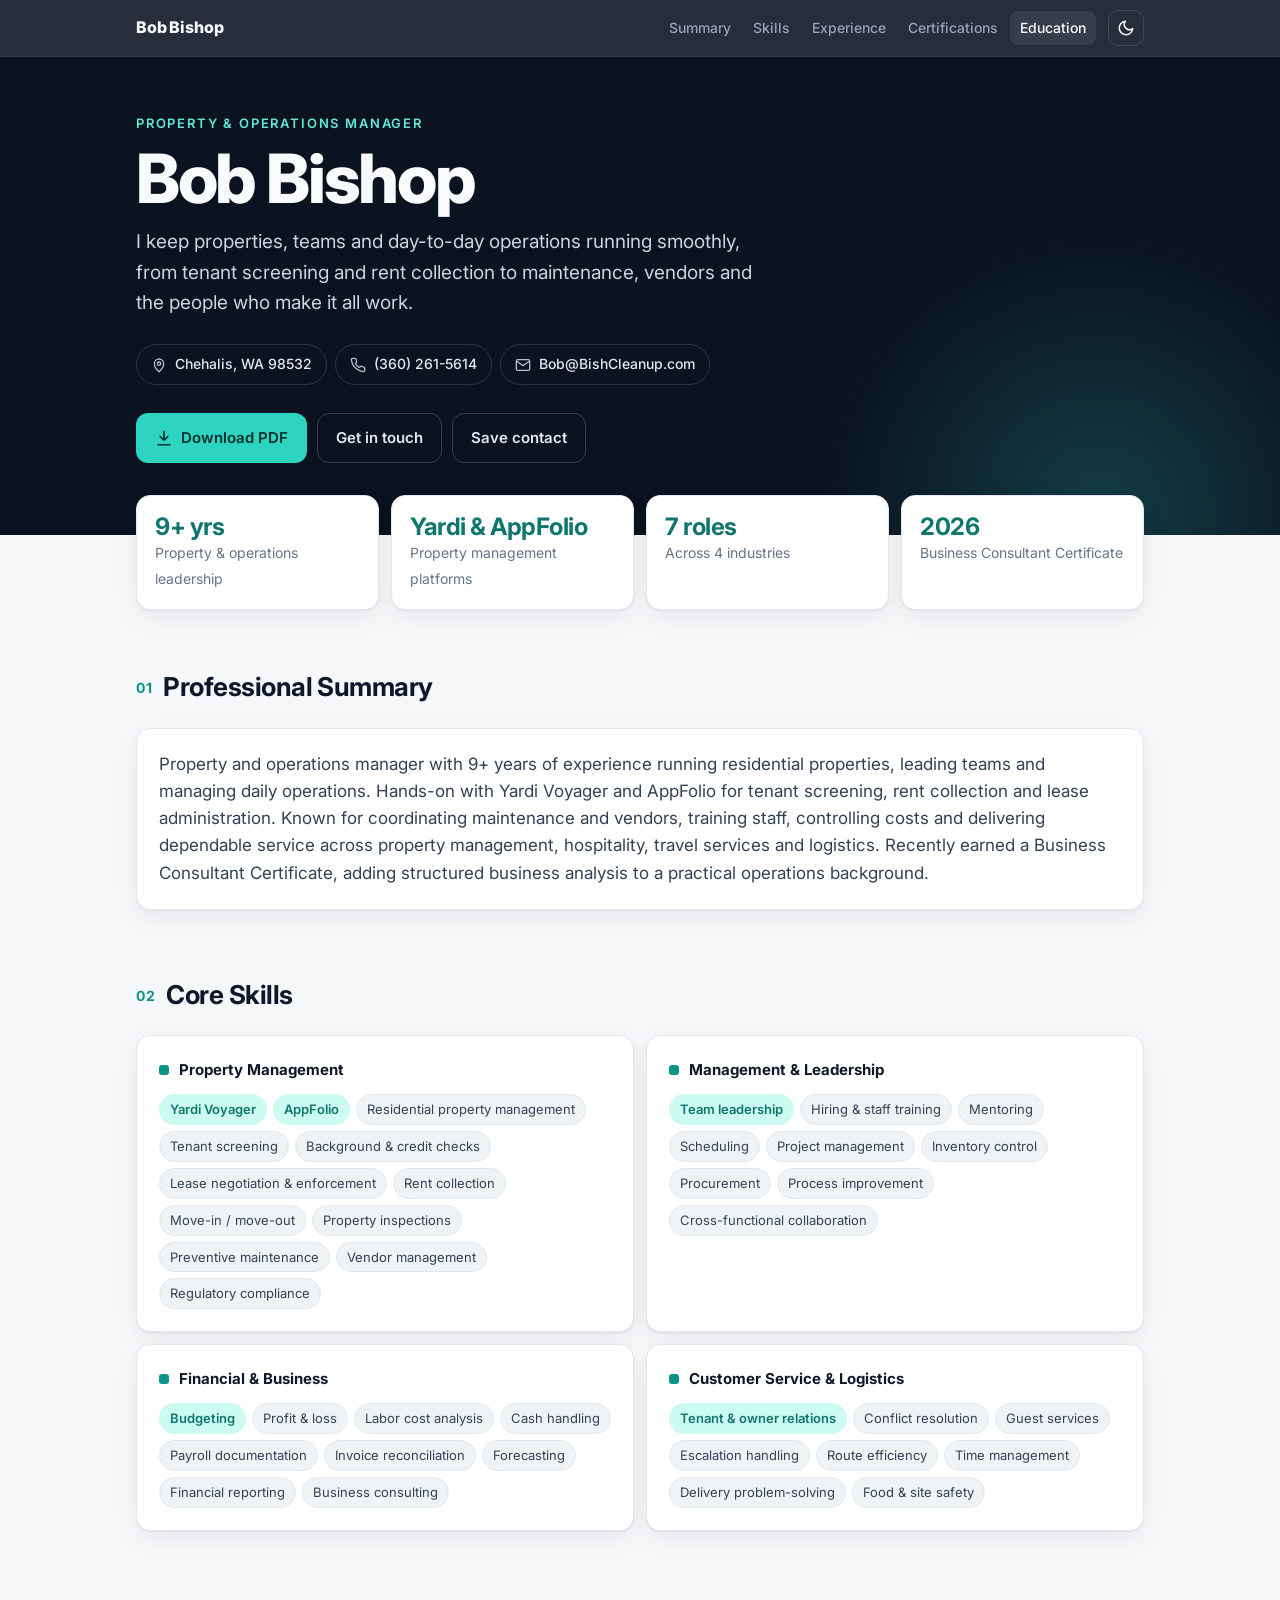
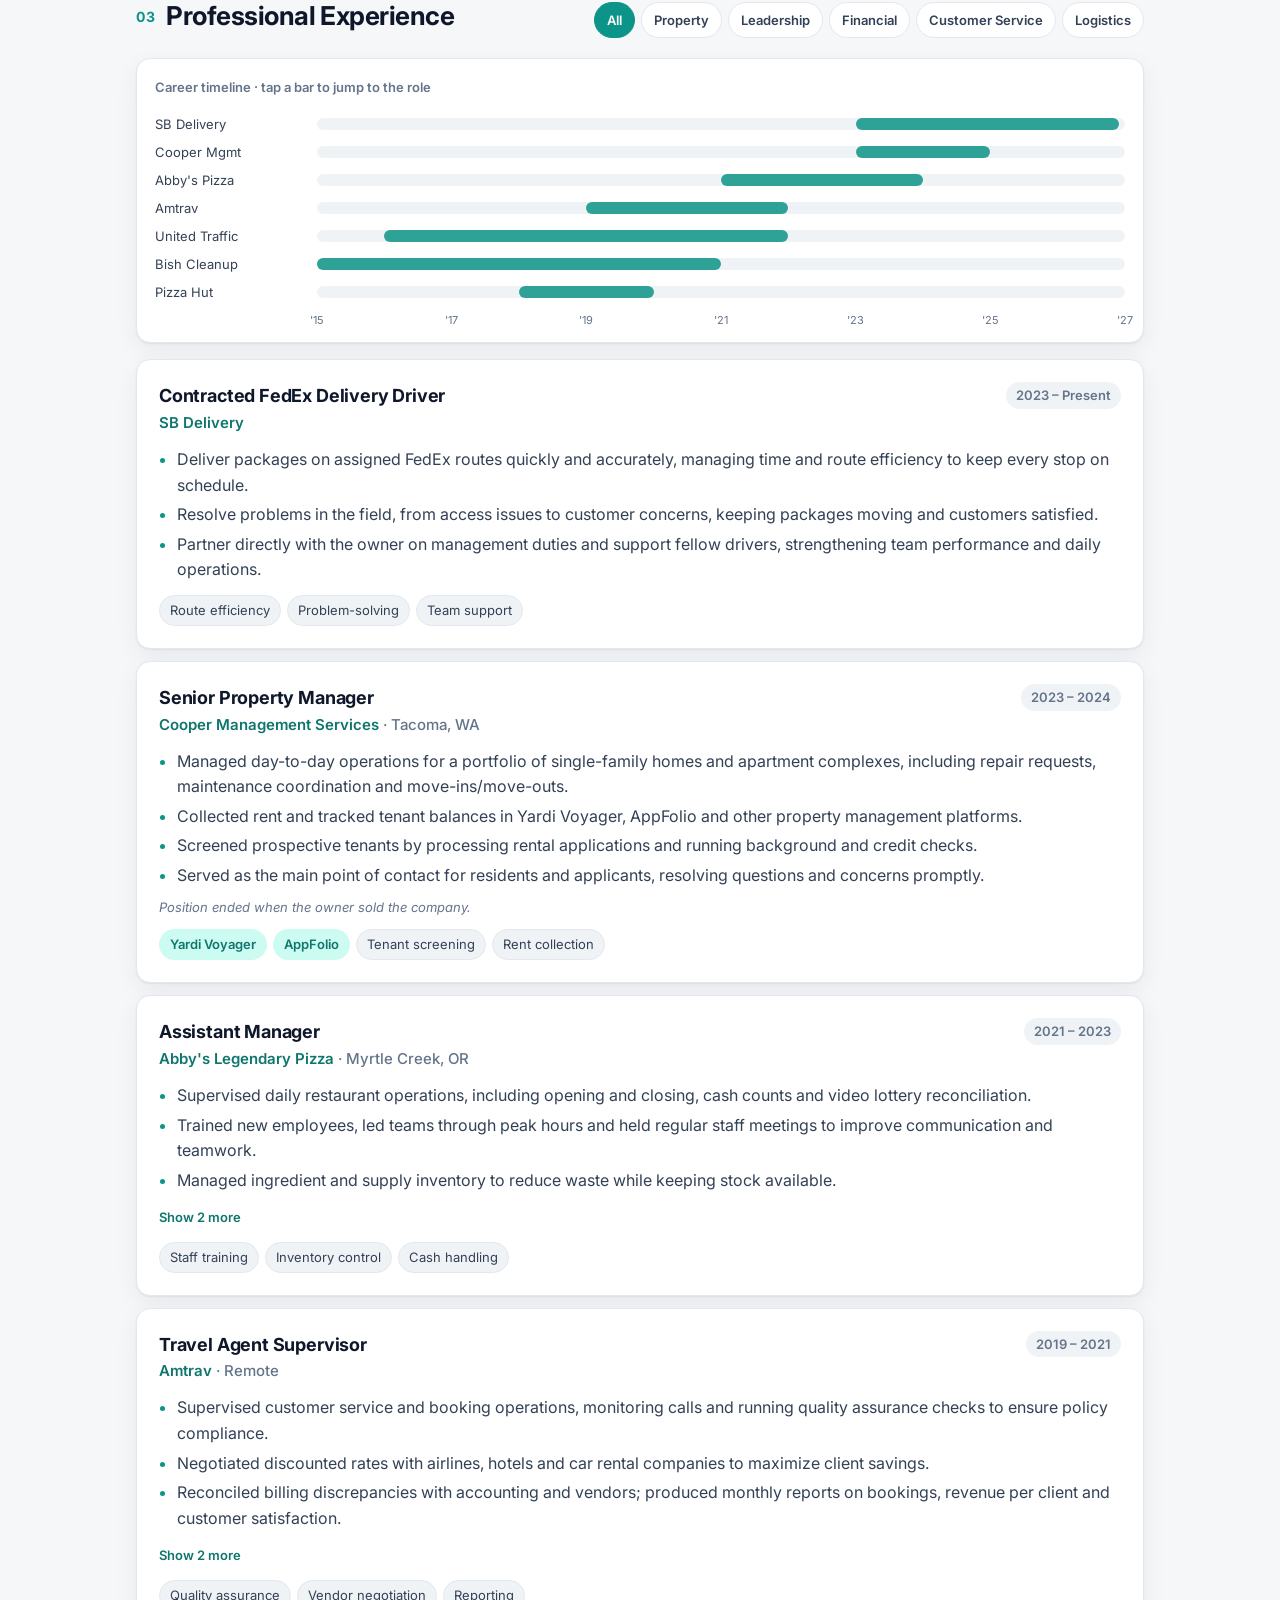
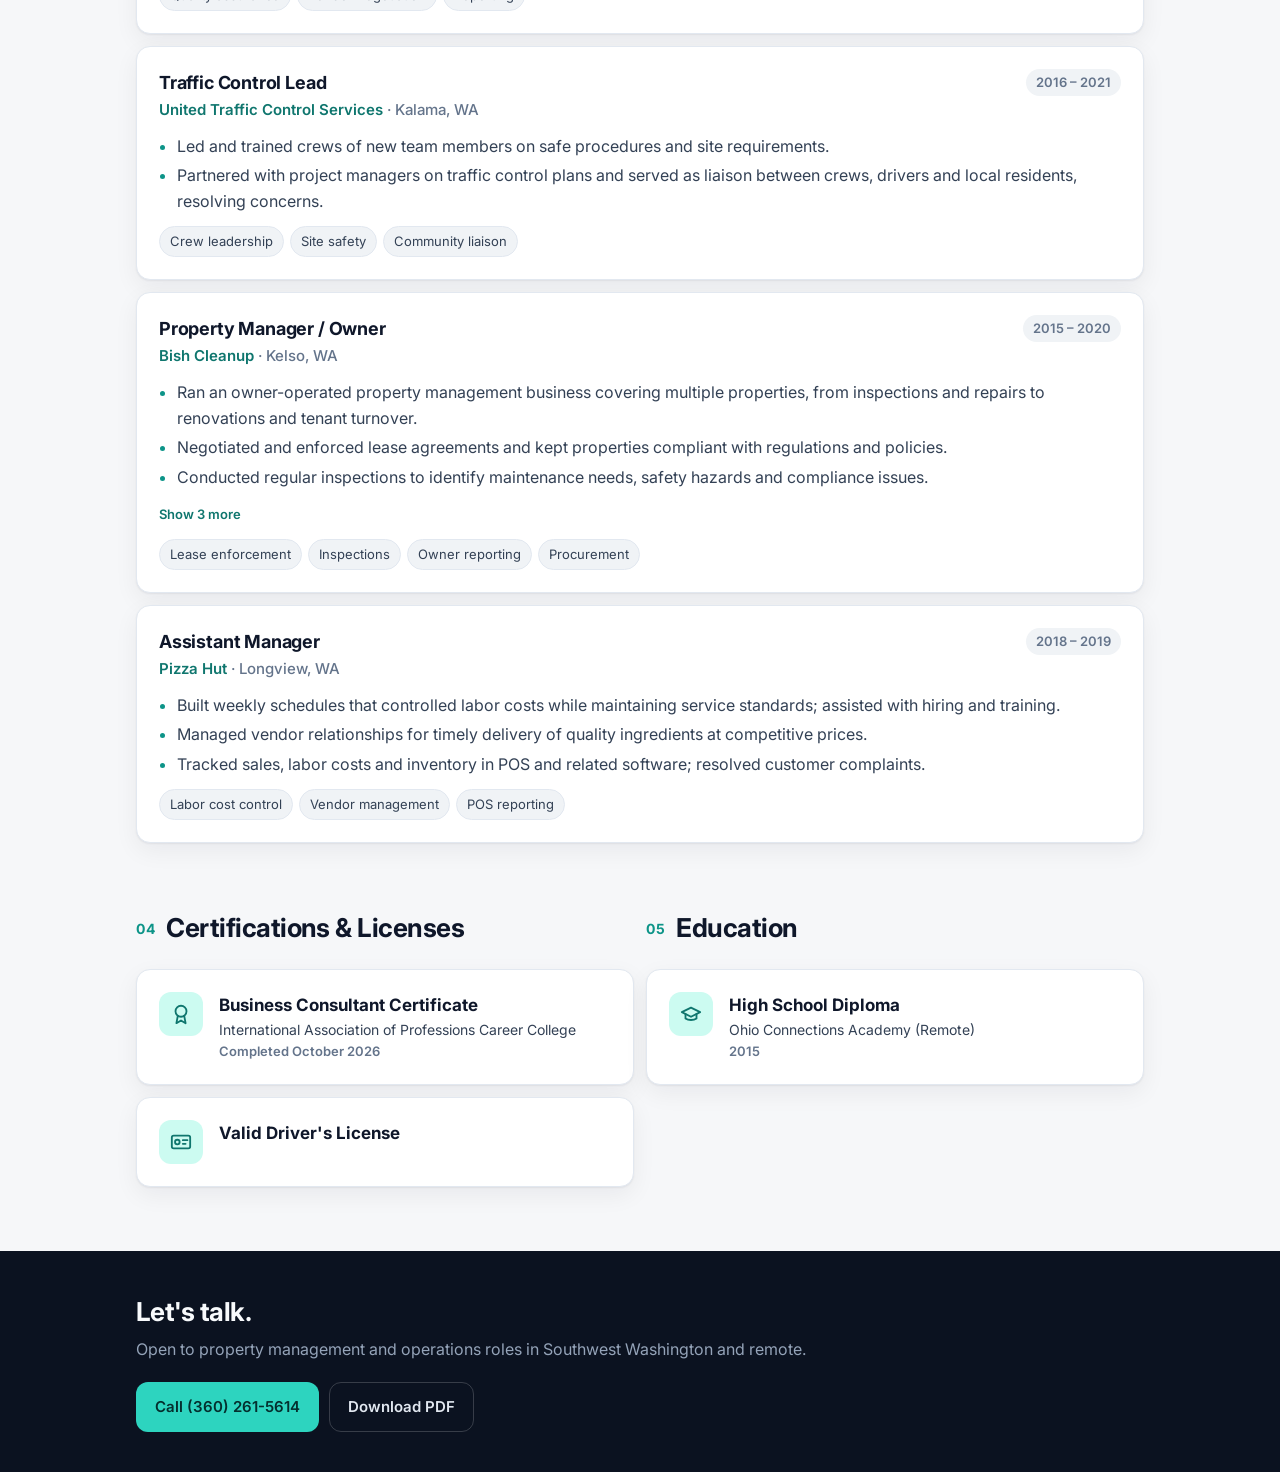
==== resume/public/index.html @ 992701ec "Add modern resume site and PDF for resume.bishcleanup.com Interactive one-page resume with career ti" ====
<!doctype html>
<html lang="en">
<head>
<meta charset="utf-8">
<meta name="viewport" content="width=device-width, initial-scale=1, viewport-fit=cover">
<title>Bob Bishop | Resume</title>
<meta name="description" content="Bob Bishop, Property & Operations Manager in Chehalis, WA. 9+ years in residential property management, team leadership and operations. Yardi Voyager, AppFolio, Business Consultant Certificate.">
<meta name="robots" content="index, follow">
<link rel="canonical" href="https://resume.bishcleanup.com/">
<meta property="og:type" content="profile">
<meta property="og:title" content="Bob Bishop | Property & Operations Manager">
<meta property="og:description" content="9+ years in residential property management, team leadership and day-to-day operations.">
<meta property="og:url" content="https://resume.bishcleanup.com/">
<meta name="theme-color" content="#0b1220">
<link rel="icon" href="data:image/svg+xml,%3Csvg xmlns='http://www.w3.org/2000/svg' viewBox='0 0 64 64'%3E%3Crect width='64' height='64' rx='14' fill='%230d9488'/%3E%3Ctext x='32' y='42' font-family='Arial' font-weight='700' font-size='28' fill='white' text-anchor='middle'%3EBB%3C/text%3E%3C/svg%3E">
<link rel="preconnect" href="https://fonts.googleapis.com">
<link rel="preconnect" href="https://fonts.gstatic.com" crossorigin>
<link href="https://fonts.googleapis.com/css2?family=Inter:wght@400;500;600;700;800&display=swap" rel="stylesheet">
<script type="application/ld+json">
{
  "@context": "https://schema.org",
  "@type": "Person",
  "name": "Bob Bishop",
  "jobTitle": "Property & Operations Manager",
  "email": "mailto:Bob@BishCleanup.com",
  "telephone": "+1-360-261-5614",
  "url": "https://resume.bishcleanup.com/",
  "address": {"@type": "PostalAddress", "addressLocality": "Chehalis", "addressRegion": "WA", "postalCode": "98532", "addressCountry": "US"},
  "knowsAbout": ["Property management", "Yardi Voyager", "AppFolio", "Tenant screening", "Team leadership", "Operations management", "Vendor management"]
}
</script>
<style>
:root {
  --bg: #f6f7f9;
  --surface: #ffffff;
  --surface-2: #f0f3f6;
  --ink: #0f172a;
  --ink-2: #334155;
  --muted: #64748b;
  --line: #e2e8f0;
  --accent: #0d9488;
  --accent-ink: #0f766e;
  --accent-soft: #ccfbf1;
  --hero-bg: #0b1220;
  --hero-ink: #f8fafc;
  --hero-muted: #94a3b8;
  --shadow: 0 1px 2px rgba(15,23,42,.06), 0 8px 24px rgba(15,23,42,.06);
  --radius: 14px;
  color-scheme: light;
}
@media (prefers-color-scheme: dark) {
  :root:not([data-theme="light"]) {
    --bg: #0a0f1a; --surface: #111827; --surface-2: #172033; --ink: #e5e7eb; --ink-2: #cbd5e1;
    --muted: #94a3b8; --line: #1f2a3d; --accent: #2dd4bf; --accent-ink: #5eead4; --accent-soft: #134e4a;
    --hero-bg: #050810; --shadow: 0 1px 2px rgba(0,0,0,.4), 0 8px 24px rgba(0,0,0,.3); color-scheme: dark;
  }
}
:root[data-theme="dark"] {
  --bg: #0a0f1a; --surface: #111827; --surface-2: #172033; --ink: #e5e7eb; --ink-2: #cbd5e1;
  --muted: #94a3b8; --line: #1f2a3d; --accent: #2dd4bf; --accent-ink: #5eead4; --accent-soft: #134e4a;
  --hero-bg: #050810; --shadow: 0 1px 2px rgba(0,0,0,.4), 0 8px 24px rgba(0,0,0,.3); color-scheme: dark;
}
* { box-sizing: border-box; }
html { scroll-behavior: smooth; }
body {
  margin: 0; background: var(--bg); color: var(--ink);
  font-family: Inter, ui-sans-serif, system-ui, -apple-system, "Segoe UI", Roboto, Arial, sans-serif;
  font-size: 16px; line-height: 1.6; -webkit-font-smoothing: antialiased;
}
a { color: inherit; }
.wrap { max-width: 1040px; margin: 0 auto; padding: 0 16px; }

/* Top bar */
.topbar {
  position: sticky; top: 0; z-index: 20; backdrop-filter: saturate(1.4) blur(10px);
  background: color-mix(in srgb, var(--hero-bg) 88%, transparent); border-bottom: 1px solid rgba(255,255,255,.06);
}
.topbar .wrap { display: flex; align-items: center; gap: 12px; height: 56px; }
.brand { font-weight: 800; color: var(--hero-ink); text-decoration: none; letter-spacing: -.01em; white-space: nowrap; }
.nav { display: flex; gap: 2px; margin-left: auto; overflow-x: auto; scrollbar-width: none; }
.nav::-webkit-scrollbar { display: none; }
.nav a { color: var(--hero-muted); text-decoration: none; font-size: 14px; font-weight: 500; padding: 6px 10px; border-radius: 8px; white-space: nowrap; }
.nav a:hover, .nav a.active { color: var(--hero-ink); background: rgba(255,255,255,.08); }
.icon-btn {
  flex: none; width: 36px; height: 36px; border-radius: 10px; border: 1px solid rgba(255,255,255,.12);
  background: transparent; color: var(--hero-ink); cursor: pointer; display: grid; place-items: center;
}
.icon-btn:hover { background: rgba(255,255,255,.08); }

/* Hero */
.hero { background: var(--hero-bg); color: var(--hero-ink); padding: 56px 0 72px; position: relative; overflow: hidden; }
.hero::after {
  content: ""; position: absolute; inset: auto -10% -60% auto; width: 620px; height: 620px; border-radius: 50%;
  background: radial-gradient(circle, rgba(45,212,191,.22), transparent 65%); pointer-events: none;
}
.eyebrow { color: #5eead4; font-weight: 600; font-size: 13px; letter-spacing: .14em; text-transform: uppercase; margin: 0 0 10px; }
.hero h1 { font-size: clamp(40px, 7vw, 68px); line-height: 1.02; letter-spacing: -.035em; margin: 0 0 14px; font-weight: 800; }
.hero .lede { color: #cbd5e1; font-size: clamp(16px, 2.2vw, 19px); max-width: 640px; margin: 0 0 26px; }
.contact { display: flex; flex-wrap: wrap; gap: 8px; margin-bottom: 28px; }
.chip-link {
  display: inline-flex; align-items: center; gap: 8px; padding: 8px 14px; border-radius: 999px;
  border: 1px solid rgba(255,255,255,.14); color: #e2e8f0; text-decoration: none; font-size: 14px; font-weight: 500;
}
a.chip-link:hover { border-color: #5eead4; color: #fff; }
.chip-link svg { width: 16px; height: 16px; opacity: .8; }
.cta { display: flex; flex-wrap: wrap; gap: 10px; position: relative; z-index: 1; }
.btn {
  display: inline-flex; align-items: center; gap: 8px; padding: 12px 18px; border-radius: 12px; font-weight: 600;
  font-size: 15px; text-decoration: none; border: 1px solid transparent; cursor: pointer; font-family: inherit;
}
.btn-primary { background: #2dd4bf; color: #042f2e; }
.btn-primary:hover { background: #5eead4; }
.btn-ghost { background: transparent; color: #e2e8f0; border-color: rgba(255,255,255,.18); }
.btn-ghost:hover { border-color: #5eead4; }
.btn svg { width: 18px; height: 18px; }

/* Stats */
.stats { display: grid; grid-template-columns: repeat(4, 1fr); gap: 12px; margin-top: -40px; position: relative; z-index: 2; }
.stat { background: var(--surface); border: 1px solid var(--line); border-radius: var(--radius); padding: 18px; box-shadow: var(--shadow); }
.stat b { display: block; font-size: 24px; line-height: 1.1; letter-spacing: -.02em; color: var(--accent-ink); }
.stat span { color: var(--muted); font-size: 14px; }

/* Sections */
section.block { padding: 56px 0 8px; scroll-margin-top: 60px; }
.section-head { display: flex; align-items: baseline; justify-content: space-between; gap: 16px; flex-wrap: wrap; margin-bottom: 20px; }
h2 { font-size: 26px; letter-spacing: -.02em; margin: 0; }
h2 .num { color: var(--accent); font-size: 14px; font-weight: 700; margin-right: 10px; letter-spacing: .08em; vertical-align: 3px; }
.card { background: var(--surface); border: 1px solid var(--line); border-radius: var(--radius); padding: 22px; box-shadow: var(--shadow); }
.summary p { margin: 0; font-size: 17px; color: var(--ink-2); }

/* Skills */
.skills { display: grid; grid-template-columns: repeat(2, 1fr); gap: 12px; }
.skill-group h3 { margin: 0 0 12px; font-size: 15px; display: flex; align-items: center; gap: 10px; }
.skill-group h3 .dot { width: 10px; height: 10px; border-radius: 3px; background: var(--accent); }
.tags { display: flex; flex-wrap: wrap; gap: 6px; }
.tag { font-size: 13px; padding: 4px 10px; border-radius: 999px; background: var(--surface-2); color: var(--ink-2); border: 1px solid var(--line); }
.tag.key { background: var(--accent-soft); color: var(--accent-ink); border-color: transparent; font-weight: 600; }

/* Filters */
.filters { display: flex; flex-wrap: wrap; gap: 6px; }
.filter {
  font: inherit; font-size: 13px; font-weight: 600; padding: 7px 12px; border-radius: 999px; cursor: pointer;
  background: var(--surface); color: var(--ink-2); border: 1px solid var(--line);
}
.filter:hover { border-color: var(--accent); }
.filter[aria-pressed="true"] { background: var(--accent); border-color: var(--accent); color: #fff; }
:root[data-theme="dark"] .filter[aria-pressed="true"] { color: #042f2e; }
@media (prefers-color-scheme: dark) { :root:not([data-theme="light"]) .filter[aria-pressed="true"] { color: #042f2e; } }

/* Timeline chart */
.gantt { margin-bottom: 16px; padding: 18px 18px 12px; }
.gantt-title { font-size: 13px; color: var(--muted); font-weight: 600; margin: 0 0 12px; }
.g-rows { position: relative; }
.g-row { display: grid; grid-template-columns: 150px 1fr; align-items: center; gap: 12px; height: 28px; cursor: pointer; }
.g-label { font-size: 13px; color: var(--ink-2); white-space: nowrap; overflow: hidden; text-overflow: ellipsis; }
.g-track { position: relative; height: 12px; background: var(--surface-2); border-radius: 999px; }
.g-bar { position: absolute; top: 0; bottom: 0; border-radius: 999px; background: var(--accent); opacity: .85; transition: opacity .2s, transform .2s; }
.g-row:hover .g-bar, .g-row.hot .g-bar { opacity: 1; transform: scaleY(1.35); }
.g-row.dim .g-bar { opacity: .18; }
.g-row.dim .g-label { opacity: .45; }
.g-axis { display: grid; grid-template-columns: 150px 1fr; gap: 12px; margin-top: 6px; }
.g-ticks { position: relative; height: 18px; font-size: 11px; color: var(--muted); }
.g-ticks span { position: absolute; transform: translateX(-50%); }

/* Jobs */
.jobs { display: grid; gap: 12px; }
.job { transition: opacity .25s, border-color .25s; scroll-margin-top: 80px; }
.job.dim { opacity: .35; }
.job.hot { border-color: var(--accent); }
.job-head { display: flex; justify-content: space-between; gap: 6px 16px; flex-wrap: wrap; }
.job h3 { margin: 0; font-size: 18px; letter-spacing: -.01em; }
.job .org { color: var(--accent-ink); font-weight: 600; font-size: 15px; }
.job .where { color: var(--muted); font-weight: 500; }
.job .dates { font-size: 13px; font-weight: 600; color: var(--muted); background: var(--surface-2); border-radius: 999px; padding: 3px 10px; height: fit-content; white-space: nowrap; }
.job ul { margin: 12px 0 0; padding-left: 18px; color: var(--ink-2); }
.job li { margin: 4px 0; }
.job li::marker { color: var(--accent); }
.job .note { margin: 8px 0 0; font-size: 13px; color: var(--muted); font-style: italic; }
.job .more { display: none; }
.job.open .more { display: list-item; }
.toggle {
  margin-top: 10px; font: inherit; font-size: 13px; font-weight: 600; color: var(--accent-ink);
  background: none; border: 0; padding: 0; cursor: pointer;
}
.job .tags { margin-top: 12px; }

/* Credentials */
.two { display: grid; grid-template-columns: 1fr 1fr; gap: 12px; }
.cred { display: flex; gap: 16px; align-items: flex-start; }
.cred-icon { flex: none; width: 44px; height: 44px; border-radius: 12px; background: var(--accent-soft); color: var(--accent-ink); display: grid; place-items: center; }
.cred-icon svg { width: 22px; height: 22px; }
.cred h3 { margin: 0; font-size: 17px; }
.cred .org { color: var(--ink-2); font-size: 14px; }
.cred .dates { color: var(--muted); font-size: 13px; font-weight: 600; }
.badge { display: inline-block; margin-top: 6px; font-size: 12px; font-weight: 700; color: var(--accent-ink); background: var(--accent-soft); border-radius: 6px; padding: 2px 8px; }
.stack { display: grid; gap: 12px; }

/* Footer */
.footer-cta { margin: 56px 0 0; padding: 40px 0; background: var(--hero-bg); color: var(--hero-ink); }
.footer-cta .wrap { display: flex; justify-content: space-between; align-items: center; gap: 20px; flex-wrap: wrap; }
.footer-cta h2 { color: var(--hero-ink); }
.footer-cta p { margin: 4px 0 0; color: var(--hero-muted); }

.print-only { display: none; }

@media (max-width: 760px) {
  .stats { grid-template-columns: repeat(2, 1fr); }
  .skills, .two { grid-template-columns: 1fr; }
  .g-row, .g-axis { grid-template-columns: 96px 1fr; }
  .hero { padding: 40px 0 64px; }
  .nav a { padding: 6px 8px; }
}
@media (max-width: 520px) { .nav { display: none; } .topbar .wrap { justify-content: space-between; } }
@media (prefers-reduced-motion: reduce) { html { scroll-behavior: auto; } * { transition: none !important; } }

/* ---------- Print / PDF ---------- */
@page { size: Letter; margin: 0.45in 0.55in; }
@media print {
  :root, :root[data-theme="dark"] {
    --bg: #fff; --surface: #fff; --surface-2: #f1f5f9; --ink: #0f172a; --ink-2: #1e293b; --muted: #475569;
    --line: #e2e8f0; --accent: #0d9488; --accent-ink: #0f766e; --accent-soft: #e6f7f5; --shadow: none;
  }
  body { font-size: 10pt; line-height: 1.34; background: #fff; -webkit-print-color-adjust: exact; print-color-adjust: exact; }
  .no-print, .topbar, .stats, .gantt, .filters, .toggle, .footer-cta, .hero .cta, .job .tags { display: none !important; }
  .print-only { display: inline-flex !important; }
  .wrap { max-width: none; padding: 0; }
  .hero { background: none; color: var(--ink); padding: 0 0 8pt; border-bottom: 2pt solid var(--accent); }
  .hero::after { display: none; }
  .eyebrow { color: var(--accent-ink); font-size: 9pt; margin: 0 0 2pt; }
  .hero h1 { font-size: 26pt; margin: 0 0 4pt; letter-spacing: -.02em; }
  .hero .lede { display: none; }
  .contact { margin: 0; gap: 0 14pt; }
  .chip-link { padding: 0; border: 0; color: var(--ink-2); font-size: 9.5pt; text-decoration: none; }
  .chip-link svg { width: 10pt; height: 10pt; color: var(--accent); opacity: 1; }
  section.block { padding: 10pt 0 0; }
  .section-head { margin-bottom: 5pt; }
  h2 { font-size: 11pt; text-transform: uppercase; letter-spacing: .1em; color: var(--accent-ink); border-bottom: 1px solid var(--line); padding-bottom: 2pt; width: 100%; }
  h2 .num { display: none; }
  .card { border: 0; padding: 0; border-radius: 0; box-shadow: none; }
  .summary p { font-size: 10pt; }
  .skill-group h3 { font-size: 9.5pt; margin: 0 0 3pt; }
  .skill-group h3 .dot { width: 6pt; height: 6pt; border-radius: 2pt; }
  .skills { grid-template-columns: 1fr; gap: 2pt; }
  .skill-group { display: flex; gap: 6pt; }
  .skill-group h3 { flex: none; width: 1.75in; margin: 0; }
  .skill-group h3 .dot { display: none; }
  .skill-group .tags { display: block; font-size: 9.5pt; color: var(--ink-2); }
  .skill-group .tag { display: inline; padding: 0; border: 0; background: none; font-size: 9.5pt; color: var(--ink-2); font-weight: 400; }
  .skill-group .tag.key { font-weight: 600; color: var(--ink); }
  .skill-group .tag + .tag::before { content: " \00b7  "; color: var(--accent); font-weight: 700; }
  .jobs { gap: 8pt; }
  .job { opacity: 1 !important; break-inside: avoid; }
  .job h3 { font-size: 10.5pt; }
  .job .org { font-size: 9.5pt; }
  .job .dates { font-size: 9pt; padding: 0; background: none; color: var(--ink-2); }
  .job ul { margin: 3pt 0 0; padding-left: 13pt; }
  .job li { margin: 1pt 0; }
  .job .more { display: list-item !important; }
  .job .note { font-size: 8.5pt; margin: 2pt 0 0; }
  .two { gap: 8pt 18pt; }
  .stack { gap: 6pt; }
  .cred { gap: 8pt; break-inside: avoid; }
  .cred-icon { width: 22pt; height: 22pt; border-radius: 6pt; }
  .cred-icon svg { width: 12pt; height: 12pt; }
  .cred h3 { font-size: 10pt; }
  .cred .org, .cred .dates { font-size: 9pt; }
  .badge { font-size: 8pt; margin-top: 2pt; }
  a { text-decoration: none; }
}
</style>
<script>
(function(){ try { var t = localStorage.getItem('theme'); if (t) document.documentElement.setAttribute('data-theme', t); } catch(e){} })();
</script>
</head>
<body>

<header class="topbar no-print">
  <div class="wrap">
    <a class="brand" href="#top">Bob Bishop</a>
    <nav class="nav" aria-label="Sections">
      <a href="#summary">Summary</a>
      <a href="#skills">Skills</a>
      <a href="#experience">Experience</a>
      <a href="#certifications">Certifications</a>
      <a href="#education">Education</a>
    </nav>
    <button class="icon-btn" id="themeBtn" type="button" aria-label="Toggle dark mode" title="Toggle dark mode">
      <svg width="18" height="18" viewBox="0 0 24 24" fill="none" stroke="currentColor" stroke-width="2" stroke-linecap="round" stroke-linejoin="round" aria-hidden="true"><path d="M21 12.8A9 9 0 1 1 11.2 3a7 7 0 0 0 9.8 9.8z"/></svg>
    </button>
  </div>
</header>

<main id="top">
  <div class="hero">
    <div class="wrap">
      <p class="eyebrow">Property &amp; Operations Manager</p>
      <h1>Bob Bishop</h1>
      <p class="lede">I keep properties, teams and day-to-day operations running smoothly, from tenant screening and rent collection to maintenance, vendors and the people who make it all work.</p>
      <div class="contact">
        <span class="chip-link"><svg viewBox="0 0 24 24" fill="none" stroke="currentColor" stroke-width="2" aria-hidden="true"><path d="M12 22s7-6.3 7-12a7 7 0 1 0-14 0c0 5.7 7 12 7 12z"/><circle cx="12" cy="10" r="2.5"/></svg>Chehalis, WA 98532</span>
        <a class="chip-link" href="tel:+13602615614"><svg viewBox="0 0 24 24" fill="none" stroke="currentColor" stroke-width="2" aria-hidden="true"><path d="M22 16.9v3a2 2 0 0 1-2.2 2 19.8 19.8 0 0 1-8.6-3.1 19.5 19.5 0 0 1-6-6A19.8 19.8 0 0 1 2.1 4.2 2 2 0 0 1 4.1 2h3a2 2 0 0 1 2 1.7c.1.9.4 1.8.7 2.7a2 2 0 0 1-.5 2.1L8 9.8a16 16 0 0 0 6 6l1.3-1.3a2 2 0 0 1 2.1-.4c.9.3 1.8.6 2.7.7a2 2 0 0 1 1.7 2z"/></svg>(360) 261-5614</a>
        <a class="chip-link" href="mailto:Bob@BishCleanup.com"><svg viewBox="0 0 24 24" fill="none" stroke="currentColor" stroke-width="2" aria-hidden="true"><rect x="2" y="4" width="20" height="16" rx="2"/><path d="m22 6-10 7L2 6"/></svg>Bob@BishCleanup.com</a>
        <a class="chip-link print-only" href="https://resume.bishcleanup.com/"><svg viewBox="0 0 24 24" fill="none" stroke="currentColor" stroke-width="2" aria-hidden="true"><circle cx="12" cy="12" r="10"/><path d="M2 12h20M12 2a15 15 0 0 1 0 20M12 2a15 15 0 0 0 0 20"/></svg>resume.bishcleanup.com</a>
      </div>
      <div class="cta">
        <a class="btn btn-primary" href="Bob_Bishop_Resume.pdf" download>
          <svg viewBox="0 0 24 24" fill="none" stroke="currentColor" stroke-width="2.2" stroke-linecap="round" stroke-linejoin="round" aria-hidden="true"><path d="M12 3v12m0 0-5-5m5 5 5-5M4 21h16"/></svg>Download PDF
        </a>
        <a class="btn btn-ghost" href="mailto:Bob@BishCleanup.com?subject=Opportunity%20for%20Bob%20Bishop">Get in touch</a>
        <a class="btn btn-ghost" href="bob-bishop.vcf" download>Save contact</a>
      </div>
    </div>
  </div>

  <div class="wrap">
    <div class="stats no-print" aria-label="Highlights">
      <div class="stat"><b>9+ yrs</b><span>Property &amp; operations leadership</span></div>
      <div class="stat"><b>Yardi &amp; AppFolio</b><span>Property management platforms</span></div>
      <div class="stat"><b>7 roles</b><span>Across 4 industries</span></div>
      <div class="stat"><b>2026</b><span>Business Consultant Certificate</span></div>
    </div>

    <section class="block" id="summary">
      <div class="section-head"><h2><span class="num">01</span>Professional Summary</h2></div>
      <div class="card summary">
        <p>Property and operations manager with 9+ years of experience running residential properties, leading teams and managing daily operations. Hands-on with Yardi Voyager and AppFolio for tenant screening, rent collection and lease administration. Known for coordinating maintenance and vendors, training staff, controlling costs and delivering dependable service across property management, hospitality, travel services and logistics. Recently earned a Business Consultant Certificate, adding structured business analysis to a practical operations background.</p>
      </div>
    </section>

    <section class="block" id="skills">
      <div class="section-head"><h2><span class="num">02</span>Core Skills</h2></div>
      <div class="skills">
        <div class="card skill-group">
          <h3><span class="dot" aria-hidden="true"></span>Property Management</h3>
          <div class="tags">
            <span class="tag key">Yardi Voyager</span><span class="tag key">AppFolio</span><span class="tag">Residential property management</span><span class="tag">Tenant screening</span><span class="tag">Background &amp; credit checks</span><span class="tag">Lease negotiation &amp; enforcement</span><span class="tag">Rent collection</span><span class="tag">Move-in / move-out</span><span class="tag">Property inspections</span><span class="tag">Preventive maintenance</span><span class="tag">Vendor management</span><span class="tag">Regulatory compliance</span>
          </div>
        </div>
        <div class="card skill-group">
          <h3><span class="dot" aria-hidden="true"></span>Management &amp; Leadership</h3>
          <div class="tags">
            <span class="tag key">Team leadership</span><span class="tag">Hiring &amp; staff training</span><span class="tag">Mentoring</span><span class="tag">Scheduling</span><span class="tag">Project management</span><span class="tag">Inventory control</span><span class="tag">Procurement</span><span class="tag">Process improvement</span><span class="tag">Cross-functional collaboration</span>
          </div>
        </div>
        <div class="card skill-group">
          <h3><span class="dot" aria-hidden="true"></span>Financial &amp; Business</h3>
          <div class="tags">
            <span class="tag key">Budgeting</span><span class="tag">Profit &amp; loss</span><span class="tag">Labor cost analysis</span><span class="tag">Cash handling</span><span class="tag">Payroll documentation</span><span class="tag">Invoice reconciliation</span><span class="tag">Forecasting</span><span class="tag">Financial reporting</span><span class="tag">Business consulting</span>
          </div>
        </div>
        <div class="card skill-group">
          <h3><span class="dot" aria-hidden="true"></span>Customer Service &amp; Logistics</h3>
          <div class="tags">
            <span class="tag key">Tenant &amp; owner relations</span><span class="tag">Conflict resolution</span><span class="tag">Guest services</span><span class="tag">Escalation handling</span><span class="tag">Route efficiency</span><span class="tag">Time management</span><span class="tag">Delivery problem-solving</span><span class="tag">Food &amp; site safety</span>
          </div>
        </div>
      </div>
    </section>

    <section class="block" id="experience">
      <div class="section-head">
        <h2><span class="num">03</span>Professional Experience</h2>
        <div class="filters" role="group" aria-label="Filter experience">
          <button class="filter" type="button" data-filter="all" aria-pressed="true">All</button>
          <button class="filter" type="button" data-filter="property" aria-pressed="false">Property</button>
          <button class="filter" type="button" data-filter="leadership" aria-pressed="false">Leadership</button>
          <button class="filter" type="button" data-filter="finance" aria-pressed="false">Financial</button>
          <button class="filter" type="button" data-filter="service" aria-pressed="false">Customer Service</button>
          <button class="filter" type="button" data-filter="logistics" aria-pressed="false">Logistics</button>
        </div>
      </div>

      <div class="card gantt no-print" aria-hidden="true">
        <p class="gantt-title">Career timeline · tap a bar to jump to the role</p>
        <div class="g-rows" id="gRows"></div>
        <div class="g-axis"><span></span><div class="g-ticks" id="gTicks"></div></div>
      </div>

      <div class="jobs">
        <article class="card job" id="job-sb" data-start="2023" data-end="present" data-short="SB Delivery" data-cats="logistics service leadership">
          <div class="job-head">
            <div><h3>Contracted FedEx Delivery Driver</h3><div class="org">SB Delivery</div></div>
            <span class="dates">2023 – Present</span>
          </div>
          <ul>
            <li>Deliver packages on assigned FedEx routes quickly and accurately, managing time and route efficiency to keep every stop on schedule.</li>
            <li>Resolve problems in the field, from access issues to customer concerns, keeping packages moving and customers satisfied.</li>
            <li>Partner directly with the owner on management duties and support fellow drivers, strengthening team performance and daily operations.</li>
          </ul>
          <div class="tags"><span class="tag">Route efficiency</span><span class="tag">Problem-solving</span><span class="tag">Team support</span></div>
        </article>

        <article class="card job" id="job-cooper" data-start="2023" data-end="2024" data-short="Cooper Mgmt" data-cats="property service finance">
          <div class="job-head">
            <div><h3>Senior Property Manager</h3><div class="org">Cooper Management Services <span class="where">· Tacoma, WA</span></div></div>
            <span class="dates">2023 – 2024</span>
          </div>
          <ul>
            <li>Managed day-to-day operations for a portfolio of single-family homes and apartment complexes, including repair requests, maintenance coordination and move-ins/move-outs.</li>
            <li>Collected rent and tracked tenant balances in Yardi Voyager, AppFolio and other property management platforms.</li>
            <li>Screened prospective tenants by processing rental applications and running background and credit checks.</li>
            <li>Served as the main point of contact for residents and applicants, resolving questions and concerns promptly.</li>
          </ul>
          <p class="note">Position ended when the owner sold the company.</p>
          <div class="tags"><span class="tag key">Yardi Voyager</span><span class="tag key">AppFolio</span><span class="tag">Tenant screening</span><span class="tag">Rent collection</span></div>
        </article>

        <article class="card job" id="job-abbys" data-start="2021" data-end="2023" data-short="Abby's Pizza" data-cats="leadership finance service">
          <div class="job-head">
            <div><h3>Assistant Manager</h3><div class="org">Abby's Legendary Pizza <span class="where">· Myrtle Creek, OR</span></div></div>
            <span class="dates">2021 – 2023</span>
          </div>
          <ul>
            <li>Supervised daily restaurant operations, including opening and closing, cash counts and video lottery reconciliation.</li>
            <li>Trained new employees, led teams through peak hours and held regular staff meetings to improve communication and teamwork.</li>
            <li>Managed ingredient and supply inventory to reduce waste while keeping stock available.</li>
            <li class="more">Maintained accurate daily sales reports, cash handling records and payroll documentation.</li>
            <li class="more">Enforced food safety standards and resolved customer complaints to ensure satisfaction.</li>
          </ul>
          <button class="toggle" type="button" aria-expanded="false">Show 2 more</button>
          <div class="tags"><span class="tag">Staff training</span><span class="tag">Inventory control</span><span class="tag">Cash handling</span></div>
        </article>

        <article class="card job" id="job-amtrav" data-start="2019" data-end="2021" data-short="Amtrav" data-cats="leadership service finance">
          <div class="job-head">
            <div><h3>Travel Agent Supervisor</h3><div class="org">Amtrav <span class="where">· Remote</span></div></div>
            <span class="dates">2019 – 2021</span>
          </div>
          <ul>
            <li>Supervised customer service and booking operations, monitoring calls and running quality assurance checks to ensure policy compliance.</li>
            <li>Negotiated discounted rates with airlines, hotels and car rental companies to maximize client savings.</li>
            <li>Reconciled billing discrepancies with accounting and vendors; produced monthly reports on bookings, revenue per client and customer satisfaction.</li>
            <li class="more">Analyzed customer survey data to identify trends and improvement areas; built schedules to cover peak hours while limiting overtime.</li>
            <li class="more">Resolved escalated customer issues and partnered with IT on system issues affecting service operations.</li>
          </ul>
          <button class="toggle" type="button" aria-expanded="false">Show 2 more</button>
          <div class="tags"><span class="tag">Quality assurance</span><span class="tag">Vendor negotiation</span><span class="tag">Reporting</span></div>
        </article>

        <article class="card job" id="job-utc" data-start="2016" data-end="2021" data-short="United Traffic" data-cats="leadership logistics service">
          <div class="job-head">
            <div><h3>Traffic Control Lead</h3><div class="org">United Traffic Control Services <span class="where">· Kalama, WA</span></div></div>
            <span class="dates">2016 – 2021</span>
          </div>
          <ul>
            <li>Led and trained crews of new team members on safe procedures and site requirements.</li>
            <li>Partnered with project managers on traffic control plans and served as liaison between crews, drivers and local residents, resolving concerns.</li>
          </ul>
          <div class="tags"><span class="tag">Crew leadership</span><span class="tag">Site safety</span><span class="tag">Community liaison</span></div>
        </article>

        <article class="card job" id="job-bish" data-start="2015" data-end="2020" data-short="Bish Cleanup" data-cats="property finance leadership service">
          <div class="job-head">
            <div><h3>Property Manager / Owner</h3><div class="org">Bish Cleanup <span class="where">· Kelso, WA</span></div></div>
            <span class="dates">2015 – 2020</span>
          </div>
          <ul>
            <li>Ran an owner-operated property management business covering multiple properties, from inspections and repairs to renovations and tenant turnover.</li>
            <li>Negotiated and enforced lease agreements and kept properties compliant with regulations and policies.</li>
            <li>Conducted regular inspections to identify maintenance needs, safety hazards and compliance issues.</li>
            <li class="more">Gave property owners regular updates on performance and financial results.</li>
            <li class="more">Prepared vacant units for new tenants with cleaning, paint touch-ups and minor repairs; oversaw landscaping, tree work and irrigation maintenance.</li>
            <li class="more">Managed purchasing of tools, equipment and supplies to keep costs down without sacrificing quality.</li>
          </ul>
          <button class="toggle" type="button" aria-expanded="false">Show 3 more</button>
          <div class="tags"><span class="tag">Lease enforcement</span><span class="tag">Inspections</span><span class="tag">Owner reporting</span><span class="tag">Procurement</span></div>
        </article>

        <article class="card job" id="job-ph" data-start="2018" data-end="2019" data-short="Pizza Hut" data-cats="leadership finance service">
          <div class="job-head">
            <div><h3>Assistant Manager</h3><div class="org">Pizza Hut <span class="where">· Longview, WA</span></div></div>
            <span class="dates">2018 – 2019</span>
          </div>
          <ul>
            <li>Built weekly schedules that controlled labor costs while maintaining service standards; assisted with hiring and training.</li>
            <li>Managed vendor relationships for timely delivery of quality ingredients at competitive prices.</li>
            <li>Tracked sales, labor costs and inventory in POS and related software; resolved customer complaints.</li>
          </ul>
          <div class="tags"><span class="tag">Labor cost control</span><span class="tag">Vendor management</span><span class="tag">POS reporting</span></div>
        </article>
      </div>
    </section>

    <div class="two">
      <section class="block" id="certifications">
        <div class="section-head"><h2><span class="num">04</span>Certifications &amp; Licenses</h2></div>
        <div class="stack">
          <div class="card cred">
            <div class="cred-icon" aria-hidden="true"><svg viewBox="0 0 24 24" fill="none" stroke="currentColor" stroke-width="2" stroke-linecap="round" stroke-linejoin="round"><circle cx="12" cy="9" r="6"/><path d="M8.5 14 7 22l5-3 5 3-1.5-8"/></svg></div>
            <div>
              <h3>Business Consultant Certificate</h3>
              <div class="org">International Association of Professions Career College</div>
              <div class="dates">Completed October 2026</div>
            </div>
          </div>
          <div class="card cred">
            <div class="cred-icon" aria-hidden="true"><svg viewBox="0 0 24 24" fill="none" stroke="currentColor" stroke-width="2" stroke-linecap="round" stroke-linejoin="round"><rect x="2" y="5" width="20" height="14" rx="2"/><circle cx="8" cy="12" r="2.5"/><path d="M14 10h5M14 14h3"/></svg></div>
            <div>
              <h3>Valid Driver's License</h3>
            </div>
          </div>
        </div>
      </section>

      <section class="block" id="education">
        <div class="section-head"><h2><span class="num">05</span>Education</h2></div>
        <div class="stack">
          <div class="card cred">
            <div class="cred-icon" aria-hidden="true"><svg viewBox="0 0 24 24" fill="none" stroke="currentColor" stroke-width="2" stroke-linecap="round" stroke-linejoin="round"><path d="M22 10 12 5 2 10l10 5 10-5z"/><path d="M6 12v5c3 2 9 2 12 0v-5"/></svg></div>
            <div>
              <h3>High School Diploma</h3>
              <div class="org">Ohio Connections Academy (Remote)</div>
              <div class="dates">2015</div>
            </div>
          </div>
        </div>
      </section>
    </div>
  </div>

  <div class="footer-cta no-print">
    <div class="wrap">
      <div>
        <h2>Let's talk.</h2>
        <p>Open to property management and operations roles in Southwest Washington and remote.</p>
      </div>
      <div class="cta" style="display:flex;gap:10px;flex-wrap:wrap">
        <a class="btn btn-primary" href="tel:+13602615614">Call (360) 261-5614</a>
        <a class="btn btn-ghost" href="Bob_Bishop_Resume.pdf" download>Download PDF</a>
      </div>
    </div>
  </div>
</main>

<script>
(function () {
  var root = document.documentElement;

  // Theme toggle
  document.getElementById('themeBtn').addEventListener('click', function () {
    var cur = root.getAttribute('data-theme') ||
      (window.matchMedia('(prefers-color-scheme: dark)').matches ? 'dark' : 'light');
    var next = cur === 'dark' ? 'light' : 'dark';
    root.setAttribute('data-theme', next);
    try { localStorage.setItem('theme', next); } catch (e) {}
  });

  // Show more / less
  document.querySelectorAll('.job .toggle').forEach(function (btn) {
    var label = btn.textContent;
    btn.addEventListener('click', function () {
      var job = btn.closest('.job');
      var open = job.classList.toggle('open');
      btn.setAttribute('aria-expanded', open);
      btn.textContent = open ? 'Show less' : label;
    });
  });

  // Career timeline
  var jobs = Array.prototype.slice.call(document.querySelectorAll('.job'));
  var MIN = 2015, MAX = 2027;
  var now = new Date(); var nowYear = now.getFullYear() + now.getMonth() / 12;
  var rows = document.getElementById('gRows'), ticks = document.getElementById('gTicks');
  function pct(y) { return ((y - MIN) / (MAX - MIN)) * 100; }
  jobs.forEach(function (job) {
    var s = +job.dataset.start;
    var e = job.dataset.end === 'present' ? Math.min(nowYear, MAX) : +job.dataset.end + 1;
    var row = document.createElement('div');
    row.className = 'g-row'; row.dataset.target = job.id;
    row.innerHTML = '<span class="g-label"></span><div class="g-track"><div class="g-bar"></div></div>';
    row.querySelector('.g-label').textContent = job.dataset.short;
    var bar = row.querySelector('.g-bar');
    bar.style.left = pct(s) + '%'; bar.style.width = (pct(e) - pct(s)) + '%';
    row.addEventListener('mouseenter', function () { job.classList.add('hot'); });
    row.addEventListener('mouseleave', function () { job.classList.remove('hot'); });
    row.addEventListener('click', function () {
      job.scrollIntoView({ block: 'center' });
      job.classList.add('hot'); setTimeout(function () { job.classList.remove('hot'); }, 1400);
    });
    job.addEventListener('mouseenter', function () { row.classList.add('hot'); });
    job.addEventListener('mouseleave', function () { row.classList.remove('hot'); });
    rows.appendChild(row);
  });
  for (var y = MIN; y <= MAX; y += 2) {
    var t = document.createElement('span');
    t.style.left = pct(y) + '%'; t.textContent = "'" + String(y).slice(2);
    ticks.appendChild(t);
  }

  // Filters
  var filters = document.querySelectorAll('.filter');
  filters.forEach(function (f) {
    f.addEventListener('click', function () {
      var key = f.dataset.filter;
      filters.forEach(function (o) { o.setAttribute('aria-pressed', o === f); });
      jobs.forEach(function (job) {
        var match = key === 'all' || job.dataset.cats.split(' ').indexOf(key) > -1;
        job.classList.toggle('dim', !match);
        var row = rows.querySelector('[data-target="' + job.id + '"]');
        if (row) row.classList.toggle('dim', !match);
      });
    });
  });

  // Active nav link
  var links = document.querySelectorAll('.nav a');
  if ('IntersectionObserver' in window) {
    var io = new IntersectionObserver(function (entries) {
      entries.forEach(function (en) {
        if (en.isIntersecting) links.forEach(function (l) { l.classList.toggle('active', l.getAttribute('href') === '#' + en.target.id); });
      });
    }, { rootMargin: '-45% 0px -50% 0px' });
    document.querySelectorAll('section.block').forEach(function (s) { io.observe(s); });
  }
})();
</script>
</body>
</html>
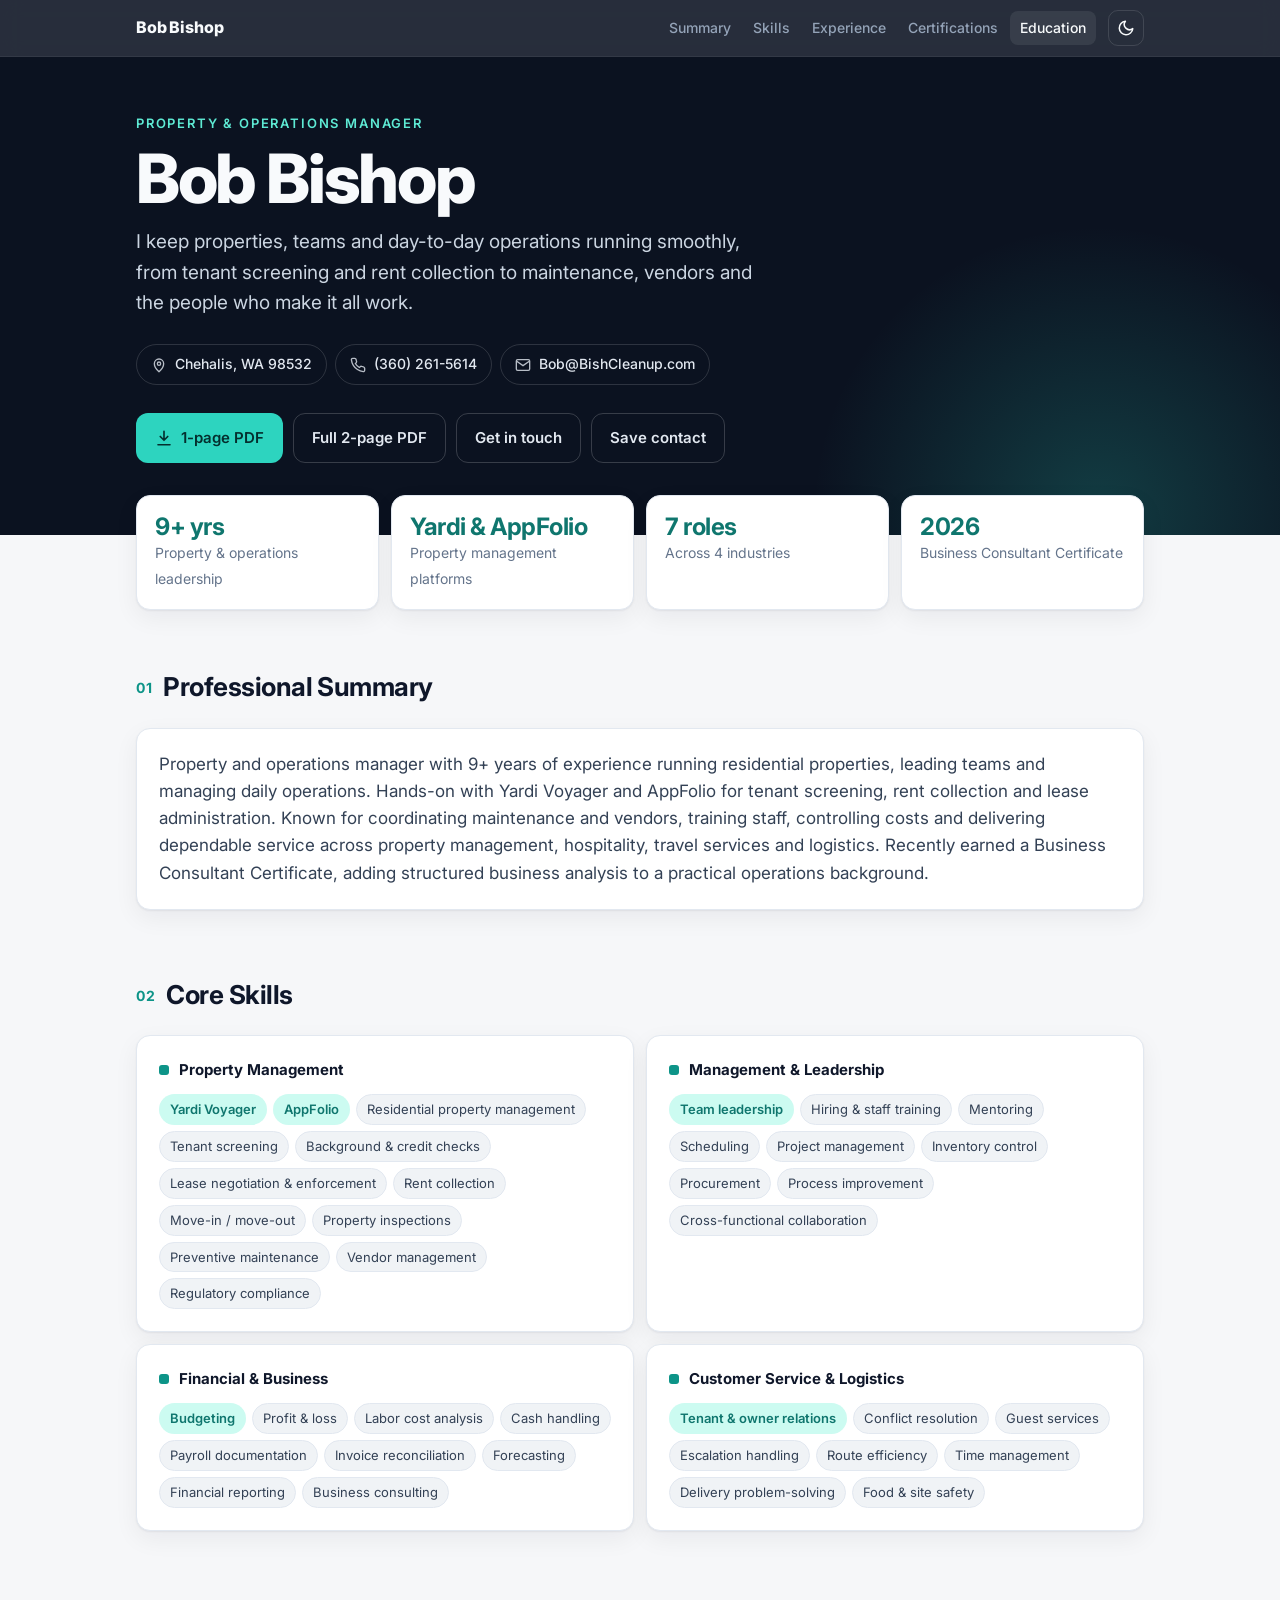
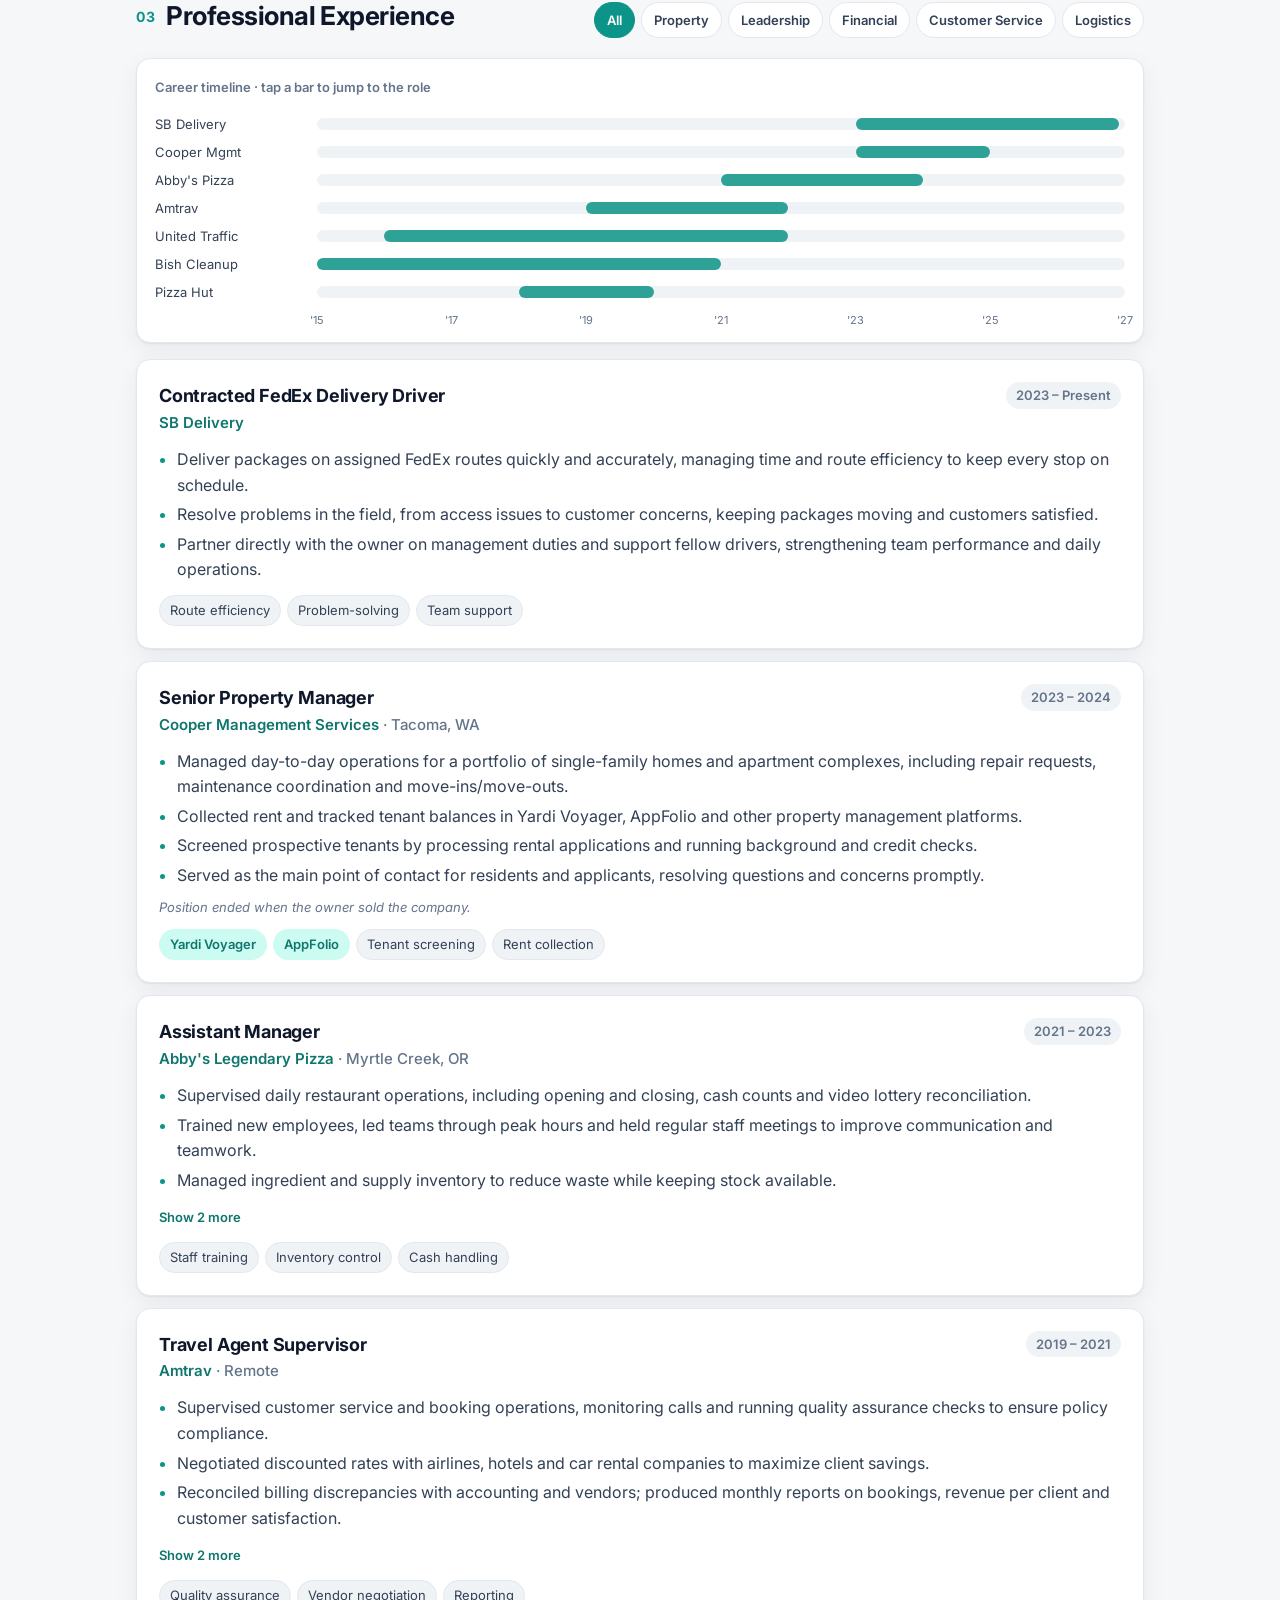
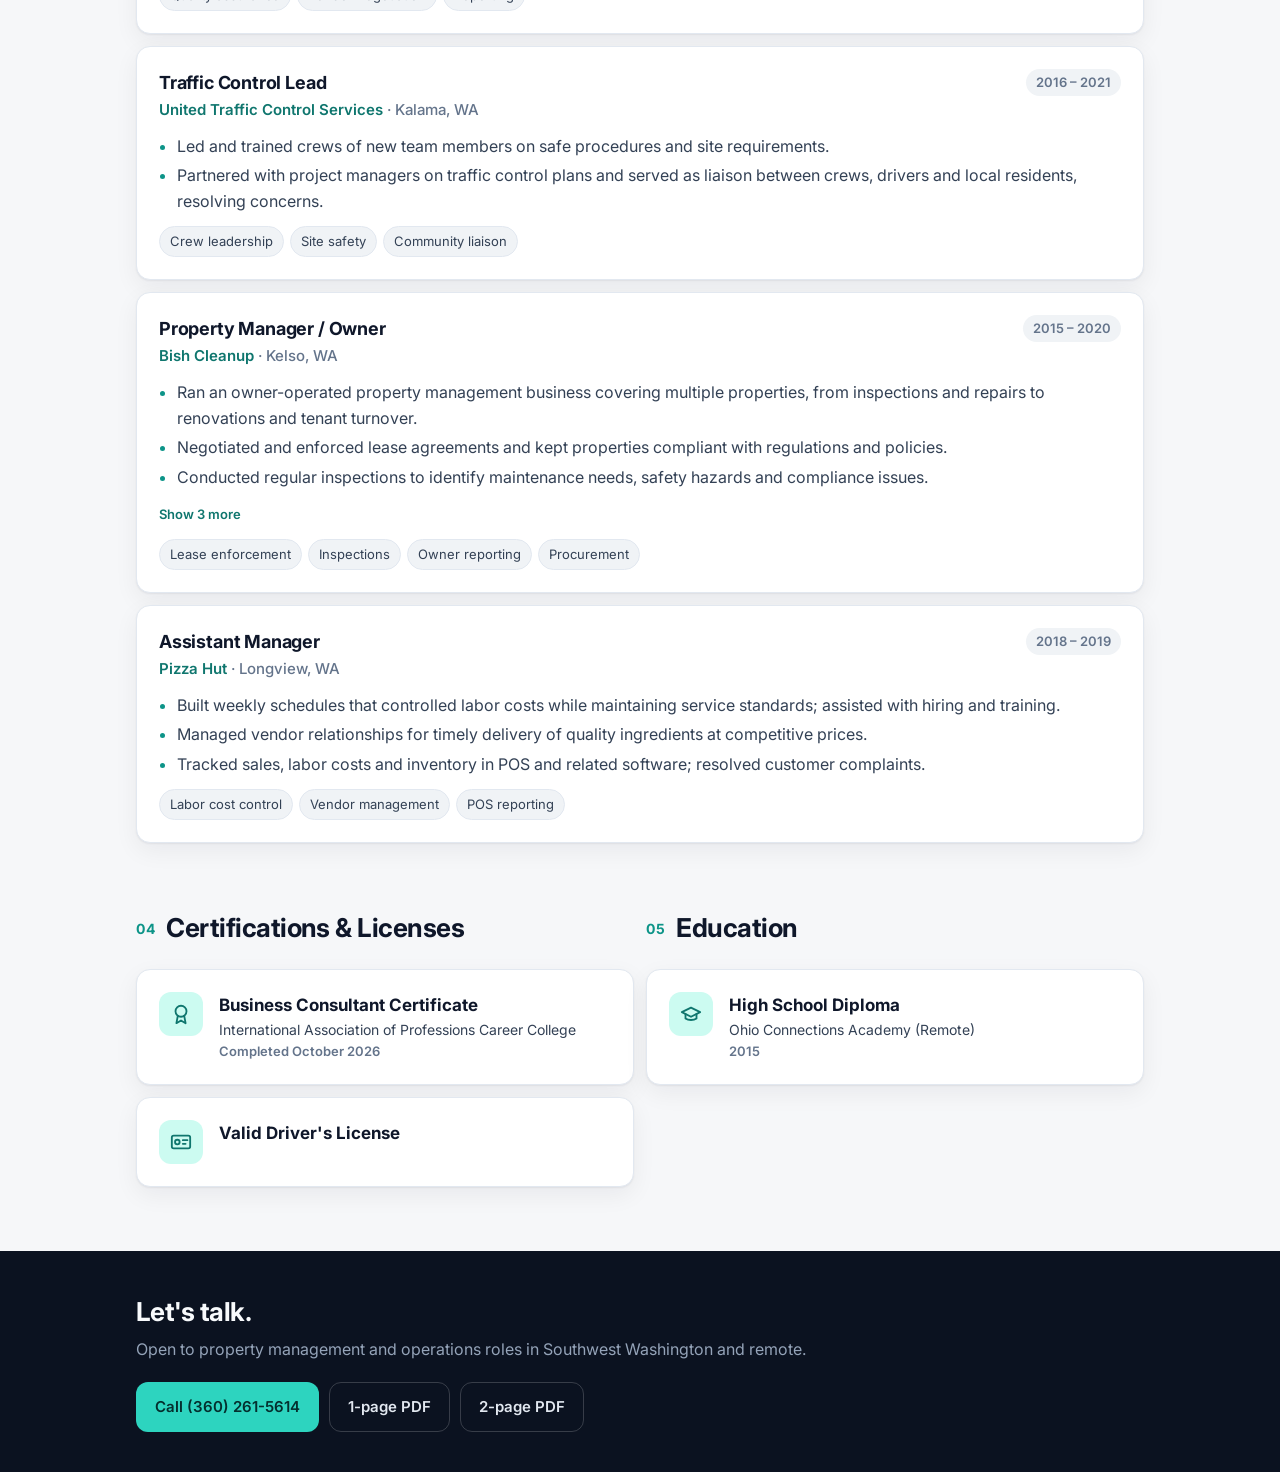
==== commit 3baf59b2: "Add 1-page resume PDF alongside the full 2-page version New condensed two-column layout (one-page.ht" ====
--- a/resume/public/index.html
+++ b/resume/public/index.html
@@ -303,9 +303,10 @@
         <a class="chip-link print-only" href="https://resume.bishcleanup.com/"><svg viewBox="0 0 24 24" fill="none" stroke="currentColor" stroke-width="2" aria-hidden="true"><circle cx="12" cy="12" r="10"/><path d="M2 12h20M12 2a15 15 0 0 1 0 20M12 2a15 15 0 0 0 0 20"/></svg>resume.bishcleanup.com</a>
       </div>
       <div class="cta">
-        <a class="btn btn-primary" href="Bob_Bishop_Resume.pdf" download>
-          <svg viewBox="0 0 24 24" fill="none" stroke="currentColor" stroke-width="2.2" stroke-linecap="round" stroke-linejoin="round" aria-hidden="true"><path d="M12 3v12m0 0-5-5m5 5 5-5M4 21h16"/></svg>Download PDF
+        <a class="btn btn-primary" href="Bob_Bishop_Resume_1page.pdf" download>
+          <svg viewBox="0 0 24 24" fill="none" stroke="currentColor" stroke-width="2.2" stroke-linecap="round" stroke-linejoin="round" aria-hidden="true"><path d="M12 3v12m0 0-5-5m5 5 5-5M4 21h16"/></svg>1-page PDF
         </a>
+        <a class="btn btn-ghost" href="Bob_Bishop_Resume.pdf" download>Full 2-page PDF</a>
         <a class="btn btn-ghost" href="mailto:Bob@BishCleanup.com?subject=Opportunity%20for%20Bob%20Bishop">Get in touch</a>
         <a class="btn btn-ghost" href="bob-bishop.vcf" download>Save contact</a>
       </div>
@@ -526,7 +527,8 @@
       </div>
       <div class="cta" style="display:flex;gap:10px;flex-wrap:wrap">
         <a class="btn btn-primary" href="tel:+13602615614">Call (360) 261-5614</a>
-        <a class="btn btn-ghost" href="Bob_Bishop_Resume.pdf" download>Download PDF</a>
+        <a class="btn btn-ghost" href="Bob_Bishop_Resume_1page.pdf" download>1-page PDF</a>
+        <a class="btn btn-ghost" href="Bob_Bishop_Resume.pdf" download>2-page PDF</a>
       </div>
     </div>
   </div>
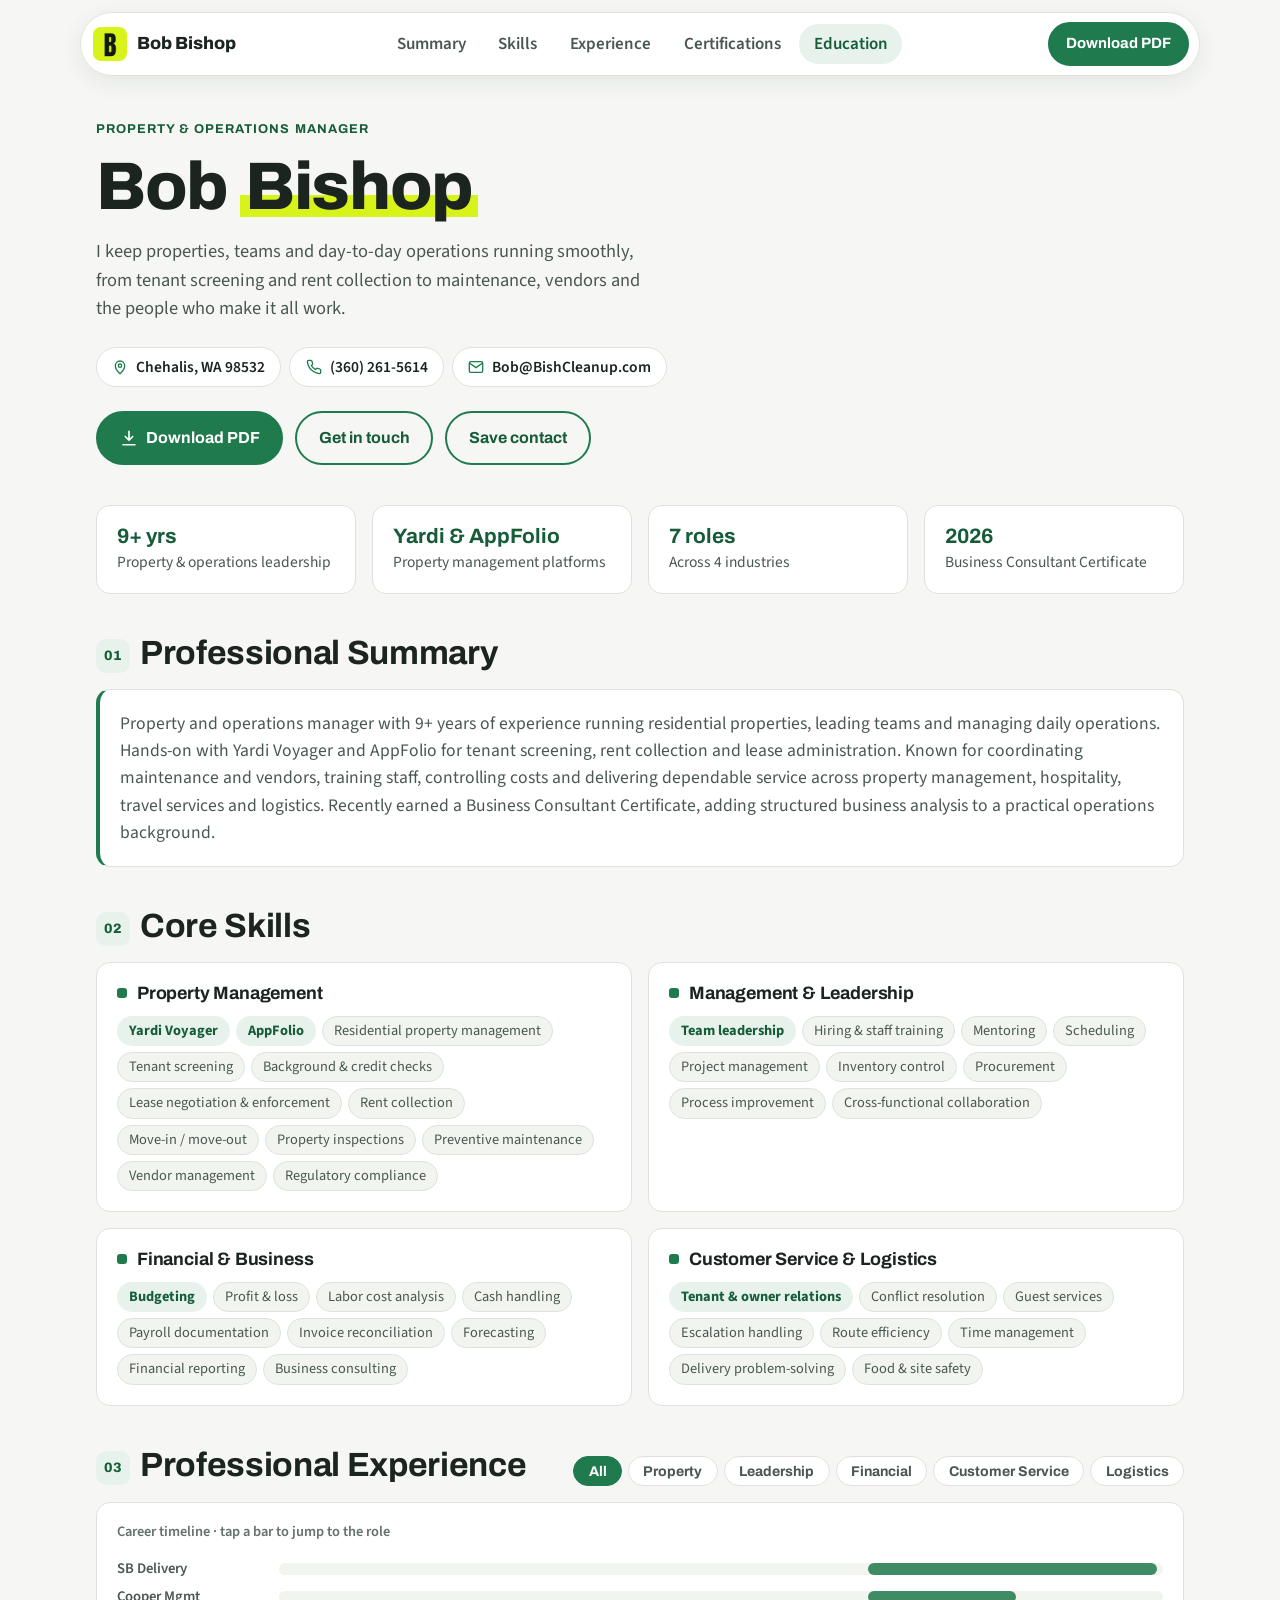
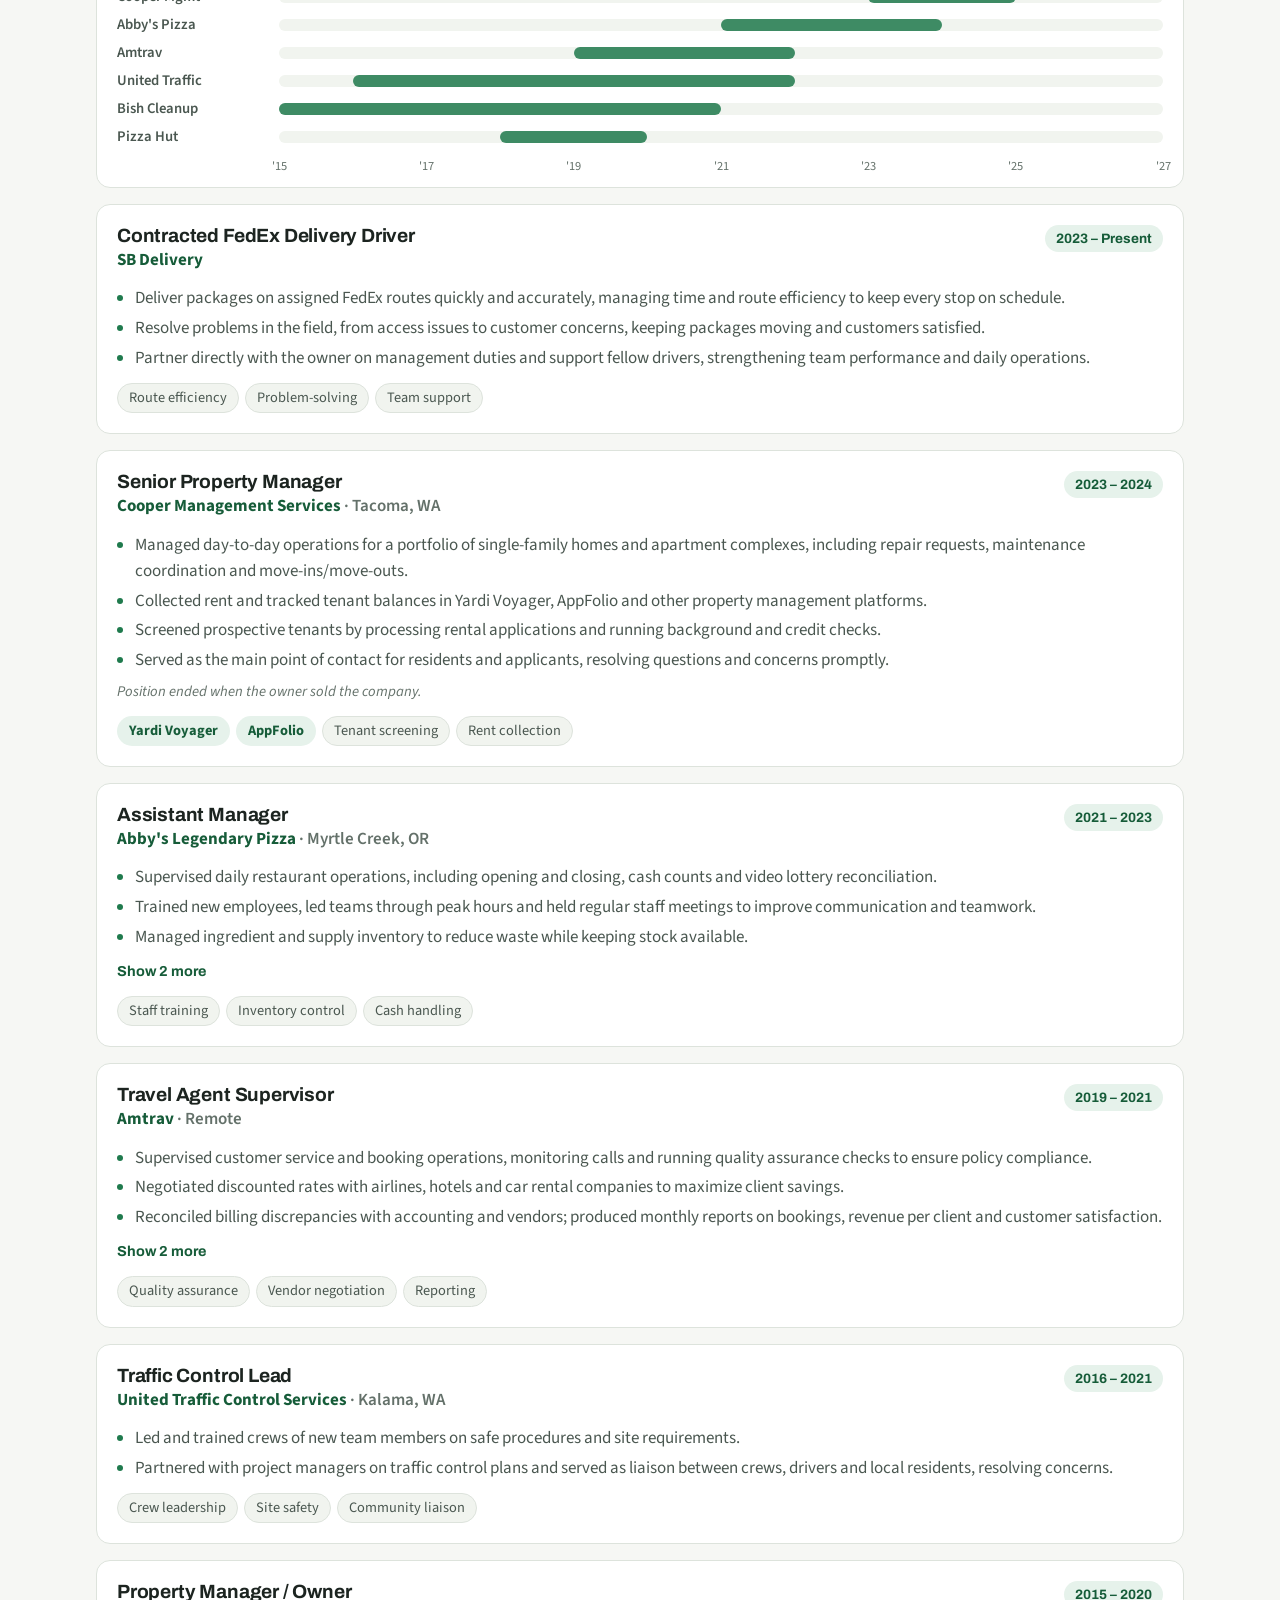
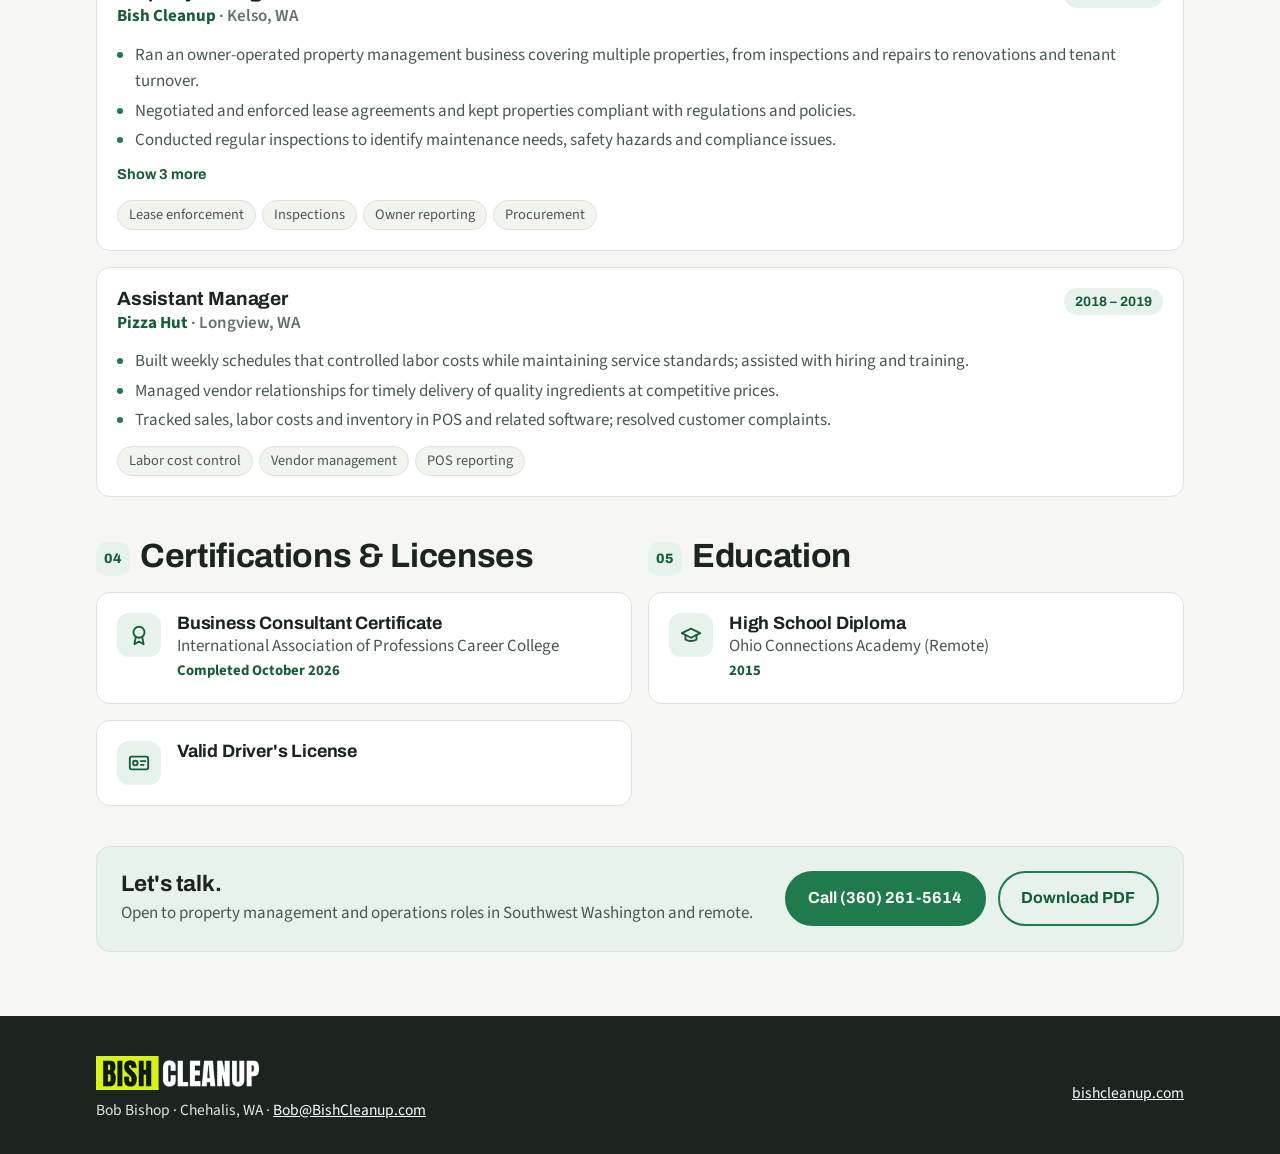
==== commit 882a4edc: "Restyle resume to match bishcleanup.com and keep only the 1-page PDF Site now uses the Bish Cleanup " ====
--- a/resume/public/index.html
+++ b/resume/public/index.html
@@ -11,11 +11,12 @@
 <meta property="og:title" content="Bob Bishop | Property & Operations Manager">
 <meta property="og:description" content="9+ years in residential property management, team leadership and day-to-day operations.">
 <meta property="og:url" content="https://resume.bishcleanup.com/">
-<meta name="theme-color" content="#0b1220">
-<link rel="icon" href="data:image/svg+xml,%3Csvg xmlns='http://www.w3.org/2000/svg' viewBox='0 0 64 64'%3E%3Crect width='64' height='64' rx='14' fill='%230d9488'/%3E%3Ctext x='32' y='42' font-family='Arial' font-weight='700' font-size='28' fill='white' text-anchor='middle'%3EBB%3C/text%3E%3C/svg%3E">
+<meta name="theme-color" content="#1f7a4d">
+<link rel="icon" type="image/png" href="bish-mark.png">
+<link rel="apple-touch-icon" href="bish-mark.png">
 <link rel="preconnect" href="https://fonts.googleapis.com">
 <link rel="preconnect" href="https://fonts.gstatic.com" crossorigin>
-<link href="https://fonts.googleapis.com/css2?family=Inter:wght@400;500;600;700;800&display=swap" rel="stylesheet">
+<link href="https://fonts.googleapis.com/css2?family=Archivo:wght@600;700;800&family=Source+Sans+3:wght@400;600;700&display=swap" rel="stylesheet">
 <script type="application/ld+json">
 {
   "@context": "https://schema.org",
@@ -30,271 +31,246 @@
 }
 </script>
 <style>
+/* Theme matches bishcleanup.com: sage background, forest green accent, Archivo + Source Sans 3 */
 :root {
-  --bg: #f6f7f9;
-  --surface: #ffffff;
-  --surface-2: #f0f3f6;
-  --ink: #0f172a;
-  --ink-2: #334155;
-  --muted: #64748b;
-  --line: #e2e8f0;
-  --accent: #0d9488;
-  --accent-ink: #0f766e;
-  --accent-soft: #ccfbf1;
-  --hero-bg: #0b1220;
-  --hero-ink: #f8fafc;
-  --hero-muted: #94a3b8;
-  --shadow: 0 1px 2px rgba(15,23,42,.06), 0 8px 24px rgba(15,23,42,.06);
+  --accent: #1f7a4d;
+  --accent-dark: #165c39;
+  --accent-soft: #e6f2eb;
+  --lime: #d8f31a;
+  --ink: #1c2420;
+  --ink-soft: #4a5750;
+  --muted: #64716a;
+  --bg: #f6f7f4;
+  --card: #ffffff;
+  --surface-2: #f1f4ef;
+  --border: #dde3dc;
+  --font-head: "Archivo", system-ui, sans-serif;
+  --font-body: "Source Sans 3", system-ui, sans-serif;
   --radius: 14px;
+  --radius-sm: 9px;
+  --max: 1120px;
+  --nav-h: 64px;
   color-scheme: light;
 }
-@media (prefers-color-scheme: dark) {
-  :root:not([data-theme="light"]) {
-    --bg: #0a0f1a; --surface: #111827; --surface-2: #172033; --ink: #e5e7eb; --ink-2: #cbd5e1;
-    --muted: #94a3b8; --line: #1f2a3d; --accent: #2dd4bf; --accent-ink: #5eead4; --accent-soft: #134e4a;
-    --hero-bg: #050810; --shadow: 0 1px 2px rgba(0,0,0,.4), 0 8px 24px rgba(0,0,0,.3); color-scheme: dark;
-  }
-}
-:root[data-theme="dark"] {
-  --bg: #0a0f1a; --surface: #111827; --surface-2: #172033; --ink: #e5e7eb; --ink-2: #cbd5e1;
-  --muted: #94a3b8; --line: #1f2a3d; --accent: #2dd4bf; --accent-ink: #5eead4; --accent-soft: #134e4a;
-  --hero-bg: #050810; --shadow: 0 1px 2px rgba(0,0,0,.4), 0 8px 24px rgba(0,0,0,.3); color-scheme: dark;
-}
-* { box-sizing: border-box; }
+*, *::before, *::after { box-sizing: border-box; }
 html { scroll-behavior: smooth; }
-body {
-  margin: 0; background: var(--bg); color: var(--ink);
-  font-family: Inter, ui-sans-serif, system-ui, -apple-system, "Segoe UI", Roboto, Arial, sans-serif;
-  font-size: 16px; line-height: 1.6; -webkit-font-smoothing: antialiased;
-}
-a { color: inherit; }
-.wrap { max-width: 1040px; margin: 0 auto; padding: 0 16px; }
-
-/* Top bar */
+body { margin: 0; font-family: var(--font-body); font-size: 1.0625rem; line-height: 1.55; color: var(--ink); background: var(--bg); overflow-x: hidden; -webkit-font-smoothing: antialiased; }
+a { color: var(--accent-dark); }
+h1, h2, h3 { font-family: var(--font-head); line-height: 1.15; letter-spacing: -0.01em; }
+.wrap { width: 100%; max-width: var(--max); margin: 0 auto; padding: 0 16px; }
+.btn:focus-visible, a:focus-visible, button:focus-visible { outline: 3px solid #f2b705; outline-offset: 2px; }
+
+/* Nav (floating pill, like bishcleanup.com) */
 .topbar {
-  position: sticky; top: 0; z-index: 20; backdrop-filter: saturate(1.4) blur(10px);
-  background: color-mix(in srgb, var(--hero-bg) 88%, transparent); border-bottom: 1px solid rgba(255,255,255,.06);
-}
-.topbar .wrap { display: flex; align-items: center; gap: 12px; height: 56px; }
-.brand { font-weight: 800; color: var(--hero-ink); text-decoration: none; letter-spacing: -.01em; white-space: nowrap; }
-.nav { display: flex; gap: 2px; margin-left: auto; overflow-x: auto; scrollbar-width: none; }
+  position: fixed; top: 12px; left: 50%; transform: translateX(-50%); z-index: 50;
+  width: calc(100% - 24px); max-width: var(--max);
+  display: flex; align-items: center; justify-content: space-between; gap: 16px;
+  min-height: var(--nav-h); padding: 0.5rem 0.6rem 0.5rem 0.75rem;
+  background: rgba(255,255,255,0.94); backdrop-filter: blur(8px);
+  border: 1px solid var(--border); border-radius: 999px; box-shadow: 0 6px 22px rgba(28,36,32,0.08);
+}
+.brand { display: inline-flex; align-items: center; gap: 10px; text-decoration: none; color: var(--ink); font-family: var(--font-head); font-weight: 800; font-size: 1.1rem; white-space: nowrap; }
+.brand img { width: 34px; height: 34px; border-radius: 8px; display: block; }
+.nav { display: flex; gap: 0.25rem; overflow-x: auto; scrollbar-width: none; }
 .nav::-webkit-scrollbar { display: none; }
-.nav a { color: var(--hero-muted); text-decoration: none; font-size: 14px; font-weight: 500; padding: 6px 10px; border-radius: 8px; white-space: nowrap; }
-.nav a:hover, .nav a.active { color: var(--hero-ink); background: rgba(255,255,255,.08); }
-.icon-btn {
-  flex: none; width: 36px; height: 36px; border-radius: 10px; border: 1px solid rgba(255,255,255,.12);
-  background: transparent; color: var(--hero-ink); cursor: pointer; display: grid; place-items: center;
-}
-.icon-btn:hover { background: rgba(255,255,255,.08); }
+.nav a { display: block; padding: 0.45rem 0.9rem; border-radius: 999px; text-decoration: none; color: var(--ink-soft); font-weight: 600; white-space: nowrap; transition: background .15s, color .15s; }
+.nav a:hover, .nav a.active { background: var(--accent-soft); color: var(--accent-dark); }
+
+/* Buttons */
+.btn {
+  display: inline-flex; align-items: center; justify-content: center; gap: 8px;
+  font-family: var(--font-head); font-weight: 700; font-size: 1rem;
+  padding: 0.8rem 1.35rem; border-radius: 999px; border: 2px solid var(--accent);
+  background: var(--accent); color: #fff; text-decoration: none; cursor: pointer;
+  transition: background .15s, color .15s, transform .15s, box-shadow .15s;
+}
+.btn:hover { background: var(--accent-dark); border-color: var(--accent-dark); transform: translateY(-1px); box-shadow: 0 6px 16px rgba(31,122,77,0.22); }
+.btn-ghost { background: transparent; color: var(--accent-dark); }
+.btn-ghost:hover { background: var(--accent-soft); color: var(--accent-dark); box-shadow: none; }
+.btn-sm { padding: 0.5rem 1rem; font-size: 0.93rem; }
+.btn svg { width: 18px; height: 18px; }
 
 /* Hero */
-.hero { background: var(--hero-bg); color: var(--hero-ink); padding: 56px 0 72px; position: relative; overflow: hidden; }
-.hero::after {
-  content: ""; position: absolute; inset: auto -10% -60% auto; width: 620px; height: 620px; border-radius: 50%;
-  background: radial-gradient(circle, rgba(45,212,191,.22), transparent 65%); pointer-events: none;
-}
-.eyebrow { color: #5eead4; font-weight: 600; font-size: 13px; letter-spacing: .14em; text-transform: uppercase; margin: 0 0 10px; }
-.hero h1 { font-size: clamp(40px, 7vw, 68px); line-height: 1.02; letter-spacing: -.035em; margin: 0 0 14px; font-weight: 800; }
-.hero .lede { color: #cbd5e1; font-size: clamp(16px, 2.2vw, 19px); max-width: 640px; margin: 0 0 26px; }
-.contact { display: flex; flex-wrap: wrap; gap: 8px; margin-bottom: 28px; }
-.chip-link {
-  display: inline-flex; align-items: center; gap: 8px; padding: 8px 14px; border-radius: 999px;
-  border: 1px solid rgba(255,255,255,.14); color: #e2e8f0; text-decoration: none; font-size: 14px; font-weight: 500;
-}
-a.chip-link:hover { border-color: #5eead4; color: #fff; }
-.chip-link svg { width: 16px; height: 16px; opacity: .8; }
-.cta { display: flex; flex-wrap: wrap; gap: 10px; position: relative; z-index: 1; }
-.btn {
-  display: inline-flex; align-items: center; gap: 8px; padding: 12px 18px; border-radius: 12px; font-weight: 600;
-  font-size: 15px; text-decoration: none; border: 1px solid transparent; cursor: pointer; font-family: inherit;
-}
-.btn-primary { background: #2dd4bf; color: #042f2e; }
-.btn-primary:hover { background: #5eead4; }
-.btn-ghost { background: transparent; color: #e2e8f0; border-color: rgba(255,255,255,.18); }
-.btn-ghost:hover { border-color: #5eead4; }
-.btn svg { width: 18px; height: 18px; }
-
-/* Stats */
-.stats { display: grid; grid-template-columns: repeat(4, 1fr); gap: 12px; margin-top: -40px; position: relative; z-index: 2; }
-.stat { background: var(--surface); border: 1px solid var(--line); border-radius: var(--radius); padding: 18px; box-shadow: var(--shadow); }
-.stat b { display: block; font-size: 24px; line-height: 1.1; letter-spacing: -.02em; color: var(--accent-ink); }
-.stat span { color: var(--muted); font-size: 14px; }
+.hero { padding: calc(var(--nav-h) + 3.5rem) 0 0; }
+.eyebrow { font-family: var(--font-head); font-size: 0.8rem; font-weight: 700; letter-spacing: 0.08em; text-transform: uppercase; color: var(--accent-dark); margin: 0 0 0.5rem; }
+.hero h1 { font-size: clamp(2.6rem, 7vw, 4.2rem); font-weight: 800; margin: 0 0 0.75rem; letter-spacing: -0.02em; }
+.hero h1 .hl { background: linear-gradient(transparent 62%, var(--lime) 62%, var(--lime) 92%, transparent 92%); padding: 0 .08em; }
+.hero .lede { font-size: 1.15rem; color: var(--ink-soft); max-width: 62ch; margin: 0 0 1.5rem; }
+.contact { display: flex; flex-wrap: wrap; gap: 8px; margin-bottom: 1.5rem; }
+.chip-link { display: inline-flex; align-items: center; gap: 8px; padding: 0.45rem 0.95rem; border-radius: 999px; background: var(--card); border: 1px solid var(--border); color: var(--ink); text-decoration: none; font-weight: 600; font-size: 0.97rem; }
+a.chip-link:hover { border-color: var(--accent); color: var(--accent-dark); }
+.chip-link svg { width: 16px; height: 16px; color: var(--accent); }
+.cta { display: flex; flex-wrap: wrap; gap: 0.75rem; }
+
+/* Fact cards */
+.stats { display: grid; grid-template-columns: repeat(4, 1fr); gap: 1rem; margin-top: 2.5rem; }
+.stat { background: var(--card); border: 1px solid var(--border); border-radius: var(--radius); padding: 1.1rem 1.25rem; }
+.stat b { display: block; font-family: var(--font-head); font-size: 1.3rem; line-height: 1.2; color: var(--accent-dark); }
+.stat span { color: var(--ink-soft); font-size: 0.97rem; }
 
 /* Sections */
-section.block { padding: 56px 0 8px; scroll-margin-top: 60px; }
-.section-head { display: flex; align-items: baseline; justify-content: space-between; gap: 16px; flex-wrap: wrap; margin-bottom: 20px; }
-h2 { font-size: 26px; letter-spacing: -.02em; margin: 0; }
-h2 .num { color: var(--accent); font-size: 14px; font-weight: 700; margin-right: 10px; letter-spacing: .08em; vertical-align: 3px; }
-.card { background: var(--surface); border: 1px solid var(--line); border-radius: var(--radius); padding: 22px; box-shadow: var(--shadow); }
-.summary p { margin: 0; font-size: 17px; color: var(--ink-2); }
+section.block { padding: 2.5rem 0 0; scroll-margin-top: calc(var(--nav-h) + 24px); }
+.section-head { display: flex; align-items: baseline; justify-content: space-between; gap: 16px; flex-wrap: wrap; margin-bottom: 1rem; }
+h2 { font-size: clamp(1.5rem, 3.5vw, 2.1rem); font-weight: 700; margin: 0; }
+h2 .num { display: inline-grid; place-items: center; width: 34px; height: 34px; border-radius: 10px; background: var(--accent-soft); color: var(--accent-dark); font-size: 0.85rem; font-weight: 800; margin-right: 10px; vertical-align: 4px; }
+.card { background: var(--card); border: 1px solid var(--border); border-radius: var(--radius); padding: 1.25rem; transition: border-color .15s, box-shadow .15s, transform .15s; }
+.summary { border-left: 4px solid var(--accent); }
+.summary p { margin: 0; font-size: 1.1rem; color: var(--ink-soft); }
 
 /* Skills */
-.skills { display: grid; grid-template-columns: repeat(2, 1fr); gap: 12px; }
-.skill-group h3 { margin: 0 0 12px; font-size: 15px; display: flex; align-items: center; gap: 10px; }
+.skills { display: grid; grid-template-columns: repeat(2, 1fr); gap: 1rem; }
+.skill-group h3 { margin: 0 0 0.75rem; font-size: 1.12rem; display: flex; align-items: center; gap: 10px; }
 .skill-group h3 .dot { width: 10px; height: 10px; border-radius: 3px; background: var(--accent); }
 .tags { display: flex; flex-wrap: wrap; gap: 6px; }
-.tag { font-size: 13px; padding: 4px 10px; border-radius: 999px; background: var(--surface-2); color: var(--ink-2); border: 1px solid var(--line); }
-.tag.key { background: var(--accent-soft); color: var(--accent-ink); border-color: transparent; font-weight: 600; }
+.tag { font-size: 0.9rem; padding: 3px 11px; border-radius: 999px; background: var(--surface-2); color: var(--ink-soft); border: 1px solid var(--border); }
+.tag.key { background: var(--accent-soft); color: var(--accent-dark); border-color: transparent; font-weight: 700; }
 
 /* Filters */
 .filters { display: flex; flex-wrap: wrap; gap: 6px; }
-.filter {
-  font: inherit; font-size: 13px; font-weight: 600; padding: 7px 12px; border-radius: 999px; cursor: pointer;
-  background: var(--surface); color: var(--ink-2); border: 1px solid var(--line);
-}
-.filter:hover { border-color: var(--accent); }
+.filter { font-family: var(--font-head); font-size: 0.88rem; font-weight: 700; padding: 0.4rem 0.9rem; border-radius: 999px; cursor: pointer; background: var(--card); color: var(--ink-soft); border: 1px solid var(--border); }
+.filter:hover { border-color: var(--accent); color: var(--accent-dark); }
 .filter[aria-pressed="true"] { background: var(--accent); border-color: var(--accent); color: #fff; }
-:root[data-theme="dark"] .filter[aria-pressed="true"] { color: #042f2e; }
-@media (prefers-color-scheme: dark) { :root:not([data-theme="light"]) .filter[aria-pressed="true"] { color: #042f2e; } }
-
-/* Timeline chart */
-.gantt { margin-bottom: 16px; padding: 18px 18px 12px; }
-.gantt-title { font-size: 13px; color: var(--muted); font-weight: 600; margin: 0 0 12px; }
-.g-rows { position: relative; }
+
+/* Timeline */
+.gantt { margin-bottom: 1rem; padding: 1.1rem 1.25rem 0.75rem; }
+.gantt-title { font-size: 0.9rem; color: var(--muted); font-weight: 600; margin: 0 0 0.75rem; }
 .g-row { display: grid; grid-template-columns: 150px 1fr; align-items: center; gap: 12px; height: 28px; cursor: pointer; }
-.g-label { font-size: 13px; color: var(--ink-2); white-space: nowrap; overflow: hidden; text-overflow: ellipsis; }
+.g-label { font-size: 0.92rem; color: var(--ink-soft); font-weight: 600; white-space: nowrap; overflow: hidden; text-overflow: ellipsis; }
 .g-track { position: relative; height: 12px; background: var(--surface-2); border-radius: 999px; }
 .g-bar { position: absolute; top: 0; bottom: 0; border-radius: 999px; background: var(--accent); opacity: .85; transition: opacity .2s, transform .2s; }
 .g-row:hover .g-bar, .g-row.hot .g-bar { opacity: 1; transform: scaleY(1.35); }
 .g-row.dim .g-bar { opacity: .18; }
 .g-row.dim .g-label { opacity: .45; }
 .g-axis { display: grid; grid-template-columns: 150px 1fr; gap: 12px; margin-top: 6px; }
-.g-ticks { position: relative; height: 18px; font-size: 11px; color: var(--muted); }
+.g-ticks { position: relative; height: 18px; font-size: 0.78rem; color: var(--muted); }
 .g-ticks span { position: absolute; transform: translateX(-50%); }
 
 /* Jobs */
-.jobs { display: grid; gap: 12px; }
-.job { transition: opacity .25s, border-color .25s; scroll-margin-top: 80px; }
+.jobs { display: grid; gap: 1rem; }
+.job { scroll-margin-top: calc(var(--nav-h) + 40px); }
+.job:hover, .job.hot { border-color: var(--accent); box-shadow: 0 8px 20px rgba(28,36,32,0.08); }
 .job.dim { opacity: .35; }
-.job.hot { border-color: var(--accent); }
 .job-head { display: flex; justify-content: space-between; gap: 6px 16px; flex-wrap: wrap; }
-.job h3 { margin: 0; font-size: 18px; letter-spacing: -.01em; }
-.job .org { color: var(--accent-ink); font-weight: 600; font-size: 15px; }
-.job .where { color: var(--muted); font-weight: 500; }
-.job .dates { font-size: 13px; font-weight: 600; color: var(--muted); background: var(--surface-2); border-radius: 999px; padding: 3px 10px; height: fit-content; white-space: nowrap; }
-.job ul { margin: 12px 0 0; padding-left: 18px; color: var(--ink-2); }
-.job li { margin: 4px 0; }
+.job h3 { margin: 0; font-size: 1.2rem; }
+.job .org { color: var(--accent-dark); font-weight: 700; }
+.job .where { color: var(--muted); font-weight: 600; }
+.job .dates { font-family: var(--font-head); font-size: 0.85rem; font-weight: 700; color: var(--accent-dark); background: var(--accent-soft); border-radius: 999px; padding: 3px 11px; height: fit-content; white-space: nowrap; }
+.job ul { margin: 0.75rem 0 0; padding-left: 1.15rem; color: var(--ink-soft); }
+.job li { margin: 0.2rem 0; }
 .job li::marker { color: var(--accent); }
-.job .note { margin: 8px 0 0; font-size: 13px; color: var(--muted); font-style: italic; }
+.job .note { margin: 0.5rem 0 0; font-size: 0.92rem; color: var(--muted); font-style: italic; }
 .job .more { display: none; }
 .job.open .more { display: list-item; }
-.toggle {
-  margin-top: 10px; font: inherit; font-size: 13px; font-weight: 600; color: var(--accent-ink);
-  background: none; border: 0; padding: 0; cursor: pointer;
-}
-.job .tags { margin-top: 12px; }
+.toggle { margin-top: 0.6rem; font-family: var(--font-head); font-size: 0.9rem; font-weight: 700; color: var(--accent-dark); background: none; border: 0; padding: 0; cursor: pointer; }
+.job .tags { margin-top: 0.75rem; }
 
 /* Credentials */
-.two { display: grid; grid-template-columns: 1fr 1fr; gap: 12px; }
+.two { display: grid; grid-template-columns: 1fr 1fr; gap: 1rem; }
 .cred { display: flex; gap: 16px; align-items: flex-start; }
-.cred-icon { flex: none; width: 44px; height: 44px; border-radius: 12px; background: var(--accent-soft); color: var(--accent-ink); display: grid; place-items: center; }
+.cred-icon { flex: none; width: 44px; height: 44px; border-radius: 12px; background: var(--accent-soft); color: var(--accent-dark); display: grid; place-items: center; }
 .cred-icon svg { width: 22px; height: 22px; }
-.cred h3 { margin: 0; font-size: 17px; }
-.cred .org { color: var(--ink-2); font-size: 14px; }
-.cred .dates { color: var(--muted); font-size: 13px; font-weight: 600; }
-.badge { display: inline-block; margin-top: 6px; font-size: 12px; font-weight: 700; color: var(--accent-ink); background: var(--accent-soft); border-radius: 6px; padding: 2px 8px; }
-.stack { display: grid; gap: 12px; }
-
-/* Footer */
-.footer-cta { margin: 56px 0 0; padding: 40px 0; background: var(--hero-bg); color: var(--hero-ink); }
-.footer-cta .wrap { display: flex; justify-content: space-between; align-items: center; gap: 20px; flex-wrap: wrap; }
-.footer-cta h2 { color: var(--hero-ink); }
-.footer-cta p { margin: 4px 0 0; color: var(--hero-muted); }
+.cred h3 { margin: 0; font-size: 1.12rem; }
+.cred .org { color: var(--ink-soft); }
+.cred .dates { color: var(--accent-dark); font-size: 0.92rem; font-weight: 700; }
+.stack { display: grid; gap: 1rem; }
+
+/* CTA band + footer */
+.cta-band { margin-top: 2.5rem; background: var(--accent-soft); border: 1px solid var(--border); border-radius: var(--radius); padding: 1.5rem; display: flex; flex-wrap: wrap; align-items: center; justify-content: space-between; gap: 1rem; }
+.cta-band h2 { font-size: 1.4rem; }
+.cta-band p { margin: 0.25rem 0 0; color: var(--ink-soft); }
+.footer { margin-top: 4rem; background: var(--ink); color: #dfe6e1; padding: 2.5rem 0 2rem; }
+.footer .wrap { display: flex; flex-wrap: wrap; justify-content: space-between; align-items: center; gap: 1rem; }
+.footer a { color: #fff; }
+.footer img { height: 34px; width: auto; display: block; }
+.footer p { margin: 0.5rem 0 0; font-size: 0.97rem; }
 
 .print-only { display: none; }
 
+@media (max-width: 899px) {
+  .stats { grid-template-columns: repeat(2, 1fr); }
+  .nav a { padding: 0.45rem 0.6rem; }
+}
 @media (max-width: 760px) {
-  .stats { grid-template-columns: repeat(2, 1fr); }
   .skills, .two { grid-template-columns: 1fr; }
   .g-row, .g-axis { grid-template-columns: 96px 1fr; }
-  .hero { padding: 40px 0 64px; }
-  .nav a { padding: 6px 8px; }
-}
-@media (max-width: 520px) { .nav { display: none; } .topbar .wrap { justify-content: space-between; } }
+}
+@media (max-width: 699px) {
+  body { font-size: 1rem; }
+  .nav { display: none; }
+  .topbar { padding: 0.4rem 0.45rem 0.4rem 0.6rem; min-height: 56px; }
+  .hero { padding-top: calc(56px + 2.5rem); }
+  .cta .btn { flex: 1 1 100%; }
+}
 @media (prefers-reduced-motion: reduce) { html { scroll-behavior: auto; } * { transition: none !important; } }
 
 /* ---------- Print / PDF ---------- */
 @page { size: Letter; margin: 0.45in 0.55in; }
 @media print {
-  :root, :root[data-theme="dark"] {
-    --bg: #fff; --surface: #fff; --surface-2: #f1f5f9; --ink: #0f172a; --ink-2: #1e293b; --muted: #475569;
-    --line: #e2e8f0; --accent: #0d9488; --accent-ink: #0f766e; --accent-soft: #e6f7f5; --shadow: none;
-  }
-  body { font-size: 10pt; line-height: 1.34; background: #fff; -webkit-print-color-adjust: exact; print-color-adjust: exact; }
-  .no-print, .topbar, .stats, .gantt, .filters, .toggle, .footer-cta, .hero .cta, .job .tags { display: none !important; }
+  body { font-size: 10.5pt; line-height: 1.3; background: #fff; -webkit-print-color-adjust: exact; print-color-adjust: exact; }
+  .no-print, .topbar, .stats, .gantt, .filters, .toggle, .cta-band, .footer, .hero .cta, .job .tags { display: none !important; }
   .print-only { display: inline-flex !important; }
   .wrap { max-width: none; padding: 0; }
-  .hero { background: none; color: var(--ink); padding: 0 0 8pt; border-bottom: 2pt solid var(--accent); }
-  .hero::after { display: none; }
-  .eyebrow { color: var(--accent-ink); font-size: 9pt; margin: 0 0 2pt; }
-  .hero h1 { font-size: 26pt; margin: 0 0 4pt; letter-spacing: -.02em; }
+  .hero { padding: 0 0 8pt; border-bottom: 2pt solid var(--accent); }
+  .eyebrow { font-size: 9pt; margin: 0 0 2pt; }
+  .hero h1 { font-size: 26pt; margin: 0 0 4pt; }
   .hero .lede { display: none; }
   .contact { margin: 0; gap: 0 14pt; }
-  .chip-link { padding: 0; border: 0; color: var(--ink-2); font-size: 9.5pt; text-decoration: none; }
-  .chip-link svg { width: 10pt; height: 10pt; color: var(--accent); opacity: 1; }
+  .chip-link { padding: 0; border: 0; background: none; color: var(--ink-soft); font-size: 10pt; font-weight: 600; }
+  .chip-link svg { width: 10pt; height: 10pt; }
   section.block { padding: 10pt 0 0; }
   .section-head { margin-bottom: 5pt; }
-  h2 { font-size: 11pt; text-transform: uppercase; letter-spacing: .1em; color: var(--accent-ink); border-bottom: 1px solid var(--line); padding-bottom: 2pt; width: 100%; }
+  h2 { font-size: 11pt; text-transform: uppercase; letter-spacing: .08em; color: var(--accent-dark); border-bottom: 1px solid var(--border); padding-bottom: 2pt; width: 100%; }
   h2 .num { display: none; }
   .card { border: 0; padding: 0; border-radius: 0; box-shadow: none; }
-  .summary p { font-size: 10pt; }
-  .skill-group h3 { font-size: 9.5pt; margin: 0 0 3pt; }
-  .skill-group h3 .dot { width: 6pt; height: 6pt; border-radius: 2pt; }
+  .summary { border-left: 0; }
+  .summary p { font-size: 10.5pt; }
   .skills { grid-template-columns: 1fr; gap: 2pt; }
   .skill-group { display: flex; gap: 6pt; }
-  .skill-group h3 { flex: none; width: 1.75in; margin: 0; }
+  .skill-group h3 { flex: none; width: 1.75in; margin: 0; font-size: 10pt; }
   .skill-group h3 .dot { display: none; }
-  .skill-group .tags { display: block; font-size: 9.5pt; color: var(--ink-2); }
-  .skill-group .tag { display: inline; padding: 0; border: 0; background: none; font-size: 9.5pt; color: var(--ink-2); font-weight: 400; }
-  .skill-group .tag.key { font-weight: 600; color: var(--ink); }
+  .skill-group .tags { display: block; }
+  .skill-group .tag { display: inline; padding: 0; border: 0; background: none; font-size: 10pt; color: var(--ink-soft); font-weight: 400; }
+  .skill-group .tag.key { font-weight: 700; color: var(--ink); }
   .skill-group .tag + .tag::before { content: " \00b7  "; color: var(--accent); font-weight: 700; }
   .jobs { gap: 8pt; }
   .job { opacity: 1 !important; break-inside: avoid; }
-  .job h3 { font-size: 10.5pt; }
-  .job .org { font-size: 9.5pt; }
-  .job .dates { font-size: 9pt; padding: 0; background: none; color: var(--ink-2); }
+  .job h3 { font-size: 11pt; }
+  .job .org { font-size: 10pt; }
+  .job .dates { font-size: 9pt; padding: 0; background: none; color: var(--ink-soft); }
   .job ul { margin: 3pt 0 0; padding-left: 13pt; }
   .job li { margin: 1pt 0; }
   .job .more { display: list-item !important; }
-  .job .note { font-size: 8.5pt; margin: 2pt 0 0; }
+  .job .note { font-size: 9pt; margin: 2pt 0 0; }
   .two { gap: 8pt 18pt; }
   .stack { gap: 6pt; }
   .cred { gap: 8pt; break-inside: avoid; }
   .cred-icon { width: 22pt; height: 22pt; border-radius: 6pt; }
   .cred-icon svg { width: 12pt; height: 12pt; }
-  .cred h3 { font-size: 10pt; }
-  .cred .org, .cred .dates { font-size: 9pt; }
-  .badge { font-size: 8pt; margin-top: 2pt; }
+  .cred h3 { font-size: 10.5pt; }
+  .cred .org, .cred .dates { font-size: 9.5pt; }
   a { text-decoration: none; }
 }
 </style>
-<script>
-(function(){ try { var t = localStorage.getItem('theme'); if (t) document.documentElement.setAttribute('data-theme', t); } catch(e){} })();
-</script>
 </head>
 <body>
 
 <header class="topbar no-print">
-  <div class="wrap">
-    <a class="brand" href="#top">Bob Bishop</a>
-    <nav class="nav" aria-label="Sections">
-      <a href="#summary">Summary</a>
-      <a href="#skills">Skills</a>
-      <a href="#experience">Experience</a>
-      <a href="#certifications">Certifications</a>
-      <a href="#education">Education</a>
-    </nav>
-    <button class="icon-btn" id="themeBtn" type="button" aria-label="Toggle dark mode" title="Toggle dark mode">
-      <svg width="18" height="18" viewBox="0 0 24 24" fill="none" stroke="currentColor" stroke-width="2" stroke-linecap="round" stroke-linejoin="round" aria-hidden="true"><path d="M21 12.8A9 9 0 1 1 11.2 3a7 7 0 0 0 9.8 9.8z"/></svg>
-    </button>
-  </div>
+  <a class="brand" href="#top"><img src="bish-mark.png" alt="" width="34" height="34">Bob Bishop</a>
+  <nav class="nav" aria-label="Sections">
+    <a href="#summary">Summary</a>
+    <a href="#skills">Skills</a>
+    <a href="#experience">Experience</a>
+    <a href="#certifications">Certifications</a>
+    <a href="#education">Education</a>
+  </nav>
+  <a class="btn btn-sm" href="Bob_Bishop_Resume.pdf" download>Download PDF</a>
 </header>
 
 <main id="top">
   <div class="hero">
     <div class="wrap">
       <p class="eyebrow">Property &amp; Operations Manager</p>
-      <h1>Bob Bishop</h1>
+      <h1>Bob <span class="hl">Bishop</span></h1>
       <p class="lede">I keep properties, teams and day-to-day operations running smoothly, from tenant screening and rent collection to maintenance, vendors and the people who make it all work.</p>
       <div class="contact">
         <span class="chip-link"><svg viewBox="0 0 24 24" fill="none" stroke="currentColor" stroke-width="2" aria-hidden="true"><path d="M12 22s7-6.3 7-12a7 7 0 1 0-14 0c0 5.7 7 12 7 12z"/><circle cx="12" cy="10" r="2.5"/></svg>Chehalis, WA 98532</span>
@@ -303,10 +279,9 @@
         <a class="chip-link print-only" href="https://resume.bishcleanup.com/"><svg viewBox="0 0 24 24" fill="none" stroke="currentColor" stroke-width="2" aria-hidden="true"><circle cx="12" cy="12" r="10"/><path d="M2 12h20M12 2a15 15 0 0 1 0 20M12 2a15 15 0 0 0 0 20"/></svg>resume.bishcleanup.com</a>
       </div>
       <div class="cta">
-        <a class="btn btn-primary" href="Bob_Bishop_Resume_1page.pdf" download>
-          <svg viewBox="0 0 24 24" fill="none" stroke="currentColor" stroke-width="2.2" stroke-linecap="round" stroke-linejoin="round" aria-hidden="true"><path d="M12 3v12m0 0-5-5m5 5 5-5M4 21h16"/></svg>1-page PDF
+        <a class="btn" href="Bob_Bishop_Resume.pdf" download>
+          <svg viewBox="0 0 24 24" fill="none" stroke="currentColor" stroke-width="2.2" stroke-linecap="round" stroke-linejoin="round" aria-hidden="true"><path d="M12 3v12m0 0-5-5m5 5 5-5M4 21h16"/></svg>Download PDF
         </a>
-        <a class="btn btn-ghost" href="Bob_Bishop_Resume.pdf" download>Full 2-page PDF</a>
         <a class="btn btn-ghost" href="mailto:Bob@BishCleanup.com?subject=Opportunity%20for%20Bob%20Bishop">Get in touch</a>
         <a class="btn btn-ghost" href="bob-bishop.vcf" download>Save contact</a>
       </div>
@@ -517,36 +492,32 @@
         </div>
       </section>
     </div>
-  </div>
-
-  <div class="footer-cta no-print">
-    <div class="wrap">
+
+    <div class="cta-band no-print">
       <div>
         <h2>Let's talk.</h2>
         <p>Open to property management and operations roles in Southwest Washington and remote.</p>
       </div>
-      <div class="cta" style="display:flex;gap:10px;flex-wrap:wrap">
-        <a class="btn btn-primary" href="tel:+13602615614">Call (360) 261-5614</a>
-        <a class="btn btn-ghost" href="Bob_Bishop_Resume_1page.pdf" download>1-page PDF</a>
-        <a class="btn btn-ghost" href="Bob_Bishop_Resume.pdf" download>2-page PDF</a>
+      <div class="cta">
+        <a class="btn" href="tel:+13602615614">Call (360) 261-5614</a>
+        <a class="btn btn-ghost" href="Bob_Bishop_Resume.pdf" download>Download PDF</a>
       </div>
     </div>
   </div>
 </main>
 
+<footer class="footer no-print">
+  <div class="wrap">
+    <div>
+      <a href="https://bishcleanup.com/" aria-label="Bish Cleanup"><img src="bish-logo-light.png" alt="Bish Cleanup" width="163" height="34"></a>
+      <p>Bob Bishop · Chehalis, WA · <a href="mailto:Bob@BishCleanup.com">Bob@BishCleanup.com</a></p>
+    </div>
+    <p><a href="https://bishcleanup.com/">bishcleanup.com</a></p>
+  </div>
+</footer>
+
 <script>
 (function () {
-  var root = document.documentElement;
-
-  // Theme toggle
-  document.getElementById('themeBtn').addEventListener('click', function () {
-    var cur = root.getAttribute('data-theme') ||
-      (window.matchMedia('(prefers-color-scheme: dark)').matches ? 'dark' : 'light');
-    var next = cur === 'dark' ? 'light' : 'dark';
-    root.setAttribute('data-theme', next);
-    try { localStorage.setItem('theme', next); } catch (e) {}
-  });
-
   // Show more / less
   document.querySelectorAll('.job .toggle').forEach(function (btn) {
     var label = btn.textContent;
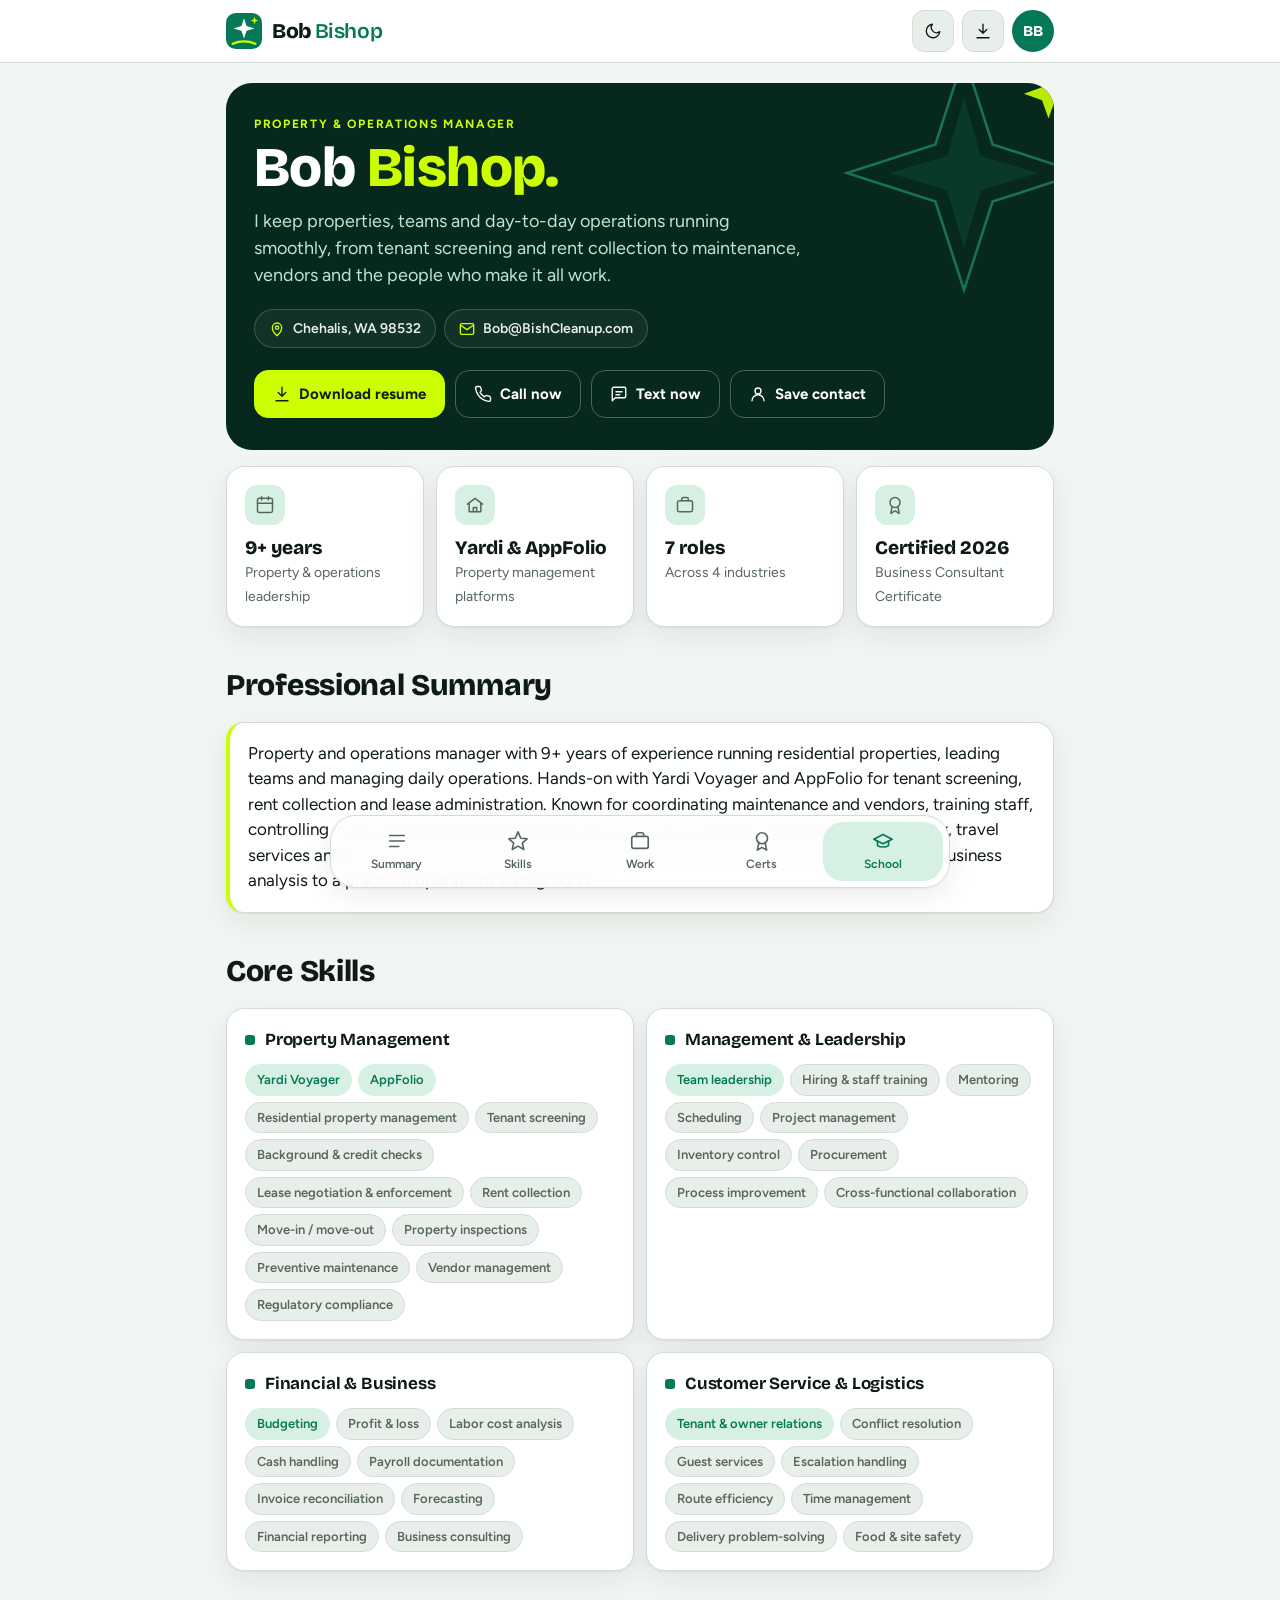
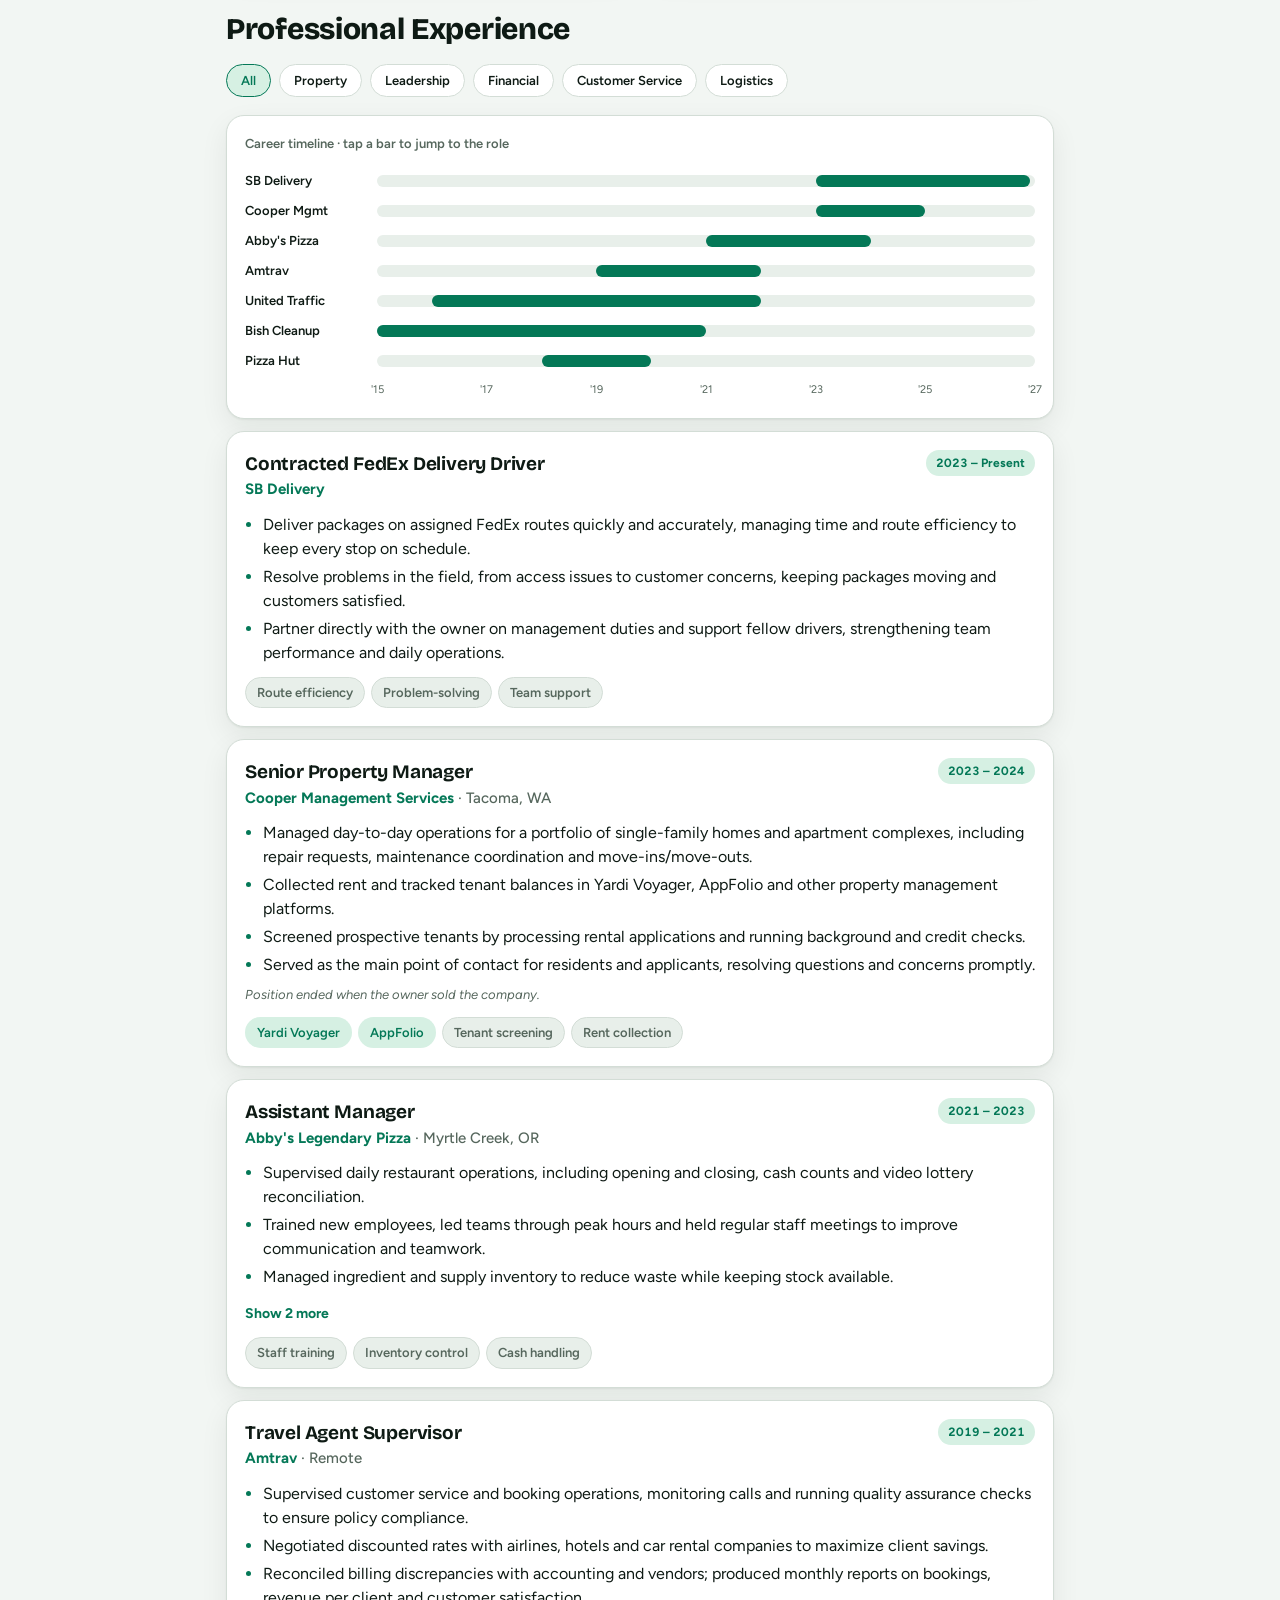
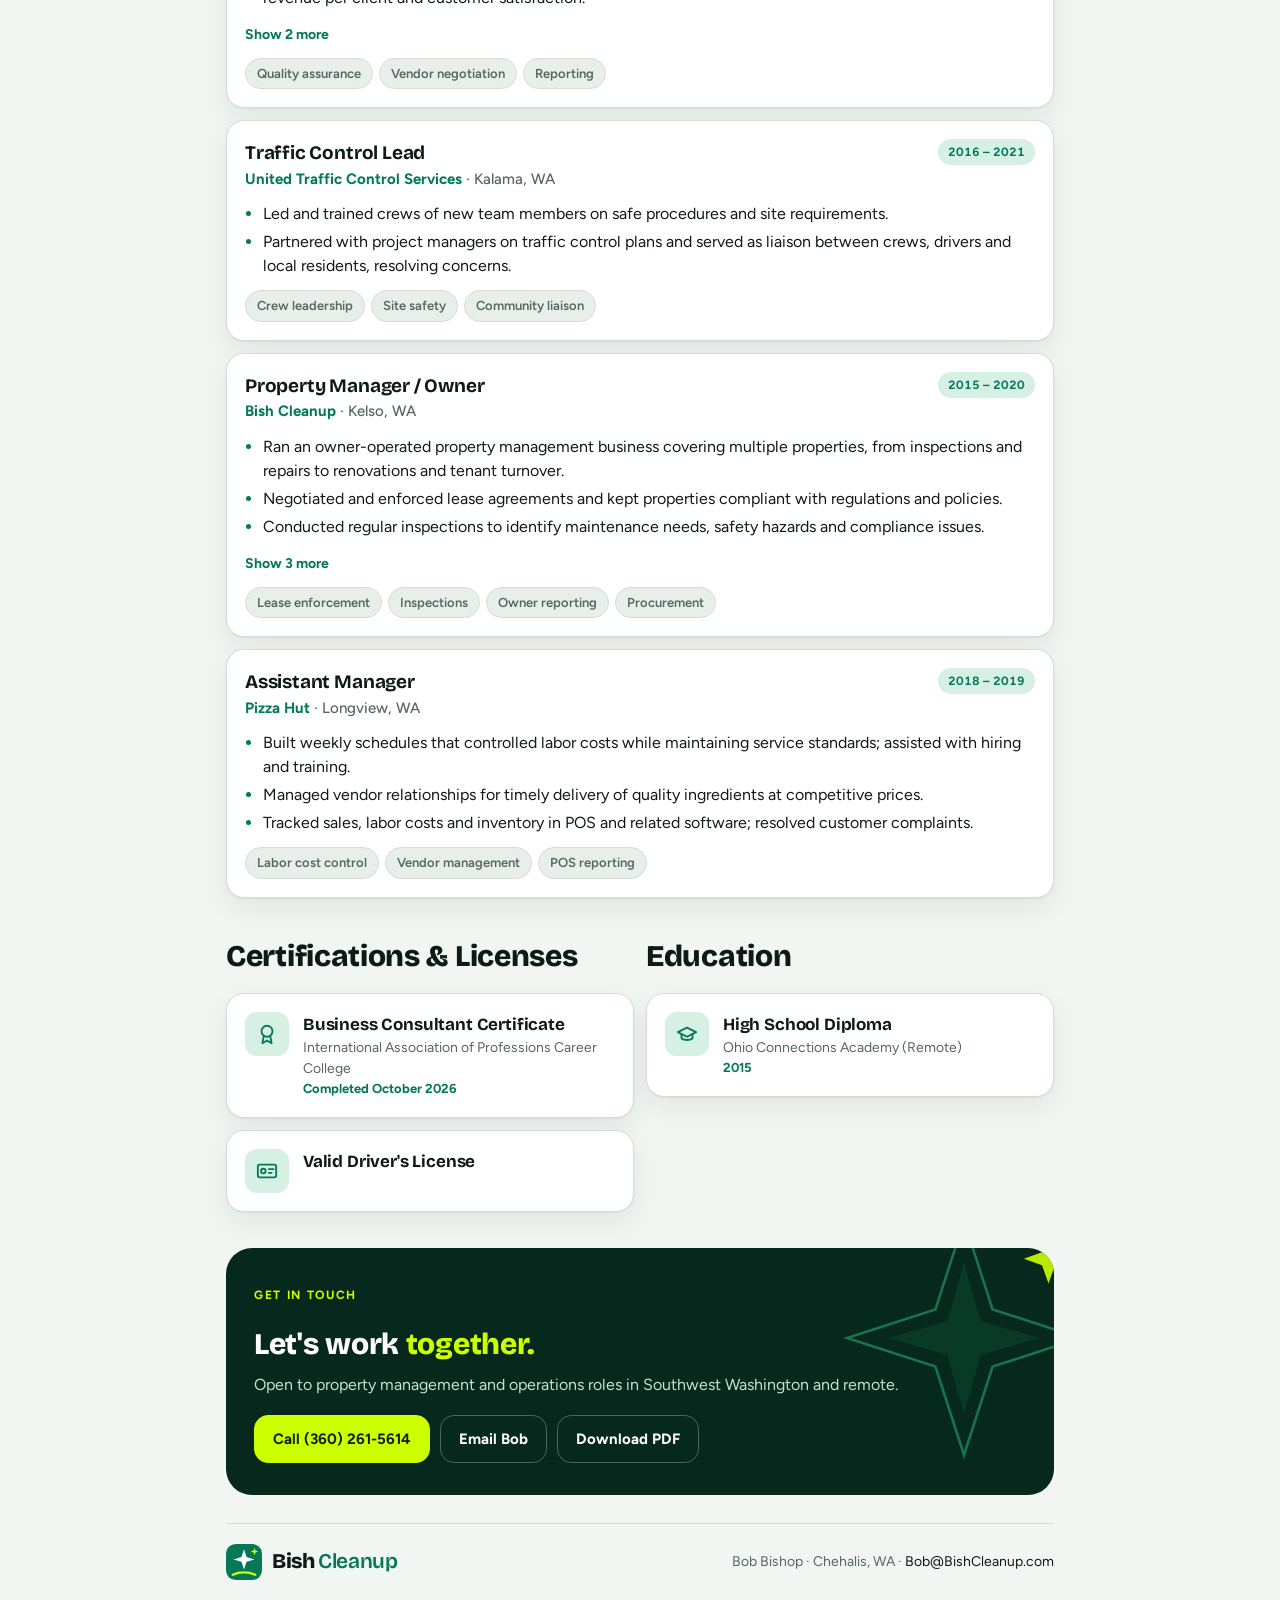
==== commit a0374c54: "Match resume to the Bish Cleanup app style Switch to the live bishcleanup.com look: Bricolage Grotes" ====
--- a/resume/public/index.html
+++ b/resume/public/index.html
@@ -11,12 +11,11 @@
 <meta property="og:title" content="Bob Bishop | Property & Operations Manager">
 <meta property="og:description" content="9+ years in residential property management, team leadership and day-to-day operations.">
 <meta property="og:url" content="https://resume.bishcleanup.com/">
-<meta name="theme-color" content="#1f7a4d">
-<link rel="icon" type="image/png" href="bish-mark.png">
-<link rel="apple-touch-icon" href="bish-mark.png">
+<meta name="theme-color" content="#047857">
+<link rel="icon" href="data:image/svg+xml,%3Csvg xmlns='http://www.w3.org/2000/svg' viewBox='0 0 48 48'%3E%3Crect width='48' height='48' rx='13' fill='%23047857'/%3E%3Cpath d='M24 7l3.4 10.2L38 20.5l-10.6 3.3L24 34l-3.4-10.2L10 20.5l10.6-3.3z' fill='%23fff'/%3E%3Cpath d='M38 5l1.3 3.7L43 10l-3.7 1.3L38 15l-1.3-3.7L33 10l3.7-1.3z' fill='%23cf0'/%3E%3Cpath d='M9 41c9-4 21-4 30 0' stroke='%23cf0' stroke-width='3.2' stroke-linecap='round' fill='none'/%3E%3C/svg%3E">
 <link rel="preconnect" href="https://fonts.googleapis.com">
 <link rel="preconnect" href="https://fonts.gstatic.com" crossorigin>
-<link href="https://fonts.googleapis.com/css2?family=Archivo:wght@600;700;800&family=Source+Sans+3:wght@400;600;700&display=swap" rel="stylesheet">
+<link href="https://fonts.googleapis.com/css2?family=Bricolage+Grotesque:opsz,wght@12..96,600;12..96,800&family=Figtree:wght@400;500;600;700&display=swap" rel="stylesheet">
 <script type="application/ld+json">
 {
   "@context": "https://schema.org",
@@ -31,280 +30,263 @@
 }
 </script>
 <style>
-/* Theme matches bishcleanup.com: sage background, forest green accent, Archivo + Source Sans 3 */
-:root {
-  --accent: #1f7a4d;
-  --accent-dark: #165c39;
-  --accent-soft: #e6f2eb;
-  --lime: #d8f31a;
-  --ink: #1c2420;
-  --ink-soft: #4a5750;
-  --muted: #64716a;
-  --bg: #f6f7f4;
-  --card: #ffffff;
-  --surface-2: #f1f4ef;
-  --border: #dde3dc;
-  --font-head: "Archivo", system-ui, sans-serif;
-  --font-body: "Source Sans 3", system-ui, sans-serif;
-  --radius: 14px;
-  --radius-sm: 9px;
-  --max: 1120px;
-  --nav-h: 64px;
-  color-scheme: light;
+/* Theme matches the Bish Cleanup app (bishcleanup.com): Bricolage Grotesque + Figtree, emerald + lime */
+:root{
+  --bg:#f2f6f3; --surface:#ffffff; --surface2:#e8efea; --line:#d3ddd6; --fg:#0e1a14; --muted:#56675d;
+  --brand:#047857; --brand-ink:#ffffff; --brand-text:#047857; --brand-soft:#d6f0e3;
+  --lime:#ccff00; --lime-ink:#10200a; --hero:#07281c;
+  --shadow:0 1px 2px rgba(10,30,20,.06),0 10px 28px rgba(10,30,20,.07);
+  --font-display:'Bricolage Grotesque','Segoe UI',system-ui,sans-serif;
+  --font-body:'Figtree',system-ui,-apple-system,'Segoe UI',sans-serif;
+  --max:860px;
+  color-scheme:light;
 }
-*, *::before, *::after { box-sizing: border-box; }
-html { scroll-behavior: smooth; }
-body { margin: 0; font-family: var(--font-body); font-size: 1.0625rem; line-height: 1.55; color: var(--ink); background: var(--bg); overflow-x: hidden; -webkit-font-smoothing: antialiased; }
-a { color: var(--accent-dark); }
-h1, h2, h3 { font-family: var(--font-head); line-height: 1.15; letter-spacing: -0.01em; }
-.wrap { width: 100%; max-width: var(--max); margin: 0 auto; padding: 0 16px; }
-.btn:focus-visible, a:focus-visible, button:focus-visible { outline: 3px solid #f2b705; outline-offset: 2px; }
-
-/* Nav (floating pill, like bishcleanup.com) */
-.topbar {
-  position: fixed; top: 12px; left: 50%; transform: translateX(-50%); z-index: 50;
-  width: calc(100% - 24px); max-width: var(--max);
-  display: flex; align-items: center; justify-content: space-between; gap: 16px;
-  min-height: var(--nav-h); padding: 0.5rem 0.6rem 0.5rem 0.75rem;
-  background: rgba(255,255,255,0.94); backdrop-filter: blur(8px);
-  border: 1px solid var(--border); border-radius: 999px; box-shadow: 0 6px 22px rgba(28,36,32,0.08);
+@media (prefers-color-scheme: dark){
+  :root:not([data-theme="light"]){
+    --bg:#09100c; --surface:#111a15; --surface2:#1a2720; --line:#26372d; --fg:#e7f0ea; --muted:#95aa9d;
+    --brand-text:#3ddc97; --brand-soft:#0f2e22; --hero:#0d2a1f;
+    --shadow:0 1px 2px rgba(0,0,0,.4),0 10px 28px rgba(0,0,0,.35); color-scheme:dark;
+  }
 }
-.brand { display: inline-flex; align-items: center; gap: 10px; text-decoration: none; color: var(--ink); font-family: var(--font-head); font-weight: 800; font-size: 1.1rem; white-space: nowrap; }
-.brand img { width: 34px; height: 34px; border-radius: 8px; display: block; }
-.nav { display: flex; gap: 0.25rem; overflow-x: auto; scrollbar-width: none; }
-.nav::-webkit-scrollbar { display: none; }
-.nav a { display: block; padding: 0.45rem 0.9rem; border-radius: 999px; text-decoration: none; color: var(--ink-soft); font-weight: 600; white-space: nowrap; transition: background .15s, color .15s; }
-.nav a:hover, .nav a.active { background: var(--accent-soft); color: var(--accent-dark); }
-
-/* Buttons */
-.btn {
-  display: inline-flex; align-items: center; justify-content: center; gap: 8px;
-  font-family: var(--font-head); font-weight: 700; font-size: 1rem;
-  padding: 0.8rem 1.35rem; border-radius: 999px; border: 2px solid var(--accent);
-  background: var(--accent); color: #fff; text-decoration: none; cursor: pointer;
-  transition: background .15s, color .15s, transform .15s, box-shadow .15s;
+:root[data-theme="dark"]{
+  --bg:#09100c; --surface:#111a15; --surface2:#1a2720; --line:#26372d; --fg:#e7f0ea; --muted:#95aa9d;
+  --brand-text:#3ddc97; --brand-soft:#0f2e22; --hero:#0d2a1f;
+  --shadow:0 1px 2px rgba(0,0,0,.4),0 10px 28px rgba(0,0,0,.35); color-scheme:dark;
 }
-.btn:hover { background: var(--accent-dark); border-color: var(--accent-dark); transform: translateY(-1px); box-shadow: 0 6px 16px rgba(31,122,77,0.22); }
-.btn-ghost { background: transparent; color: var(--accent-dark); }
-.btn-ghost:hover { background: var(--accent-soft); color: var(--accent-dark); box-shadow: none; }
-.btn-sm { padding: 0.5rem 1rem; font-size: 0.93rem; }
-.btn svg { width: 18px; height: 18px; }
-
-/* Hero */
-.hero { padding: calc(var(--nav-h) + 3.5rem) 0 0; }
-.eyebrow { font-family: var(--font-head); font-size: 0.8rem; font-weight: 700; letter-spacing: 0.08em; text-transform: uppercase; color: var(--accent-dark); margin: 0 0 0.5rem; }
-.hero h1 { font-size: clamp(2.6rem, 7vw, 4.2rem); font-weight: 800; margin: 0 0 0.75rem; letter-spacing: -0.02em; }
-.hero h1 .hl { background: linear-gradient(transparent 62%, var(--lime) 62%, var(--lime) 92%, transparent 92%); padding: 0 .08em; }
-.hero .lede { font-size: 1.15rem; color: var(--ink-soft); max-width: 62ch; margin: 0 0 1.5rem; }
-.contact { display: flex; flex-wrap: wrap; gap: 8px; margin-bottom: 1.5rem; }
-.chip-link { display: inline-flex; align-items: center; gap: 8px; padding: 0.45rem 0.95rem; border-radius: 999px; background: var(--card); border: 1px solid var(--border); color: var(--ink); text-decoration: none; font-weight: 600; font-size: 0.97rem; }
-a.chip-link:hover { border-color: var(--accent); color: var(--accent-dark); }
-.chip-link svg { width: 16px; height: 16px; color: var(--accent); }
-.cta { display: flex; flex-wrap: wrap; gap: 0.75rem; }
-
-/* Fact cards */
-.stats { display: grid; grid-template-columns: repeat(4, 1fr); gap: 1rem; margin-top: 2.5rem; }
-.stat { background: var(--card); border: 1px solid var(--border); border-radius: var(--radius); padding: 1.1rem 1.25rem; }
-.stat b { display: block; font-family: var(--font-head); font-size: 1.3rem; line-height: 1.2; color: var(--accent-dark); }
-.stat span { color: var(--ink-soft); font-size: 0.97rem; }
-
-/* Sections */
-section.block { padding: 2.5rem 0 0; scroll-margin-top: calc(var(--nav-h) + 24px); }
-.section-head { display: flex; align-items: baseline; justify-content: space-between; gap: 16px; flex-wrap: wrap; margin-bottom: 1rem; }
-h2 { font-size: clamp(1.5rem, 3.5vw, 2.1rem); font-weight: 700; margin: 0; }
-h2 .num { display: inline-grid; place-items: center; width: 34px; height: 34px; border-radius: 10px; background: var(--accent-soft); color: var(--accent-dark); font-size: 0.85rem; font-weight: 800; margin-right: 10px; vertical-align: 4px; }
-.card { background: var(--card); border: 1px solid var(--border); border-radius: var(--radius); padding: 1.25rem; transition: border-color .15s, box-shadow .15s, transform .15s; }
-.summary { border-left: 4px solid var(--accent); }
-.summary p { margin: 0; font-size: 1.1rem; color: var(--ink-soft); }
-
-/* Skills */
-.skills { display: grid; grid-template-columns: repeat(2, 1fr); gap: 1rem; }
-.skill-group h3 { margin: 0 0 0.75rem; font-size: 1.12rem; display: flex; align-items: center; gap: 10px; }
-.skill-group h3 .dot { width: 10px; height: 10px; border-radius: 3px; background: var(--accent); }
-.tags { display: flex; flex-wrap: wrap; gap: 6px; }
-.tag { font-size: 0.9rem; padding: 3px 11px; border-radius: 999px; background: var(--surface-2); color: var(--ink-soft); border: 1px solid var(--border); }
-.tag.key { background: var(--accent-soft); color: var(--accent-dark); border-color: transparent; font-weight: 700; }
-
-/* Filters */
-.filters { display: flex; flex-wrap: wrap; gap: 6px; }
-.filter { font-family: var(--font-head); font-size: 0.88rem; font-weight: 700; padding: 0.4rem 0.9rem; border-radius: 999px; cursor: pointer; background: var(--card); color: var(--ink-soft); border: 1px solid var(--border); }
-.filter:hover { border-color: var(--accent); color: var(--accent-dark); }
-.filter[aria-pressed="true"] { background: var(--accent); border-color: var(--accent); color: #fff; }
-
-/* Timeline */
-.gantt { margin-bottom: 1rem; padding: 1.1rem 1.25rem 0.75rem; }
-.gantt-title { font-size: 0.9rem; color: var(--muted); font-weight: 600; margin: 0 0 0.75rem; }
-.g-row { display: grid; grid-template-columns: 150px 1fr; align-items: center; gap: 12px; height: 28px; cursor: pointer; }
-.g-label { font-size: 0.92rem; color: var(--ink-soft); font-weight: 600; white-space: nowrap; overflow: hidden; text-overflow: ellipsis; }
-.g-track { position: relative; height: 12px; background: var(--surface-2); border-radius: 999px; }
-.g-bar { position: absolute; top: 0; bottom: 0; border-radius: 999px; background: var(--accent); opacity: .85; transition: opacity .2s, transform .2s; }
-.g-row:hover .g-bar, .g-row.hot .g-bar { opacity: 1; transform: scaleY(1.35); }
-.g-row.dim .g-bar { opacity: .18; }
-.g-row.dim .g-label { opacity: .45; }
-.g-axis { display: grid; grid-template-columns: 150px 1fr; gap: 12px; margin-top: 6px; }
-.g-ticks { position: relative; height: 18px; font-size: 0.78rem; color: var(--muted); }
-.g-ticks span { position: absolute; transform: translateX(-50%); }
-
-/* Jobs */
-.jobs { display: grid; gap: 1rem; }
-.job { scroll-margin-top: calc(var(--nav-h) + 40px); }
-.job:hover, .job.hot { border-color: var(--accent); box-shadow: 0 8px 20px rgba(28,36,32,0.08); }
-.job.dim { opacity: .35; }
-.job-head { display: flex; justify-content: space-between; gap: 6px 16px; flex-wrap: wrap; }
-.job h3 { margin: 0; font-size: 1.2rem; }
-.job .org { color: var(--accent-dark); font-weight: 700; }
-.job .where { color: var(--muted); font-weight: 600; }
-.job .dates { font-family: var(--font-head); font-size: 0.85rem; font-weight: 700; color: var(--accent-dark); background: var(--accent-soft); border-radius: 999px; padding: 3px 11px; height: fit-content; white-space: nowrap; }
-.job ul { margin: 0.75rem 0 0; padding-left: 1.15rem; color: var(--ink-soft); }
-.job li { margin: 0.2rem 0; }
-.job li::marker { color: var(--accent); }
-.job .note { margin: 0.5rem 0 0; font-size: 0.92rem; color: var(--muted); font-style: italic; }
-.job .more { display: none; }
-.job.open .more { display: list-item; }
-.toggle { margin-top: 0.6rem; font-family: var(--font-head); font-size: 0.9rem; font-weight: 700; color: var(--accent-dark); background: none; border: 0; padding: 0; cursor: pointer; }
-.job .tags { margin-top: 0.75rem; }
-
-/* Credentials */
-.two { display: grid; grid-template-columns: 1fr 1fr; gap: 1rem; }
-.cred { display: flex; gap: 16px; align-items: flex-start; }
-.cred-icon { flex: none; width: 44px; height: 44px; border-radius: 12px; background: var(--accent-soft); color: var(--accent-dark); display: grid; place-items: center; }
-.cred-icon svg { width: 22px; height: 22px; }
-.cred h3 { margin: 0; font-size: 1.12rem; }
-.cred .org { color: var(--ink-soft); }
-.cred .dates { color: var(--accent-dark); font-size: 0.92rem; font-weight: 700; }
-.stack { display: grid; gap: 1rem; }
-
-/* CTA band + footer */
-.cta-band { margin-top: 2.5rem; background: var(--accent-soft); border: 1px solid var(--border); border-radius: var(--radius); padding: 1.5rem; display: flex; flex-wrap: wrap; align-items: center; justify-content: space-between; gap: 1rem; }
-.cta-band h2 { font-size: 1.4rem; }
-.cta-band p { margin: 0.25rem 0 0; color: var(--ink-soft); }
-.footer { margin-top: 4rem; background: var(--ink); color: #dfe6e1; padding: 2.5rem 0 2rem; }
-.footer .wrap { display: flex; flex-wrap: wrap; justify-content: space-between; align-items: center; gap: 1rem; }
-.footer a { color: #fff; }
-.footer img { height: 34px; width: auto; display: block; }
-.footer p { margin: 0.5rem 0 0; font-size: 0.97rem; }
-
-.print-only { display: none; }
-
-@media (max-width: 899px) {
-  .stats { grid-template-columns: repeat(2, 1fr); }
-  .nav a { padding: 0.45rem 0.6rem; }
+*,*::before,*::after{box-sizing:border-box}
+html{scroll-behavior:smooth}
+body{margin:0;background:var(--bg);color:var(--fg);font-family:var(--font-body);font-size:16px;line-height:1.5;-webkit-font-smoothing:antialiased}
+h1,h2,h3{font-family:var(--font-display);letter-spacing:-.01em;text-wrap:balance}
+a{color:var(--brand-text)}
+:focus-visible{outline:2px solid var(--brand-text);outline-offset:2px}
+.ic{width:18px;height:18px;flex:none}
+.wrap{width:100%;max-width:var(--max);margin:0 auto;padding:0 16px}
+
+/* header */
+.top{position:sticky;top:0;z-index:50;background:var(--surface);border-bottom:1px solid var(--line)}
+.top-in{max-width:var(--max);margin:0 auto;display:flex;align-items:center;justify-content:space-between;gap:12px;padding:10px 16px}
+.brand{display:flex;align-items:center;gap:10px;text-decoration:none;color:var(--fg)}
+.mark{width:36px;height:36px;flex:none}
+.wm{font-family:var(--font-display);font-weight:800;font-size:21px;letter-spacing:-.02em;line-height:1}
+.wm em{font-style:normal;font-weight:600;color:var(--brand-text);margin-left:4px}
+.top-r{display:flex;align-items:center;gap:8px}
+.icon-btn{display:inline-grid;place-items:center;width:42px;height:42px;border-radius:12px;border:1px solid var(--line);background:var(--surface2);cursor:pointer;color:var(--fg);text-decoration:none}
+.icon-btn:hover{border-color:var(--brand-text)}
+.avatar{display:inline-grid;place-items:center;width:42px;height:42px;border-radius:50%;border:2px solid var(--brand-text);background:var(--brand);color:#fff;font-family:var(--font-display);font-weight:800;text-decoration:none;font-size:15px}
+
+/* buttons */
+.btn{display:inline-flex;align-items:center;justify-content:center;gap:8px;padding:12px 18px;border-radius:14px;border:1px solid var(--line);background:var(--surface2);font-family:var(--font-body);font-weight:700;font-size:15px;cursor:pointer;text-decoration:none;color:var(--fg);min-height:48px;line-height:1.2}
+.btn:hover{border-color:var(--brand-text)}
+.btn.primary{background:var(--brand);border-color:var(--brand);color:var(--brand-ink)}
+.btn.primary:hover{filter:brightness(1.08)}
+.btn.lime{background:var(--lime);border-color:var(--lime);color:var(--lime-ink)}
+.btn.lime:hover{filter:brightness(1.05)}
+.btn.ghost{background:transparent;border-color:rgba(255,255,255,.28);color:#fff}
+.btn.ghost:hover{border-color:var(--lime)}
+
+/* hero card */
+main{padding:20px 0 120px}
+.hero{position:relative;overflow:hidden;border-radius:26px;padding:32px 28px;background:var(--hero);color:#fff}
+.hero svg.art{position:absolute;right:-40px;top:-40px;width:260px;height:260px;opacity:.9;pointer-events:none}
+.eyebrow{font-size:12px;font-weight:700;letter-spacing:.14em;text-transform:uppercase;color:var(--brand-text);margin:0 0 6px}
+.hero .eyebrow{color:var(--lime);position:relative}
+.hero h1{position:relative;font-size:clamp(38px,8vw,56px);font-weight:800;line-height:1.02;margin:0 0 12px;color:#fff}
+.hero h1 .lime{color:var(--lime)}
+.hero .lede{position:relative;color:#bfe6d3;font-size:18px;max-width:46ch;margin:0 0 20px}
+.contact{position:relative;display:flex;flex-wrap:wrap;gap:8px;margin-bottom:22px}
+.chip-link{display:inline-flex;align-items:center;gap:8px;padding:8px 14px;border-radius:999px;border:1px solid rgba(255,255,255,.18);background:rgba(255,255,255,.05);color:#e7f0ea;text-decoration:none;font-weight:600;font-size:14px}
+a.chip-link:hover{border-color:var(--lime);color:#fff}
+.chip-link svg{width:16px;height:16px;color:var(--lime)}
+.cta{position:relative;display:flex;flex-wrap:wrap;gap:10px}
+
+/* fact cards */
+.stats{display:grid;grid-template-columns:repeat(4,1fr);gap:12px;margin-top:16px}
+.card{background:var(--surface);border:1px solid var(--line);border-radius:18px;padding:18px;box-shadow:var(--shadow)}
+.tile{display:inline-grid;place-items:center;width:40px;height:40px;border-radius:12px;background:var(--brand-soft);color:var(--brand-text);margin-bottom:12px}
+.tile svg{width:20px;height:20px}
+.stat b{display:block;font-family:var(--font-display);font-weight:800;font-size:19px;line-height:1.2}
+.stat span{color:var(--muted);font-size:14px}
+
+/* sections */
+section.block{padding:36px 0 0;scroll-margin-top:72px}
+.section-head{display:flex;align-items:flex-end;justify-content:space-between;gap:12px;flex-wrap:wrap;margin-bottom:14px}
+h2{font-size:clamp(24px,4vw,30px);font-weight:800;margin:0}
+h2 .num{display:none}
+.summary p{margin:0;font-size:17px;color:var(--fg)}
+.summary{border-left:4px solid var(--lime)}
+
+.skills{display:grid;grid-template-columns:repeat(2,1fr);gap:12px}
+.skill-group h3{margin:0 0 12px;font-size:17px;font-weight:700;display:flex;align-items:center;gap:10px}
+.skill-group h3 .dot{width:10px;height:10px;border-radius:3px;background:var(--brand-text)}
+.tags{display:flex;flex-wrap:wrap;gap:6px}
+.tag{font-size:13px;font-weight:600;padding:5px 11px;border-radius:999px;background:var(--surface2);color:var(--muted);border:1px solid var(--line)}
+.tag.key{background:var(--brand-soft);color:var(--brand-text);border-color:transparent}
+
+/* filters = app chips */
+.filters{display:flex;gap:8px;overflow-x:auto;padding-bottom:4px;scrollbar-width:none;max-width:100%}
+.filters::-webkit-scrollbar{display:none}
+.filter{display:inline-flex;align-items:center;padding:8px 14px;border-radius:999px;border:1px solid var(--line);background:var(--surface);font-family:var(--font-body);font-weight:600;font-size:13px;cursor:pointer;white-space:nowrap;color:var(--fg)}
+.filter[aria-pressed="true"]{background:var(--brand-soft);border-color:var(--brand-text);color:var(--brand-text)}
+
+/* timeline */
+.gantt{margin-bottom:12px}
+.gantt-title{font-size:13px;color:var(--muted);font-weight:600;margin:0 0 12px}
+.g-row{display:grid;grid-template-columns:120px 1fr;align-items:center;gap:12px;height:30px;cursor:pointer}
+.g-label{font-size:13px;font-weight:600;white-space:nowrap;overflow:hidden;text-overflow:ellipsis}
+.g-track{position:relative;height:12px;background:var(--surface2);border-radius:999px}
+.g-bar{position:absolute;top:0;bottom:0;border-radius:999px;background:var(--brand);transition:opacity .2s,transform .2s,background .2s}
+.g-row:hover .g-bar,.g-row.hot .g-bar{background:var(--lime);transform:scaleY(1.3)}
+.g-row.dim .g-bar{opacity:.2}
+.g-row.dim .g-label{opacity:.45}
+.g-axis{display:grid;grid-template-columns:120px 1fr;gap:12px;margin-top:6px}
+.g-ticks{position:relative;height:18px;font-size:11px;color:var(--muted)}
+.g-ticks span{position:absolute;transform:translateX(-50%)}
+
+/* jobs */
+.jobs{display:grid;gap:12px}
+.job{transition:opacity .25s,border-color .2s;scroll-margin-top:90px}
+.job:hover,.job.hot{border-color:var(--brand-text)}
+.job.dim{opacity:.35}
+.job-head{display:flex;justify-content:space-between;gap:6px 16px;flex-wrap:wrap}
+.job h3{margin:0;font-size:19px;font-weight:700}
+.job .org{color:var(--brand-text);font-weight:700;font-size:15px}
+.job .where{color:var(--muted);font-weight:500}
+.job .dates{font-size:12px;font-weight:700;color:var(--brand-text);background:var(--brand-soft);border-radius:999px;padding:4px 10px;height:fit-content;white-space:nowrap;font-variant-numeric:tabular-nums}
+.job ul{margin:12px 0 0;padding-left:18px}
+.job li{margin:4px 0}
+.job li::marker{color:var(--brand-text)}
+.job .note{margin:8px 0 0;font-size:13px;color:var(--muted);font-style:italic}
+.job .more{display:none}
+.job.open .more{display:list-item}
+.toggle{margin-top:10px;font:inherit;font-size:14px;font-weight:700;color:var(--brand-text);background:none;border:0;padding:0;cursor:pointer}
+.job .tags{margin-top:12px}
+
+/* credentials */
+.two{display:grid;grid-template-columns:1fr 1fr;gap:12px}
+.cred{display:flex;gap:14px;align-items:flex-start}
+.cred-icon{flex:none;width:44px;height:44px;border-radius:12px;background:var(--brand-soft);color:var(--brand-text);display:grid;place-items:center}
+.cred-icon svg{width:22px;height:22px}
+.cred h3{margin:0;font-size:17px}
+.cred .org{color:var(--muted);font-size:14px}
+.cred .dates{color:var(--brand-text);font-size:13px;font-weight:700}
+.stack{display:grid;gap:12px}
+
+/* CTA hero + footer */
+.cta-hero{margin-top:36px}
+.cta-hero h2{color:#fff;position:relative}
+.cta-hero p{position:relative;color:#bfe6d3;margin:6px 0 18px}
+.foot{display:flex;align-items:center;justify-content:space-between;gap:12px;flex-wrap:wrap;margin-top:28px;padding-top:20px;border-top:1px solid var(--line);color:var(--muted);font-size:14px}
+.foot a{text-decoration:none;color:var(--fg)}
+
+/* bottom nav (like the app) */
+.bnav{position:fixed;left:50%;transform:translateX(-50%);bottom:max(12px,env(safe-area-inset-bottom,0px));z-index:60;width:calc(100% - 24px);max-width:620px;
+  background:color-mix(in srgb,var(--surface) 92%,transparent);backdrop-filter:blur(12px);border:1px solid var(--line);border-radius:26px;box-shadow:var(--shadow);padding:6px}
+.bnav-in{display:grid;grid-template-columns:repeat(5,1fr);gap:2px}
+.bnav a{display:flex;flex-direction:column;align-items:center;gap:3px;padding:8px 4px;border-radius:20px;text-decoration:none;color:var(--muted);font-size:12px;font-weight:600}
+.bnav a svg{width:22px;height:22px}
+.bnav a.active,.bnav a:hover{background:var(--brand-soft);color:var(--brand-text)}
+
+.print-only{display:none}
+
+@media (max-width:760px){
+  .stats{grid-template-columns:repeat(2,1fr)}
+  .skills,.two{grid-template-columns:1fr}
+  .g-row,.g-axis{grid-template-columns:92px 1fr}
+  .hero{padding:28px 22px}
+  .hero svg.art{width:200px;height:200px}
+  .cta .btn{flex:1 1 100%}
+  .bnav a{font-size:11px}
+  .hide-sm{display:none}
 }
-@media (max-width: 760px) {
-  .skills, .two { grid-template-columns: 1fr; }
-  .g-row, .g-axis { grid-template-columns: 96px 1fr; }
-}
-@media (max-width: 699px) {
-  body { font-size: 1rem; }
-  .nav { display: none; }
-  .topbar { padding: 0.4rem 0.45rem 0.4rem 0.6rem; min-height: 56px; }
-  .hero { padding-top: calc(56px + 2.5rem); }
-  .cta .btn { flex: 1 1 100%; }
-}
-@media (prefers-reduced-motion: reduce) { html { scroll-behavior: auto; } * { transition: none !important; } }
-
-/* ---------- Print / PDF ---------- */
-@page { size: Letter; margin: 0.45in 0.55in; }
-@media print {
-  body { font-size: 10.5pt; line-height: 1.3; background: #fff; -webkit-print-color-adjust: exact; print-color-adjust: exact; }
-  .no-print, .topbar, .stats, .gantt, .filters, .toggle, .cta-band, .footer, .hero .cta, .job .tags { display: none !important; }
-  .print-only { display: inline-flex !important; }
-  .wrap { max-width: none; padding: 0; }
-  .hero { padding: 0 0 8pt; border-bottom: 2pt solid var(--accent); }
-  .eyebrow { font-size: 9pt; margin: 0 0 2pt; }
-  .hero h1 { font-size: 26pt; margin: 0 0 4pt; }
-  .hero .lede { display: none; }
-  .contact { margin: 0; gap: 0 14pt; }
-  .chip-link { padding: 0; border: 0; background: none; color: var(--ink-soft); font-size: 10pt; font-weight: 600; }
-  .chip-link svg { width: 10pt; height: 10pt; }
-  section.block { padding: 10pt 0 0; }
-  .section-head { margin-bottom: 5pt; }
-  h2 { font-size: 11pt; text-transform: uppercase; letter-spacing: .08em; color: var(--accent-dark); border-bottom: 1px solid var(--border); padding-bottom: 2pt; width: 100%; }
-  h2 .num { display: none; }
-  .card { border: 0; padding: 0; border-radius: 0; box-shadow: none; }
-  .summary { border-left: 0; }
-  .summary p { font-size: 10.5pt; }
-  .skills { grid-template-columns: 1fr; gap: 2pt; }
-  .skill-group { display: flex; gap: 6pt; }
-  .skill-group h3 { flex: none; width: 1.75in; margin: 0; font-size: 10pt; }
-  .skill-group h3 .dot { display: none; }
-  .skill-group .tags { display: block; }
-  .skill-group .tag { display: inline; padding: 0; border: 0; background: none; font-size: 10pt; color: var(--ink-soft); font-weight: 400; }
-  .skill-group .tag.key { font-weight: 700; color: var(--ink); }
-  .skill-group .tag + .tag::before { content: " \00b7  "; color: var(--accent); font-weight: 700; }
-  .jobs { gap: 8pt; }
-  .job { opacity: 1 !important; break-inside: avoid; }
-  .job h3 { font-size: 11pt; }
-  .job .org { font-size: 10pt; }
-  .job .dates { font-size: 9pt; padding: 0; background: none; color: var(--ink-soft); }
-  .job ul { margin: 3pt 0 0; padding-left: 13pt; }
-  .job li { margin: 1pt 0; }
-  .job .more { display: list-item !important; }
-  .job .note { font-size: 9pt; margin: 2pt 0 0; }
-  .two { gap: 8pt 18pt; }
-  .stack { gap: 6pt; }
-  .cred { gap: 8pt; break-inside: avoid; }
-  .cred-icon { width: 22pt; height: 22pt; border-radius: 6pt; }
-  .cred-icon svg { width: 12pt; height: 12pt; }
-  .cred h3 { font-size: 10.5pt; }
-  .cred .org, .cred .dates { font-size: 9.5pt; }
-  a { text-decoration: none; }
+@media (prefers-reduced-motion:reduce){html{scroll-behavior:auto}*{transition:none !important}}
+
+/* ---------- Print ---------- */
+@page{size:Letter;margin:.45in .55in}
+@media print{
+  :root,:root[data-theme="dark"]{--bg:#fff;--surface:#fff;--surface2:#eef3ef;--line:#d3ddd6;--fg:#0e1a14;--muted:#56675d;--brand-text:#047857;--brand-soft:#d6f0e3;--shadow:none;color-scheme:light}
+  body{font-size:10pt;line-height:1.32;background:#fff;-webkit-print-color-adjust:exact;print-color-adjust:exact}
+  .top,.bnav,.stats,.gantt,.filters,.toggle,.cta-hero,.foot,.hero .cta,.hero .art,.job .tags,.no-print{display:none !important}
+  .print-only{display:inline-flex !important}
+  main{padding:0}
+  .wrap{max-width:none;padding:0}
+  .hero{background:none;color:var(--fg);border-radius:0;padding:0 0 8pt;border-bottom:2pt solid var(--brand-text)}
+  .hero .eyebrow{color:var(--brand-text)}
+  .hero h1{color:var(--fg);font-size:26pt;margin:0 0 4pt}
+  .hero h1 .lime{color:var(--brand-text)}
+  .hero .lede{display:none}
+  .contact{margin:0;gap:0 14pt}
+  .chip-link{padding:0;border:0;background:none;color:var(--fg);font-size:9.5pt}
+  .chip-link svg{color:var(--brand-text)}
+  section.block{padding:10pt 0 0}
+  h2{font-size:11pt;text-transform:uppercase;letter-spacing:.1em;color:var(--brand-text);border-bottom:1px solid var(--line);padding-bottom:2pt;width:100%}
+  .card{border:0;padding:0;border-radius:0;box-shadow:none}
+  .summary{border:0}
+  .job{opacity:1 !important;break-inside:avoid}
+  .job .more{display:list-item !important}
+  .job .dates{background:none;padding:0}
 }
 </style>
+<script>(function(){try{var t=localStorage.getItem("theme");if(t)document.documentElement.setAttribute("data-theme",t)}catch(e){}})();</script>
 </head>
 <body>
-
-<header class="topbar no-print">
-  <a class="brand" href="#top"><img src="bish-mark.png" alt="" width="34" height="34">Bob Bishop</a>
-  <nav class="nav" aria-label="Sections">
-    <a href="#summary">Summary</a>
-    <a href="#skills">Skills</a>
-    <a href="#experience">Experience</a>
-    <a href="#certifications">Certifications</a>
-    <a href="#education">Education</a>
-  </nav>
-  <a class="btn btn-sm" href="Bob_Bishop_Resume.pdf" download>Download PDF</a>
+<svg width="0" height="0" style="position:absolute" aria-hidden="true"><defs>
+  <symbol id="mark" viewBox="0 0 48 48">
+    <rect width="48" height="48" rx="13" fill="#047857"/>
+    <path d="M24 7l3.4 10.2L38 20.5l-10.6 3.3L24 34l-3.4-10.2L10 20.5l10.6-3.3z" fill="#ffffff"/>
+    <path d="M38 5l1.3 3.7L43 10l-3.7 1.3L38 15l-1.3-3.7L33 10l3.7-1.3z" fill="#ccff00"/>
+    <path d="M9 41c9-4 21-4 30 0" stroke="#ccff00" stroke-width="3.2" stroke-linecap="round" fill="none"/>
+  </symbol>
+  <symbol id="art" viewBox="0 0 200 200"><path d="M100 10l22 68 68 22-68 22-22 68-22-68-68-22 68-22z" stroke="#1d7a58" stroke-width="2" fill="none"/><path d="M100 42l13 45 45 13-45 13-13 45-13-45-45-13 45-13z" fill="#0b3b2a"/><path d="M165 20l5 14 14 5-14 5-5 14-5-14-14-5 14-5z" fill="#ccff00"/></symbol>
+</defs></svg>
+
+<header class="top">
+  <div class="top-in">
+    <a class="brand" href="#top" aria-label="Back to top"><svg class="mark"><use href="#mark"/></svg><span class="wm">Bob<em>Bishop</em></span></a>
+    <div class="top-r">
+      <button class="icon-btn" id="themeBtn" type="button" aria-label="Switch light or dark theme"></button>
+      <a class="icon-btn" href="Bob_Bishop_Resume.pdf" download aria-label="Download PDF" title="Download PDF"><svg class="ic" viewBox="0 0 24 24" fill="none" stroke="currentColor" stroke-width="1.8" stroke-linecap="round" stroke-linejoin="round" aria-hidden="true"><path d="M12 3v12m0 0-5-5m5 5 5-5M4 21h16"/></svg></a>
+      <a class="avatar" href="https://bishcleanup.com/" title="Bish Cleanup">BB</a>
+    </div>
+  </div>
 </header>
 
 <main id="top">
-  <div class="hero">
-    <div class="wrap">
+  <div class="wrap">
+    <div class="hero">
+      <svg class="art" aria-hidden="true"><use href="#art"/></svg>
       <p class="eyebrow">Property &amp; Operations Manager</p>
-      <h1>Bob <span class="hl">Bishop</span></h1>
+      <h1>Bob <span class="lime">Bishop.</span></h1>
       <p class="lede">I keep properties, teams and day-to-day operations running smoothly, from tenant screening and rent collection to maintenance, vendors and the people who make it all work.</p>
       <div class="contact">
         <span class="chip-link"><svg viewBox="0 0 24 24" fill="none" stroke="currentColor" stroke-width="2" aria-hidden="true"><path d="M12 22s7-6.3 7-12a7 7 0 1 0-14 0c0 5.7 7 12 7 12z"/><circle cx="12" cy="10" r="2.5"/></svg>Chehalis, WA 98532</span>
-        <a class="chip-link" href="tel:+13602615614"><svg viewBox="0 0 24 24" fill="none" stroke="currentColor" stroke-width="2" aria-hidden="true"><path d="M22 16.9v3a2 2 0 0 1-2.2 2 19.8 19.8 0 0 1-8.6-3.1 19.5 19.5 0 0 1-6-6A19.8 19.8 0 0 1 2.1 4.2 2 2 0 0 1 4.1 2h3a2 2 0 0 1 2 1.7c.1.9.4 1.8.7 2.7a2 2 0 0 1-.5 2.1L8 9.8a16 16 0 0 0 6 6l1.3-1.3a2 2 0 0 1 2.1-.4c.9.3 1.8.6 2.7.7a2 2 0 0 1 1.7 2z"/></svg>(360) 261-5614</a>
         <a class="chip-link" href="mailto:Bob@BishCleanup.com"><svg viewBox="0 0 24 24" fill="none" stroke="currentColor" stroke-width="2" aria-hidden="true"><rect x="2" y="4" width="20" height="16" rx="2"/><path d="m22 6-10 7L2 6"/></svg>Bob@BishCleanup.com</a>
-        <a class="chip-link print-only" href="https://resume.bishcleanup.com/"><svg viewBox="0 0 24 24" fill="none" stroke="currentColor" stroke-width="2" aria-hidden="true"><circle cx="12" cy="12" r="10"/><path d="M2 12h20M12 2a15 15 0 0 1 0 20M12 2a15 15 0 0 0 0 20"/></svg>resume.bishcleanup.com</a>
+        <a class="chip-link print-only" href="tel:+13602615614">(360) 261-5614</a>
+        <a class="chip-link print-only" href="https://resume.bishcleanup.com/">resume.bishcleanup.com</a>
       </div>
       <div class="cta">
-        <a class="btn" href="Bob_Bishop_Resume.pdf" download>
-          <svg viewBox="0 0 24 24" fill="none" stroke="currentColor" stroke-width="2.2" stroke-linecap="round" stroke-linejoin="round" aria-hidden="true"><path d="M12 3v12m0 0-5-5m5 5 5-5M4 21h16"/></svg>Download PDF
-        </a>
-        <a class="btn btn-ghost" href="mailto:Bob@BishCleanup.com?subject=Opportunity%20for%20Bob%20Bishop">Get in touch</a>
-        <a class="btn btn-ghost" href="bob-bishop.vcf" download>Save contact</a>
+        <a class="btn lime" href="Bob_Bishop_Resume.pdf" download><svg class="ic" viewBox="0 0 24 24" fill="none" stroke="currentColor" stroke-width="1.8" stroke-linecap="round" stroke-linejoin="round" aria-hidden="true"><path d="M12 3v12m0 0-5-5m5 5 5-5M4 21h16"/></svg>Download resume</a>
+        <a class="btn ghost" href="tel:+13602615614"><svg class="ic" viewBox="0 0 24 24" fill="none" stroke="currentColor" stroke-width="1.8" stroke-linecap="round" stroke-linejoin="round" aria-hidden="true"><path d="M22 16.9v3a2 2 0 0 1-2.2 2 19.8 19.8 0 0 1-8.6-3.1 19.5 19.5 0 0 1-6-6A19.8 19.8 0 0 1 2.1 4.2 2 2 0 0 1 4.1 2h3a2 2 0 0 1 2 1.7c.1.9.4 1.8.7 2.7a2 2 0 0 1-.5 2.1L8 9.8a16 16 0 0 0 6 6l1.3-1.3a2 2 0 0 1 2.1-.4c.9.3 1.8.6 2.7.7a2 2 0 0 1 1.7 2z"/></svg>Call now</a>
+        <a class="btn ghost" href="sms:+13602615614"><svg class="ic" viewBox="0 0 24 24" fill="none" stroke="currentColor" stroke-width="1.8" stroke-linecap="round" stroke-linejoin="round" aria-hidden="true"><path d="M21 15a2 2 0 0 1-2 2H7l-4 4V5a2 2 0 0 1 2-2h14a2 2 0 0 1 2 2z"/><path d="M8 9h8M8 13h5"/></svg>Text now</a>
+        <a class="btn ghost" href="bob-bishop.vcf" download><svg class="ic" viewBox="0 0 24 24" fill="none" stroke="currentColor" stroke-width="1.8" stroke-linecap="round" stroke-linejoin="round" aria-hidden="true"><circle cx="12" cy="8" r="4"/><path d="M4 21a8 8 0 0 1 16 0"/></svg>Save contact</a>
       </div>
     </div>
-  </div>
-
-  <div class="wrap">
-    <div class="stats no-print" aria-label="Highlights">
-      <div class="stat"><b>9+ yrs</b><span>Property &amp; operations leadership</span></div>
-      <div class="stat"><b>Yardi &amp; AppFolio</b><span>Property management platforms</span></div>
-      <div class="stat"><b>7 roles</b><span>Across 4 industries</span></div>
-      <div class="stat"><b>2026</b><span>Business Consultant Certificate</span></div>
+
+    <div class="stats" aria-label="Highlights">
+      <div class="card stat"><span class="tile"><svg viewBox="0 0 24 24" fill="none" stroke="currentColor" stroke-width="1.8" stroke-linecap="round" stroke-linejoin="round" aria-hidden="true"><rect x="3" y="4" width="18" height="17" rx="2"/><path d="M8 2v4M16 2v4M3 10h18"/></svg></span><b>9+ years</b><span>Property &amp; operations leadership</span></div>
+      <div class="card stat"><span class="tile"><svg viewBox="0 0 24 24" fill="none" stroke="currentColor" stroke-width="1.8" stroke-linecap="round" stroke-linejoin="round" aria-hidden="true"><path d="M3 11 12 4l9 7"/><path d="M5 10v10h14V10"/><path d="M10 20v-5h4v5"/></svg></span><b>Yardi &amp; AppFolio</b><span>Property management platforms</span></div>
+      <div class="card stat"><span class="tile"><svg viewBox="0 0 24 24" fill="none" stroke="currentColor" stroke-width="1.8" stroke-linecap="round" stroke-linejoin="round" aria-hidden="true"><rect x="3" y="7" width="18" height="13" rx="2"/><path d="M8 7V5a2 2 0 0 1 2-2h4a2 2 0 0 1 2 2v2"/></svg></span><b>7 roles</b><span>Across 4 industries</span></div>
+      <div class="card stat"><span class="tile"><svg viewBox="0 0 24 24" fill="none" stroke="currentColor" stroke-width="1.8" stroke-linecap="round" stroke-linejoin="round" aria-hidden="true"><circle cx="12" cy="9" r="6"/><path d="M8.5 14 7 22l5-3 5 3-1.5-8"/></svg></span><b>Certified 2026</b><span>Business Consultant Certificate</span></div>
     </div>
 
     <section class="block" id="summary">
-      <div class="section-head"><h2><span class="num">01</span>Professional Summary</h2></div>
+      <div class="section-head"><h2><span class="num" hidden>01</span>Professional Summary</h2></div>
       <div class="card summary">
         <p>Property and operations manager with 9+ years of experience running residential properties, leading teams and managing daily operations. Hands-on with Yardi Voyager and AppFolio for tenant screening, rent collection and lease administration. Known for coordinating maintenance and vendors, training staff, controlling costs and delivering dependable service across property management, hospitality, travel services and logistics. Recently earned a Business Consultant Certificate, adding structured business analysis to a practical operations background.</p>
       </div>
     </section>
 
     <section class="block" id="skills">
-      <div class="section-head"><h2><span class="num">02</span>Core Skills</h2></div>
+      <div class="section-head"><h2><span class="num" hidden>02</span>Core Skills</h2></div>
       <div class="skills">
         <div class="card skill-group">
           <h3><span class="dot" aria-hidden="true"></span>Property Management</h3>
@@ -335,7 +317,7 @@
 
     <section class="block" id="experience">
       <div class="section-head">
-        <h2><span class="num">03</span>Professional Experience</h2>
+        <h2><span class="num" hidden>03</span>Professional Experience</h2>
         <div class="filters" role="group" aria-label="Filter experience">
           <button class="filter" type="button" data-filter="all" aria-pressed="true">All</button>
           <button class="filter" type="button" data-filter="property" aria-pressed="false">Property</button>
@@ -459,7 +441,7 @@
 
     <div class="two">
       <section class="block" id="certifications">
-        <div class="section-head"><h2><span class="num">04</span>Certifications &amp; Licenses</h2></div>
+        <div class="section-head"><h2><span class="num" hidden>04</span>Certifications &amp; Licenses</h2></div>
         <div class="stack">
           <div class="card cred">
             <div class="cred-icon" aria-hidden="true"><svg viewBox="0 0 24 24" fill="none" stroke="currentColor" stroke-width="2" stroke-linecap="round" stroke-linejoin="round"><circle cx="12" cy="9" r="6"/><path d="M8.5 14 7 22l5-3 5 3-1.5-8"/></svg></div>
@@ -479,7 +461,7 @@
       </section>
 
       <section class="block" id="education">
-        <div class="section-head"><h2><span class="num">05</span>Education</h2></div>
+        <div class="section-head"><h2><span class="num" hidden>05</span>Education</h2></div>
         <div class="stack">
           <div class="card cred">
             <div class="cred-icon" aria-hidden="true"><svg viewBox="0 0 24 24" fill="none" stroke="currentColor" stroke-width="2" stroke-linecap="round" stroke-linejoin="round"><path d="M22 10 12 5 2 10l10 5 10-5z"/><path d="M6 12v5c3 2 9 2 12 0v-5"/></svg></div>
@@ -493,31 +475,42 @@
       </section>
     </div>
 
-    <div class="cta-band no-print">
-      <div>
-        <h2>Let's talk.</h2>
-        <p>Open to property management and operations roles in Southwest Washington and remote.</p>
-      </div>
+    <div class="hero cta-hero">
+      <svg class="art" aria-hidden="true"><use href="#art"/></svg>
+      <p class="eyebrow">Get in touch</p>
+      <h2>Let's work <span style="color:var(--lime)">together.</span></h2>
+      <p>Open to property management and operations roles in Southwest Washington and remote.</p>
       <div class="cta">
-        <a class="btn" href="tel:+13602615614">Call (360) 261-5614</a>
-        <a class="btn btn-ghost" href="Bob_Bishop_Resume.pdf" download>Download PDF</a>
-      </div>
+        <a class="btn lime" href="tel:+13602615614">Call (360) 261-5614</a>
+        <a class="btn ghost" href="mailto:Bob@BishCleanup.com?subject=Opportunity%20for%20Bob%20Bishop">Email Bob</a>
+        <a class="btn ghost" href="Bob_Bishop_Resume.pdf" download>Download PDF</a>
+      </div>
+    </div>
+
+    <div class="foot">
+      <a class="brand" href="https://bishcleanup.com/"><svg class="mark"><use href="#mark"/></svg><span class="wm">Bish<em>Cleanup</em></span></a>
+      <span>Bob Bishop · Chehalis, WA · <a href="mailto:Bob@BishCleanup.com">Bob@BishCleanup.com</a></span>
     </div>
   </div>
 </main>
 
-<footer class="footer no-print">
-  <div class="wrap">
-    <div>
-      <a href="https://bishcleanup.com/" aria-label="Bish Cleanup"><img src="bish-logo-light.png" alt="Bish Cleanup" width="163" height="34"></a>
-      <p>Bob Bishop · Chehalis, WA · <a href="mailto:Bob@BishCleanup.com">Bob@BishCleanup.com</a></p>
-    </div>
-    <p><a href="https://bishcleanup.com/">bishcleanup.com</a></p>
-  </div>
-</footer>
+<nav class="bnav" aria-label="Sections"><div class="bnav-in"><a href="#summary"><svg viewBox="0 0 24 24" fill="none" stroke="currentColor" stroke-width="1.8" stroke-linecap="round" stroke-linejoin="round" aria-hidden="true"><path d="M4 6h16M4 12h16M4 18h10"/></svg><span>Summary</span></a><a href="#skills"><svg viewBox="0 0 24 24" fill="none" stroke="currentColor" stroke-width="1.8" stroke-linecap="round" stroke-linejoin="round" aria-hidden="true"><path d="M12 2l3 7 7 .6-5.3 4.6 1.6 7L12 17.6 5.7 21.2l1.6-7L2 9.6 9 9z"/></svg><span>Skills</span></a><a href="#experience"><svg viewBox="0 0 24 24" fill="none" stroke="currentColor" stroke-width="1.8" stroke-linecap="round" stroke-linejoin="round" aria-hidden="true"><rect x="3" y="7" width="18" height="13" rx="2"/><path d="M8 7V5a2 2 0 0 1 2-2h4a2 2 0 0 1 2 2v2"/></svg><span>Work</span></a><a href="#certifications"><svg viewBox="0 0 24 24" fill="none" stroke="currentColor" stroke-width="1.8" stroke-linecap="round" stroke-linejoin="round" aria-hidden="true"><circle cx="12" cy="9" r="6"/><path d="M8.5 14 7 22l5-3 5 3-1.5-8"/></svg><span>Certs</span></a><a href="#education"><svg viewBox="0 0 24 24" fill="none" stroke="currentColor" stroke-width="1.8" stroke-linecap="round" stroke-linejoin="round" aria-hidden="true"><path d="M22 10 12 5 2 10l10 5 10-5z"/><path d="M6 12v5c3 2 9 2 12 0v-5"/></svg><span>School</span></a></div></nav>
 
 <script>
 (function () {
+  // Theme toggle (same behaviour as the Bish Cleanup app)
+  var root = document.documentElement, themeBtn = document.getElementById('themeBtn');
+  var SUN = '<svg class="ic" viewBox="0 0 24 24" fill="none" stroke="currentColor" stroke-width="1.8" stroke-linecap="round" aria-hidden="true"><circle cx="12" cy="12" r="4"/><path d="M12 2v2M12 20v2M4.9 4.9l1.4 1.4M17.7 17.7l1.4 1.4M2 12h2M20 12h2M4.9 19.1l1.4-1.4M17.7 6.3l1.4-1.4"/></svg>', MOON = '<svg class="ic" viewBox="0 0 24 24" fill="none" stroke="currentColor" stroke-width="1.8" stroke-linecap="round" stroke-linejoin="round" aria-hidden="true"><path d="M21 12.8A9 9 0 1 1 11.2 3a7 7 0 0 0 9.8 9.8z"/></svg>';
+  function isDark() { var t = root.getAttribute('data-theme'); return t ? t === 'dark' : matchMedia('(prefers-color-scheme: dark)').matches; }
+  function paint() { themeBtn.innerHTML = isDark() ? SUN : MOON; }
+  themeBtn.addEventListener('click', function () {
+    var next = isDark() ? 'light' : 'dark';
+    root.setAttribute('data-theme', next);
+    try { localStorage.setItem('theme', next); } catch (e) {}
+    paint();
+  });
+  paint();
+
   // Show more / less
   document.querySelectorAll('.job .toggle').forEach(function (btn) {
     var label = btn.textContent;
@@ -576,7 +569,7 @@
   });
 
   // Active nav link
-  var links = document.querySelectorAll('.nav a');
+  var links = document.querySelectorAll('.bnav a');
   if ('IntersectionObserver' in window) {
     var io = new IntersectionObserver(function (entries) {
       entries.forEach(function (en) {
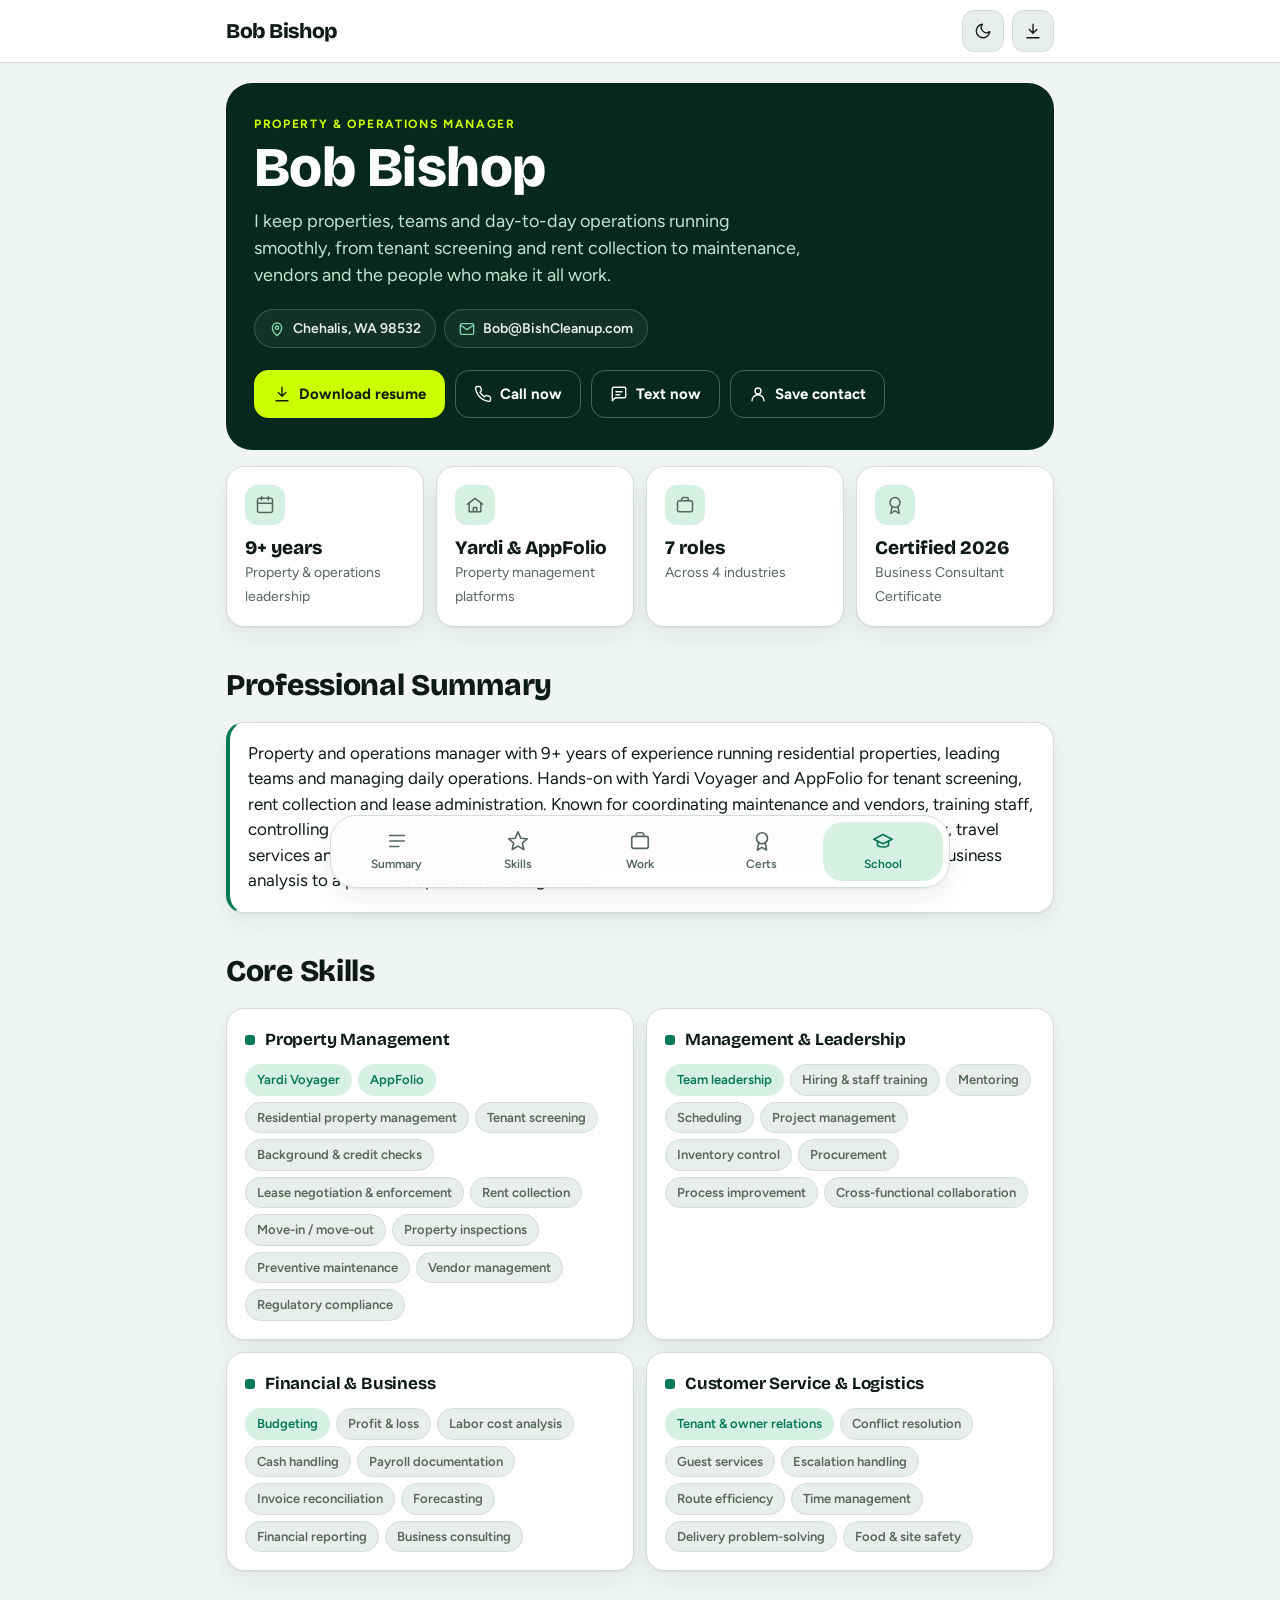
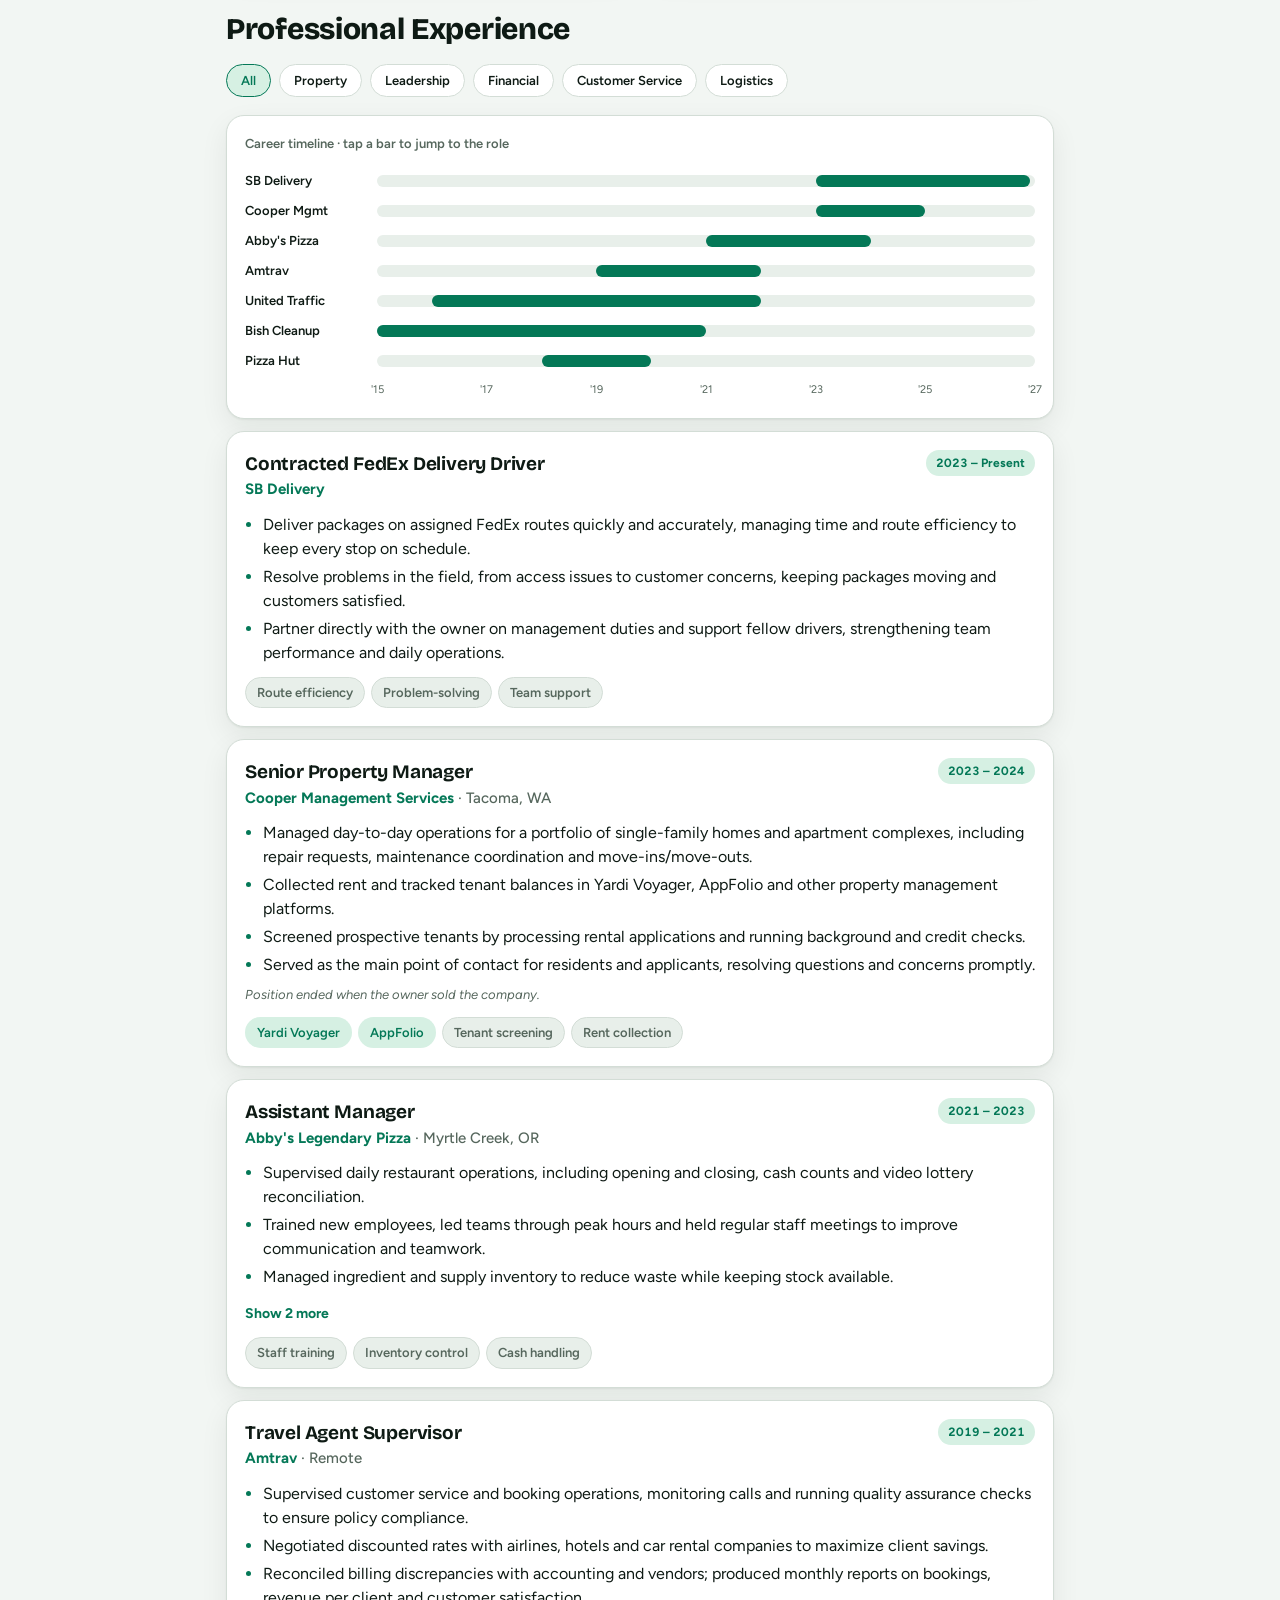
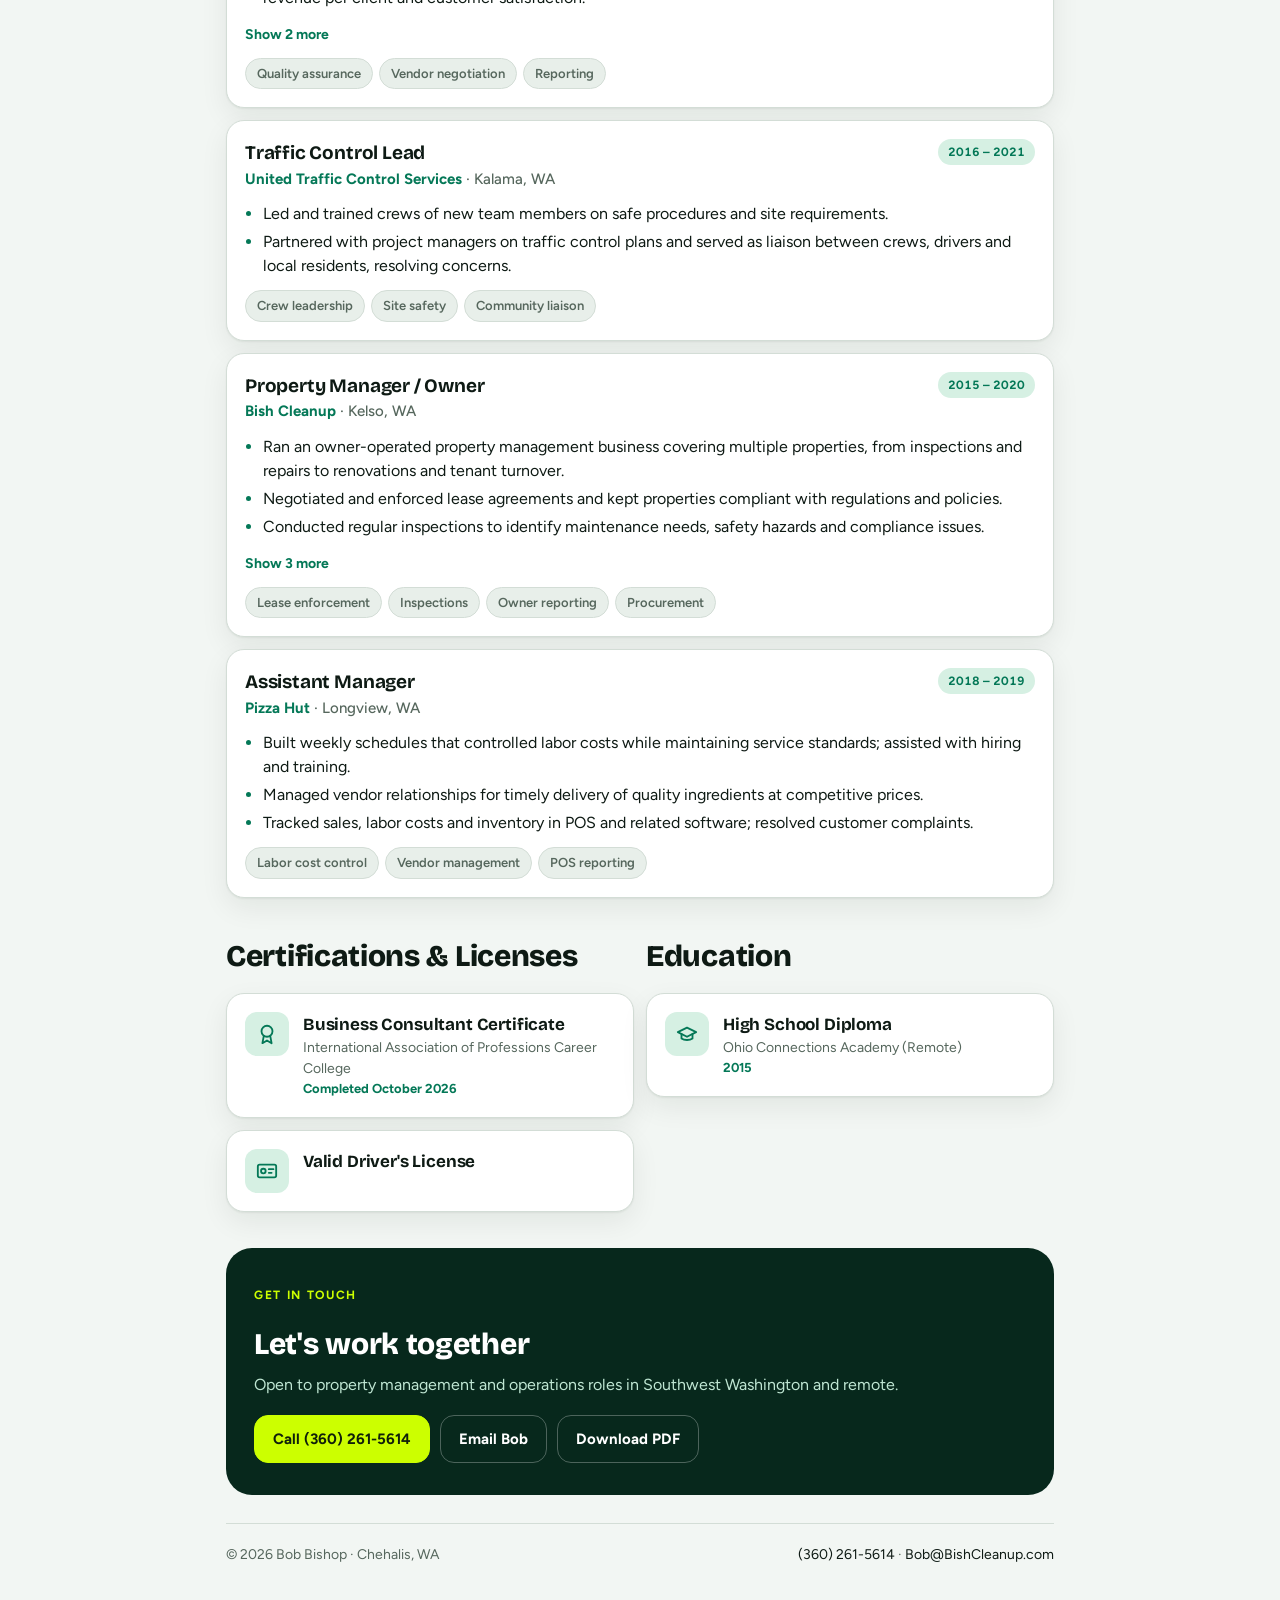
==== commit e6a36aaf: "Make resume site clean and professional Remove the star artwork, logo marks and Bish Cleanup brandin" ====
--- a/resume/public/index.html
+++ b/resume/public/index.html
@@ -12,7 +12,7 @@
 <meta property="og:description" content="9+ years in residential property management, team leadership and day-to-day operations.">
 <meta property="og:url" content="https://resume.bishcleanup.com/">
 <meta name="theme-color" content="#047857">
-<link rel="icon" href="data:image/svg+xml,%3Csvg xmlns='http://www.w3.org/2000/svg' viewBox='0 0 48 48'%3E%3Crect width='48' height='48' rx='13' fill='%23047857'/%3E%3Cpath d='M24 7l3.4 10.2L38 20.5l-10.6 3.3L24 34l-3.4-10.2L10 20.5l10.6-3.3z' fill='%23fff'/%3E%3Cpath d='M38 5l1.3 3.7L43 10l-3.7 1.3L38 15l-1.3-3.7L33 10l3.7-1.3z' fill='%23cf0'/%3E%3Cpath d='M9 41c9-4 21-4 30 0' stroke='%23cf0' stroke-width='3.2' stroke-linecap='round' fill='none'/%3E%3C/svg%3E">
+<link rel="icon" href="data:image/svg+xml,%3Csvg xmlns='http://www.w3.org/2000/svg' viewBox='0 0 48 48'%3E%3Crect width='48' height='48' rx='12' fill='%23047857'/%3E%3Ctext x='24' y='31' font-family='Arial' font-weight='700' font-size='20' fill='white' text-anchor='middle'%3EBB%3C/text%3E%3C/svg%3E">
 <link rel="preconnect" href="https://fonts.googleapis.com">
 <link rel="preconnect" href="https://fonts.gstatic.com" crossorigin>
 <link href="https://fonts.googleapis.com/css2?family=Bricolage+Grotesque:opsz,wght@12..96,600;12..96,800&family=Figtree:wght@400;500;600;700&display=swap" rel="stylesheet">
@@ -30,7 +30,7 @@
 }
 </script>
 <style>
-/* Theme matches the Bish Cleanup app (bishcleanup.com): Bricolage Grotesque + Figtree, emerald + lime */
+/* Palette and fonts follow bishcleanup.com (Bricolage Grotesque + Figtree, emerald + lime accents), kept minimal: no logo or artwork */
 :root{
   --bg:#f2f6f3; --surface:#ffffff; --surface2:#e8efea; --line:#d3ddd6; --fg:#0e1a14; --muted:#56675d;
   --brand:#047857; --brand-ink:#ffffff; --brand-text:#047857; --brand-soft:#d6f0e3;
@@ -82,7 +82,7 @@
 .btn.lime{background:var(--lime);border-color:var(--lime);color:var(--lime-ink)}
 .btn.lime:hover{filter:brightness(1.05)}
 .btn.ghost{background:transparent;border-color:rgba(255,255,255,.28);color:#fff}
-.btn.ghost:hover{border-color:var(--lime)}
+.btn.ghost:hover{border-color:#fff}
 
 /* hero card */
 main{padding:20px 0 120px}
@@ -95,8 +95,8 @@
 .hero .lede{position:relative;color:#bfe6d3;font-size:18px;max-width:46ch;margin:0 0 20px}
 .contact{position:relative;display:flex;flex-wrap:wrap;gap:8px;margin-bottom:22px}
 .chip-link{display:inline-flex;align-items:center;gap:8px;padding:8px 14px;border-radius:999px;border:1px solid rgba(255,255,255,.18);background:rgba(255,255,255,.05);color:#e7f0ea;text-decoration:none;font-weight:600;font-size:14px}
-a.chip-link:hover{border-color:var(--lime);color:#fff}
-.chip-link svg{width:16px;height:16px;color:var(--lime)}
+a.chip-link:hover{border-color:#7fd8b0;color:#fff}
+.chip-link svg{width:16px;height:16px;color:#7fd8b0}
 .cta{position:relative;display:flex;flex-wrap:wrap;gap:10px}
 
 /* fact cards */
@@ -113,7 +113,7 @@
 h2{font-size:clamp(24px,4vw,30px);font-weight:800;margin:0}
 h2 .num{display:none}
 .summary p{margin:0;font-size:17px;color:var(--fg)}
-.summary{border-left:4px solid var(--lime)}
+.summary{border-left:4px solid var(--brand-text)}
 
 .skills{display:grid;grid-template-columns:repeat(2,1fr);gap:12px}
 .skill-group h3{margin:0 0 12px;font-size:17px;font-weight:700;display:flex;align-items:center;gap:10px}
@@ -135,7 +135,7 @@
 .g-label{font-size:13px;font-weight:600;white-space:nowrap;overflow:hidden;text-overflow:ellipsis}
 .g-track{position:relative;height:12px;background:var(--surface2);border-radius:999px}
 .g-bar{position:absolute;top:0;bottom:0;border-radius:999px;background:var(--brand);transition:opacity .2s,transform .2s,background .2s}
-.g-row:hover .g-bar,.g-row.hot .g-bar{background:var(--lime);transform:scaleY(1.3)}
+.g-row:hover .g-bar,.g-row.hot .g-bar{filter:brightness(1.25);transform:scaleY(1.3)}
 .g-row.dim .g-bar{opacity:.2}
 .g-row.dim .g-label{opacity:.45}
 .g-axis{display:grid;grid-template-columns:120px 1fr;gap:12px;margin-top:6px}
@@ -229,23 +229,12 @@
 <script>(function(){try{var t=localStorage.getItem("theme");if(t)document.documentElement.setAttribute("data-theme",t)}catch(e){}})();</script>
 </head>
 <body>
-<svg width="0" height="0" style="position:absolute" aria-hidden="true"><defs>
-  <symbol id="mark" viewBox="0 0 48 48">
-    <rect width="48" height="48" rx="13" fill="#047857"/>
-    <path d="M24 7l3.4 10.2L38 20.5l-10.6 3.3L24 34l-3.4-10.2L10 20.5l10.6-3.3z" fill="#ffffff"/>
-    <path d="M38 5l1.3 3.7L43 10l-3.7 1.3L38 15l-1.3-3.7L33 10l3.7-1.3z" fill="#ccff00"/>
-    <path d="M9 41c9-4 21-4 30 0" stroke="#ccff00" stroke-width="3.2" stroke-linecap="round" fill="none"/>
-  </symbol>
-  <symbol id="art" viewBox="0 0 200 200"><path d="M100 10l22 68 68 22-68 22-22 68-22-68-68-22 68-22z" stroke="#1d7a58" stroke-width="2" fill="none"/><path d="M100 42l13 45 45 13-45 13-13 45-13-45-45-13 45-13z" fill="#0b3b2a"/><path d="M165 20l5 14 14 5-14 5-5 14-5-14-14-5 14-5z" fill="#ccff00"/></symbol>
-</defs></svg>
-
 <header class="top">
   <div class="top-in">
-    <a class="brand" href="#top" aria-label="Back to top"><svg class="mark"><use href="#mark"/></svg><span class="wm">Bob<em>Bishop</em></span></a>
+    <a class="brand" href="#top" aria-label="Back to top"><span class="wm">Bob Bishop</span></a>
     <div class="top-r">
       <button class="icon-btn" id="themeBtn" type="button" aria-label="Switch light or dark theme"></button>
       <a class="icon-btn" href="Bob_Bishop_Resume.pdf" download aria-label="Download PDF" title="Download PDF"><svg class="ic" viewBox="0 0 24 24" fill="none" stroke="currentColor" stroke-width="1.8" stroke-linecap="round" stroke-linejoin="round" aria-hidden="true"><path d="M12 3v12m0 0-5-5m5 5 5-5M4 21h16"/></svg></a>
-      <a class="avatar" href="https://bishcleanup.com/" title="Bish Cleanup">BB</a>
     </div>
   </div>
 </header>
@@ -253,9 +242,8 @@
 <main id="top">
   <div class="wrap">
     <div class="hero">
-      <svg class="art" aria-hidden="true"><use href="#art"/></svg>
       <p class="eyebrow">Property &amp; Operations Manager</p>
-      <h1>Bob <span class="lime">Bishop.</span></h1>
+      <h1>Bob Bishop</h1>
       <p class="lede">I keep properties, teams and day-to-day operations running smoothly, from tenant screening and rent collection to maintenance, vendors and the people who make it all work.</p>
       <div class="contact">
         <span class="chip-link"><svg viewBox="0 0 24 24" fill="none" stroke="currentColor" stroke-width="2" aria-hidden="true"><path d="M12 22s7-6.3 7-12a7 7 0 1 0-14 0c0 5.7 7 12 7 12z"/><circle cx="12" cy="10" r="2.5"/></svg>Chehalis, WA 98532</span>
@@ -476,9 +464,8 @@
     </div>
 
     <div class="hero cta-hero">
-      <svg class="art" aria-hidden="true"><use href="#art"/></svg>
       <p class="eyebrow">Get in touch</p>
-      <h2>Let's work <span style="color:var(--lime)">together.</span></h2>
+      <h2>Let's work together</h2>
       <p>Open to property management and operations roles in Southwest Washington and remote.</p>
       <div class="cta">
         <a class="btn lime" href="tel:+13602615614">Call (360) 261-5614</a>
@@ -488,8 +475,8 @@
     </div>
 
     <div class="foot">
-      <a class="brand" href="https://bishcleanup.com/"><svg class="mark"><use href="#mark"/></svg><span class="wm">Bish<em>Cleanup</em></span></a>
-      <span>Bob Bishop · Chehalis, WA · <a href="mailto:Bob@BishCleanup.com">Bob@BishCleanup.com</a></span>
+      <span>© 2026 Bob Bishop · Chehalis, WA</span>
+      <span><a href="tel:+13602615614">(360) 261-5614</a> · <a href="mailto:Bob@BishCleanup.com">Bob@BishCleanup.com</a></span>
     </div>
   </div>
 </main>
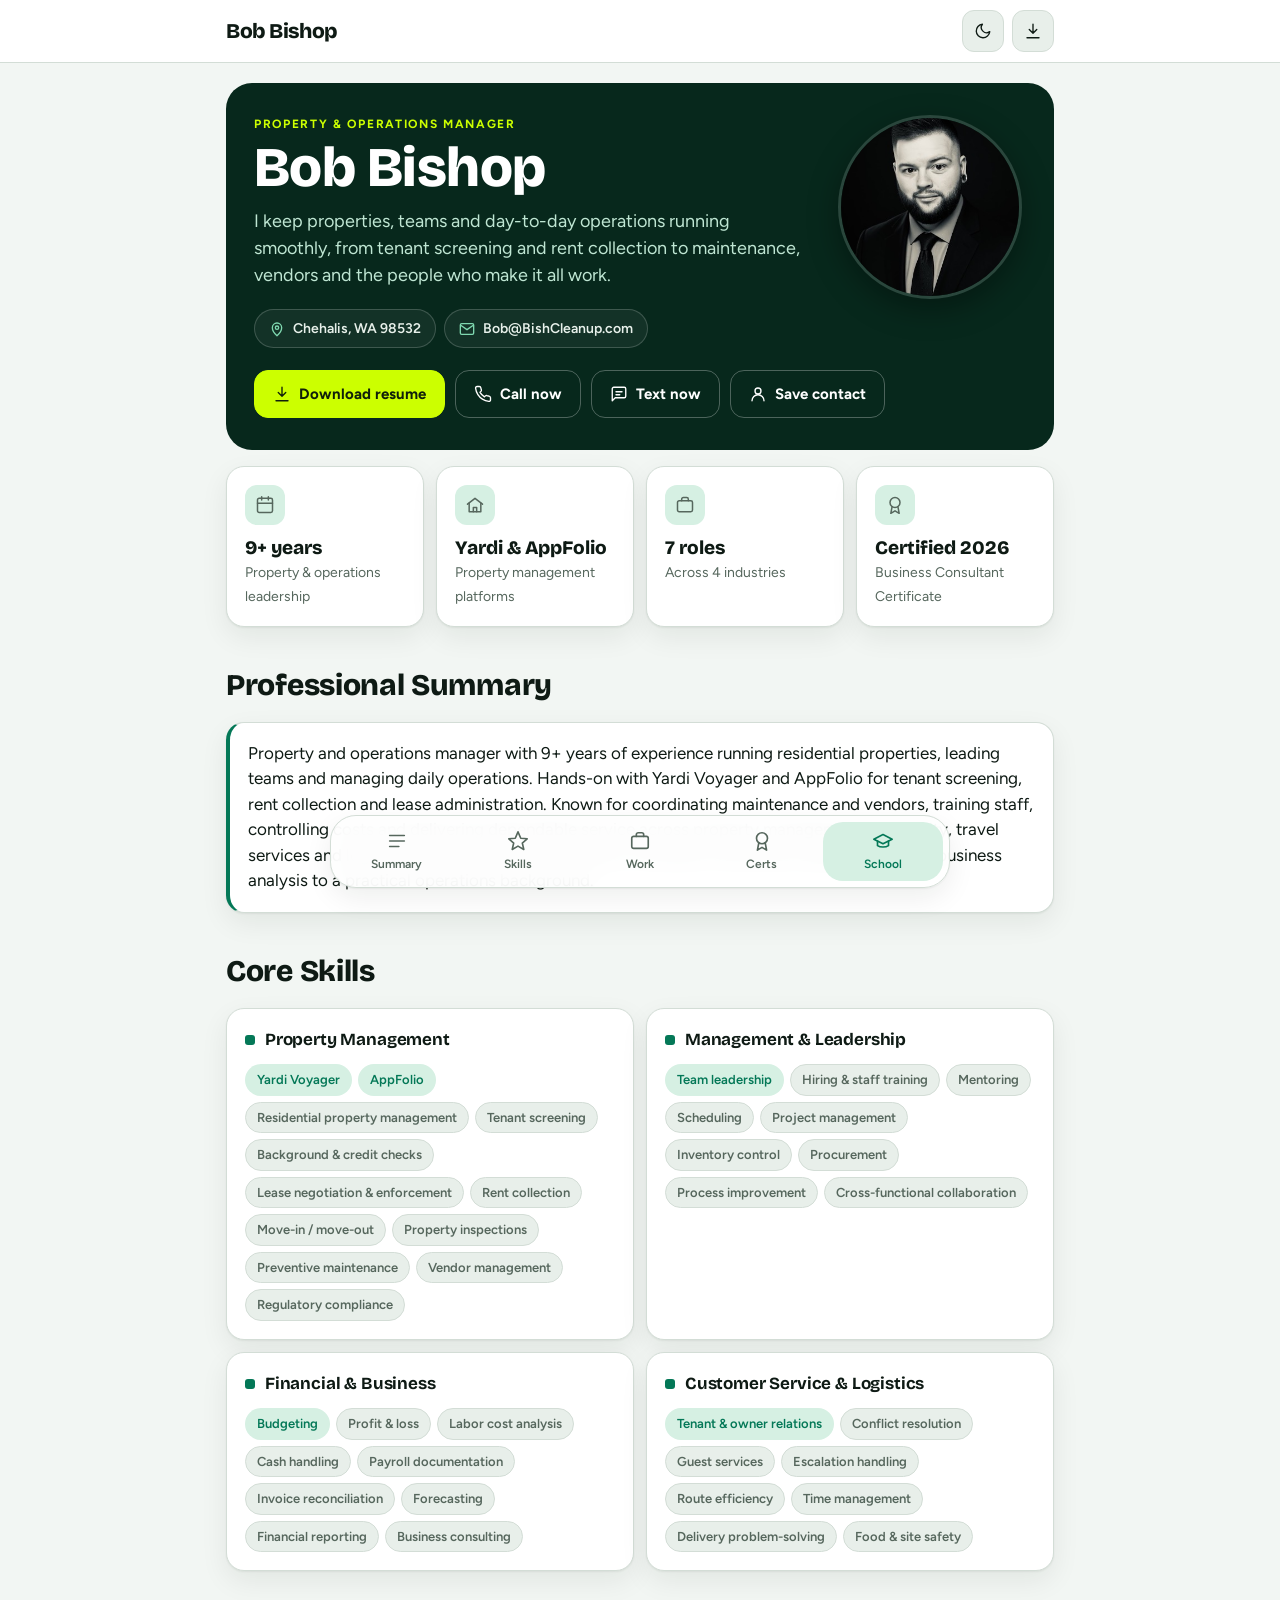
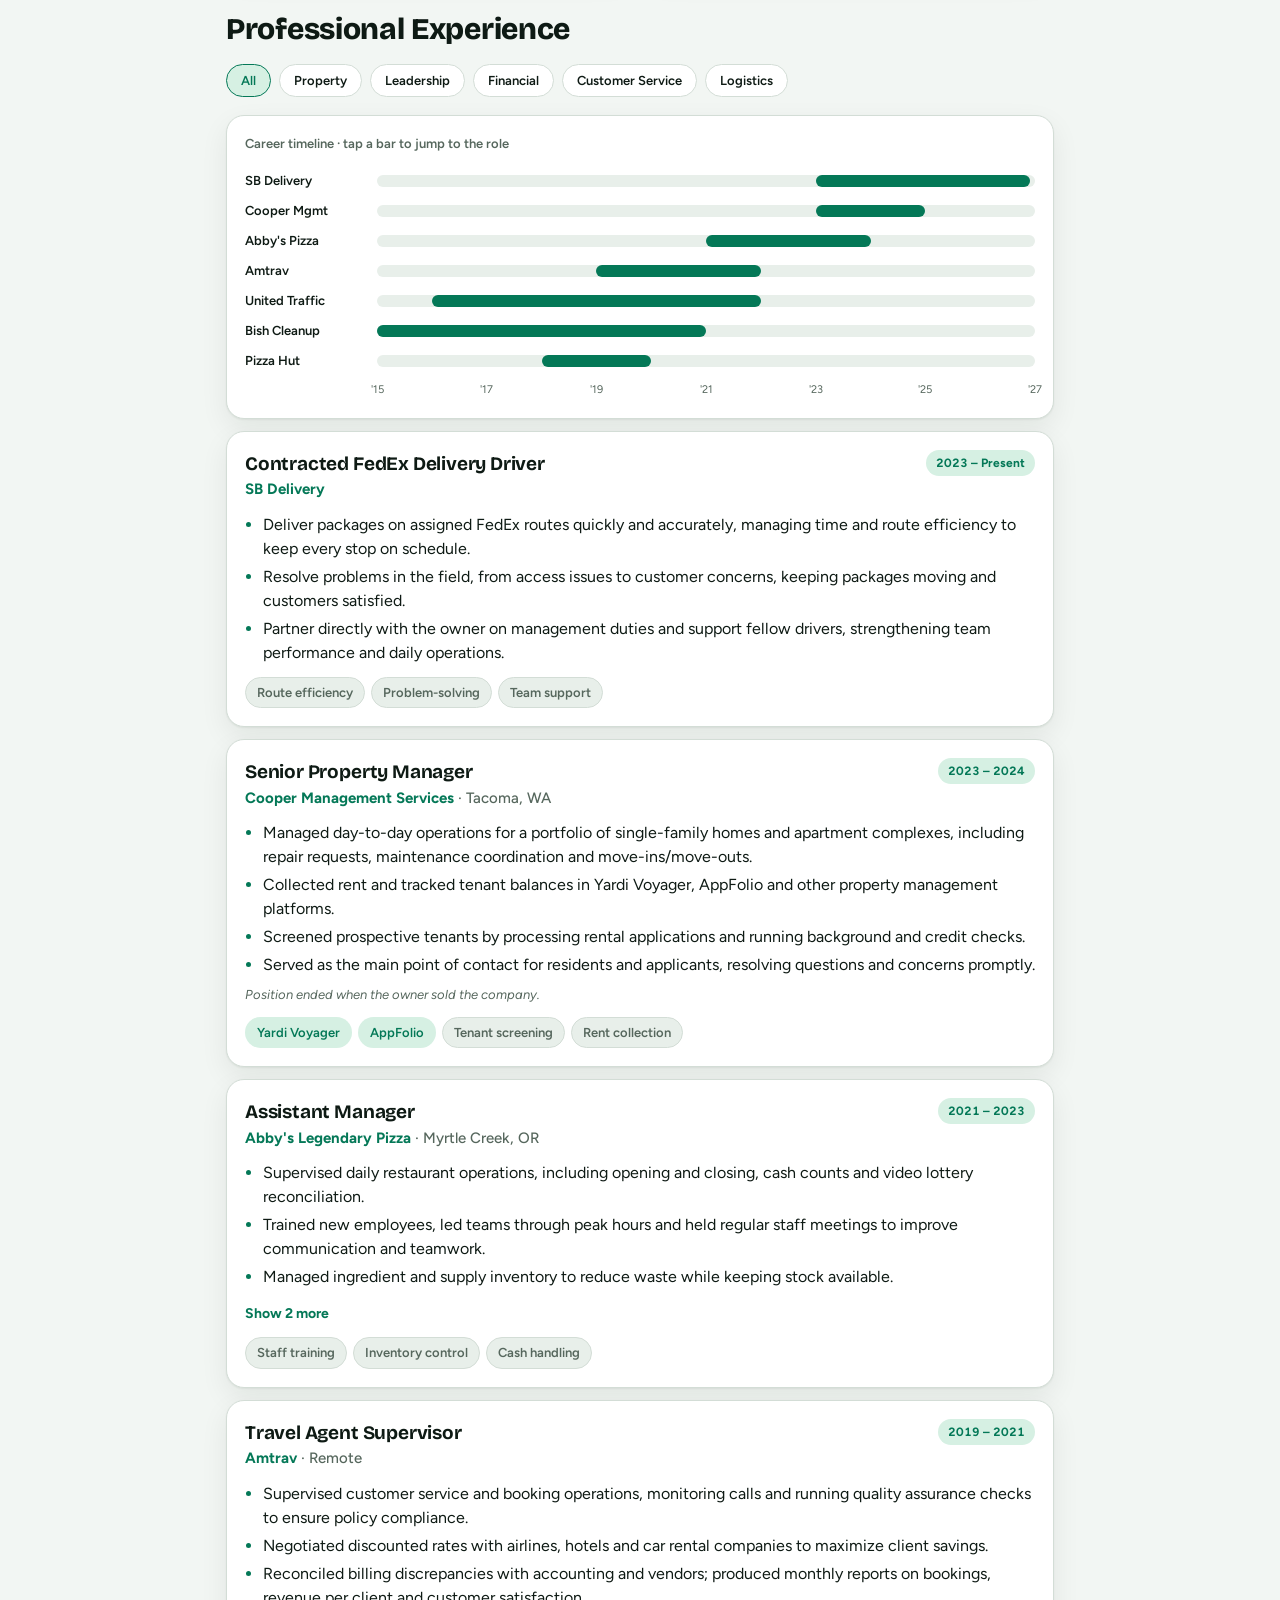
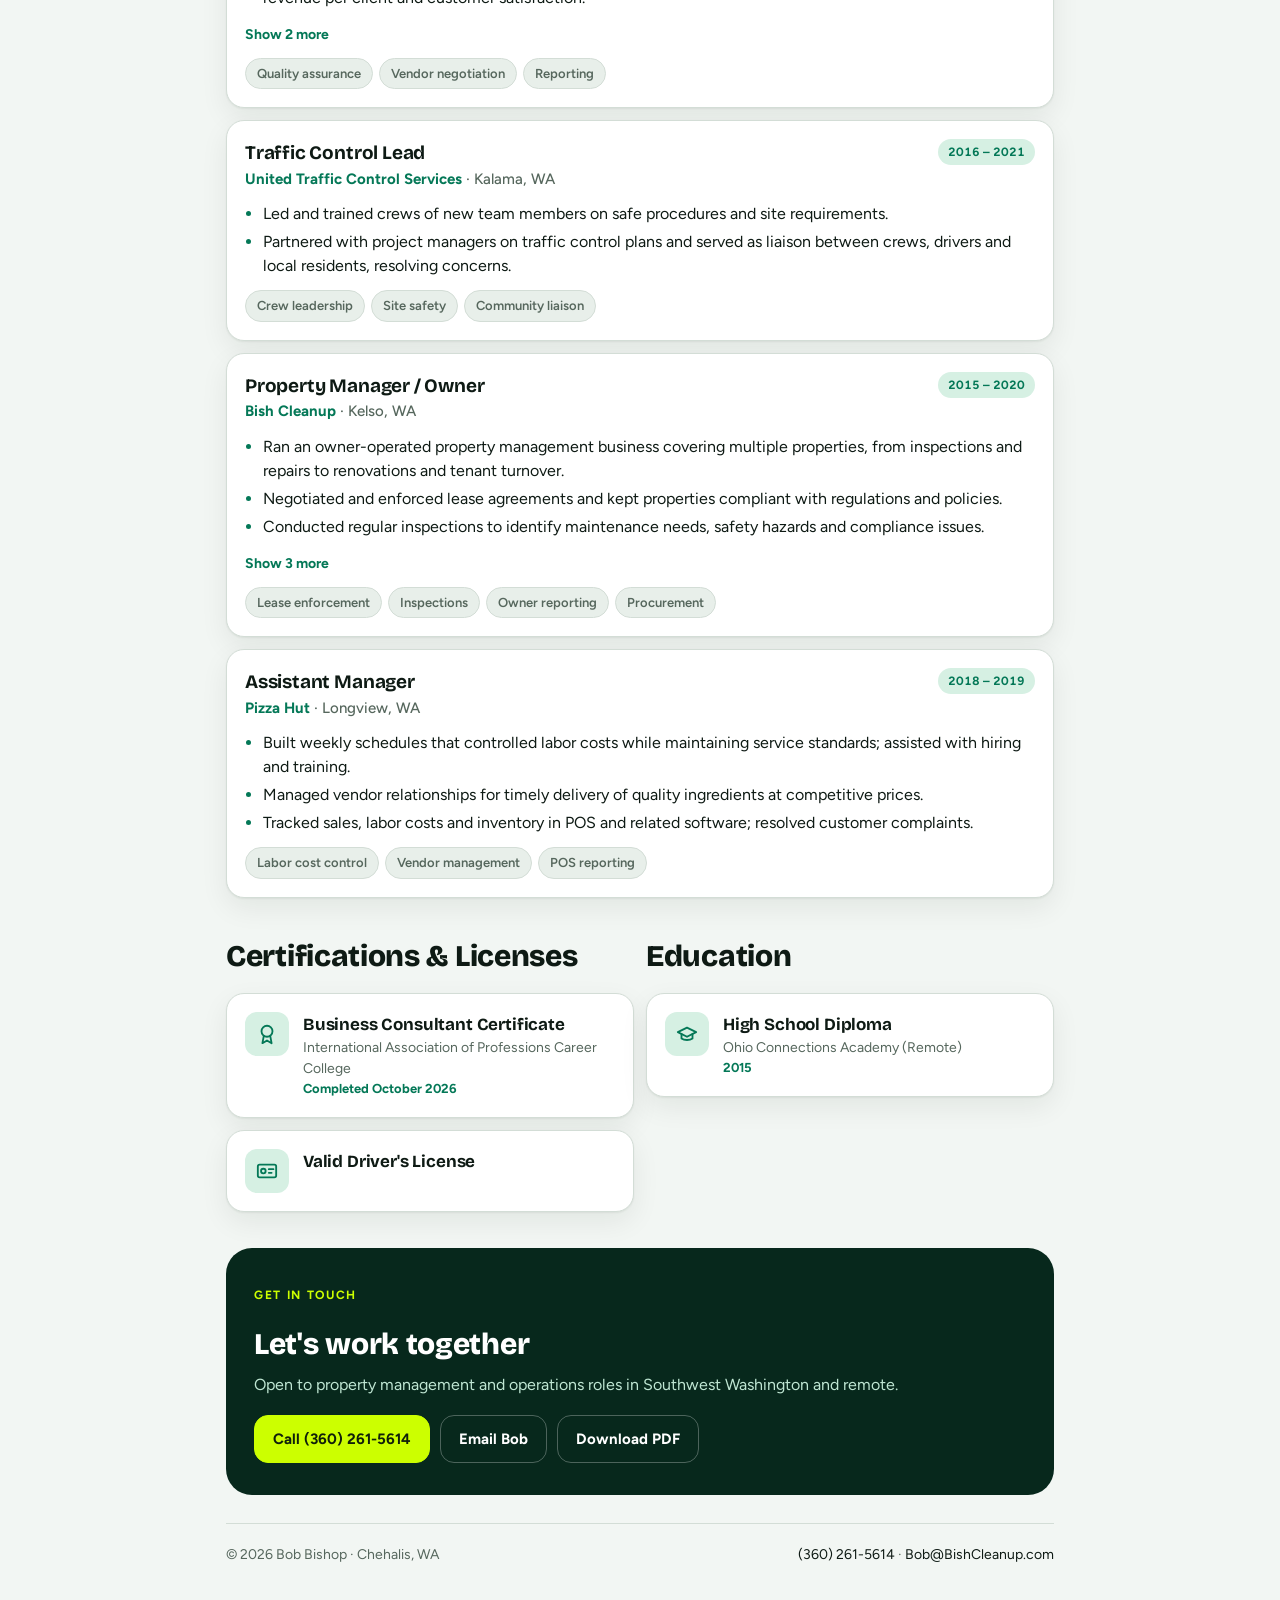
==== commit 88d43fa9: "Add headshot to resume site hero Photo taken from Bob's contact card; shown beside the name on deskt" ====
--- a/resume/public/index.html
+++ b/resume/public/index.html
@@ -89,6 +89,7 @@
 .hero{position:relative;overflow:hidden;border-radius:26px;padding:32px 28px;background:var(--hero);color:#fff}
 .hero svg.art{position:absolute;right:-40px;top:-40px;width:260px;height:260px;opacity:.9;pointer-events:none}
 .eyebrow{font-size:12px;font-weight:700;letter-spacing:.14em;text-transform:uppercase;color:var(--brand-text);margin:0 0 6px}
+.hero .photo{position:absolute;right:32px;top:32px;width:184px;height:184px;border-radius:50%;object-fit:cover;border:3px solid rgba(255,255,255,.14);box-shadow:0 10px 30px rgba(0,0,0,.35)}
 .hero .eyebrow{color:var(--lime);position:relative}
 .hero h1{position:relative;font-size:clamp(38px,8vw,56px);font-weight:800;line-height:1.02;margin:0 0 12px;color:#fff}
 .hero h1 .lime{color:var(--lime)}
@@ -193,6 +194,7 @@
   .skills,.two{grid-template-columns:1fr}
   .g-row,.g-axis{grid-template-columns:92px 1fr}
   .hero{padding:28px 22px}
+  .hero .photo{position:static;display:block;width:104px;height:104px;margin-bottom:18px}
   .hero svg.art{width:200px;height:200px}
   .cta .btn{flex:1 1 100%}
   .bnav a{font-size:11px}
@@ -205,7 +207,7 @@
 @media print{
   :root,:root[data-theme="dark"]{--bg:#fff;--surface:#fff;--surface2:#eef3ef;--line:#d3ddd6;--fg:#0e1a14;--muted:#56675d;--brand-text:#047857;--brand-soft:#d6f0e3;--shadow:none;color-scheme:light}
   body{font-size:10pt;line-height:1.32;background:#fff;-webkit-print-color-adjust:exact;print-color-adjust:exact}
-  .top,.bnav,.stats,.gantt,.filters,.toggle,.cta-hero,.foot,.hero .cta,.hero .art,.job .tags,.no-print{display:none !important}
+  .hero .photo,.top,.bnav,.stats,.gantt,.filters,.toggle,.cta-hero,.foot,.hero .cta,.hero .art,.job .tags,.no-print{display:none !important}
   .print-only{display:inline-flex !important}
   main{padding:0}
   .wrap{max-width:none;padding:0}
@@ -242,6 +244,7 @@
 <main id="top">
   <div class="wrap">
     <div class="hero">
+      <img class="photo" src="bob-photo.jpg" alt="Bob Bishop" width="320" height="320">
       <p class="eyebrow">Property &amp; Operations Manager</p>
       <h1>Bob Bishop</h1>
       <p class="lede">I keep properties, teams and day-to-day operations running smoothly, from tenant screening and rent collection to maintenance, vendors and the people who make it all work.</p>
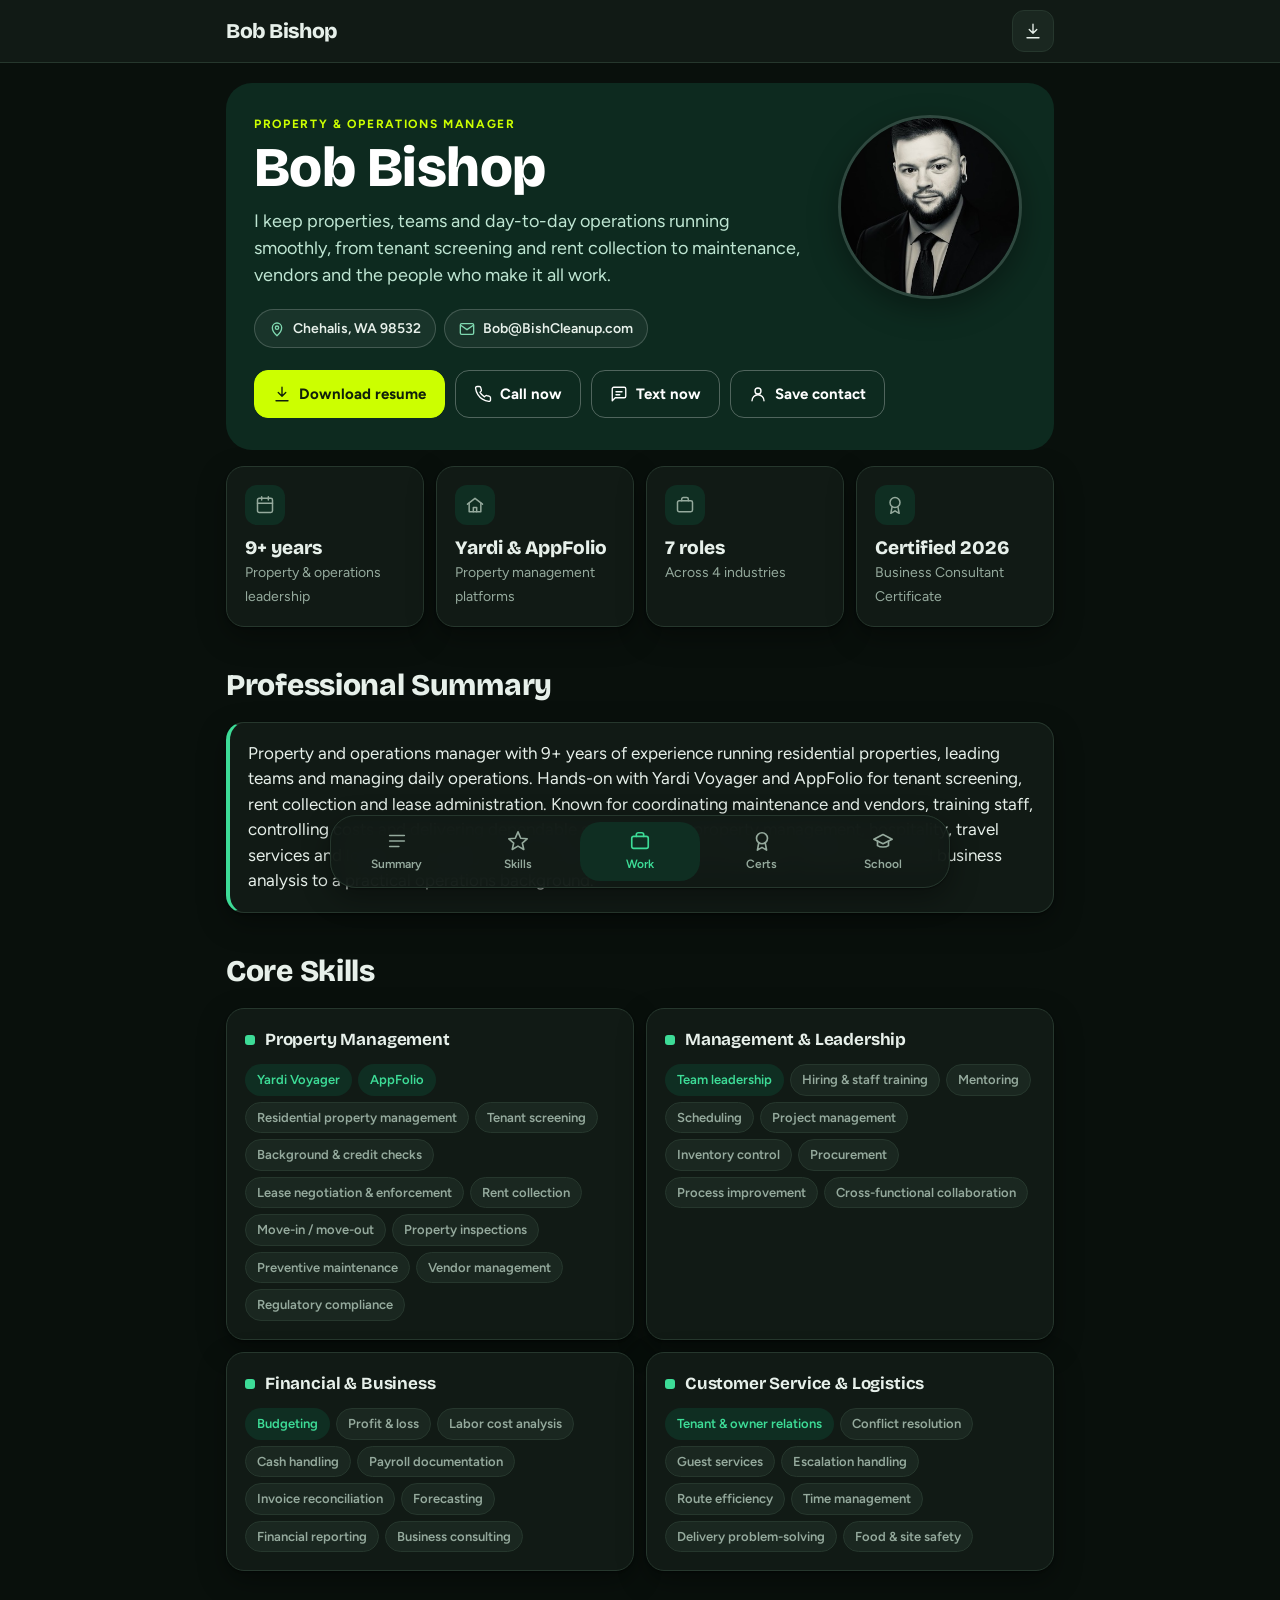
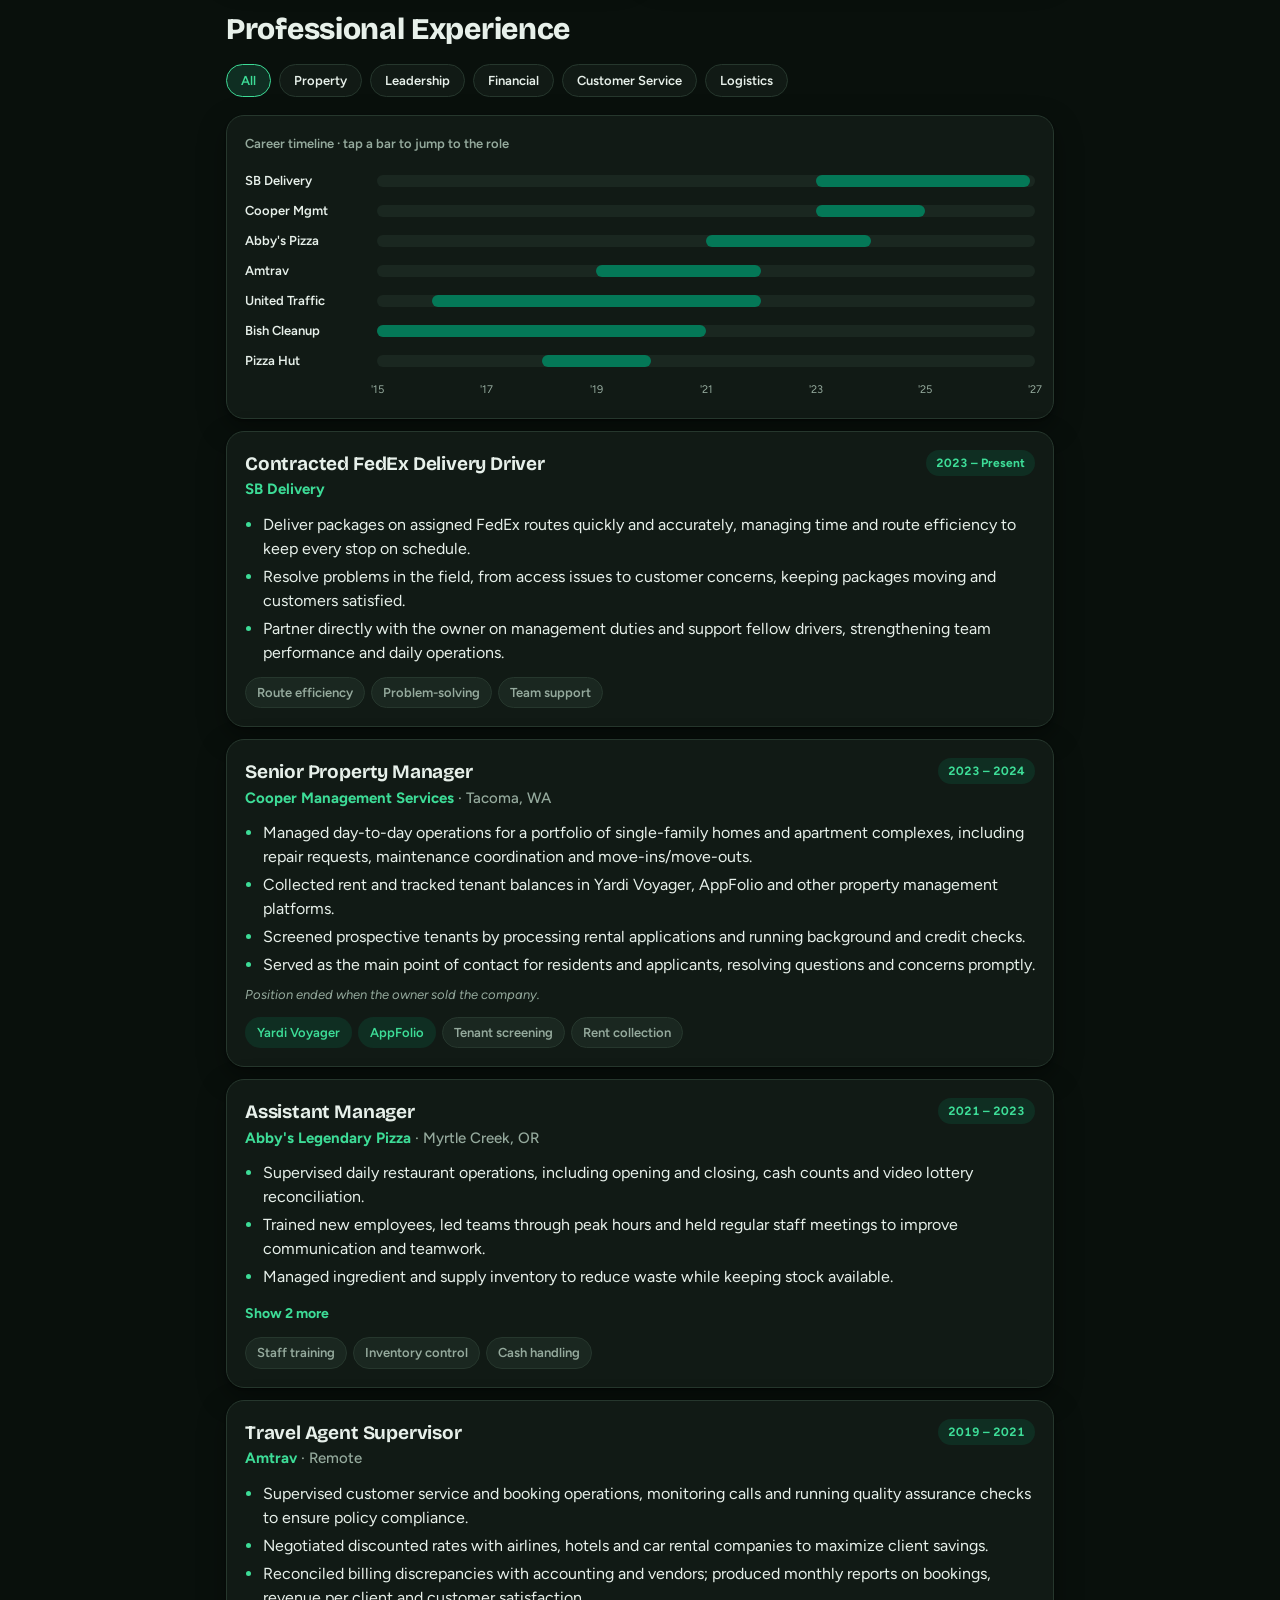
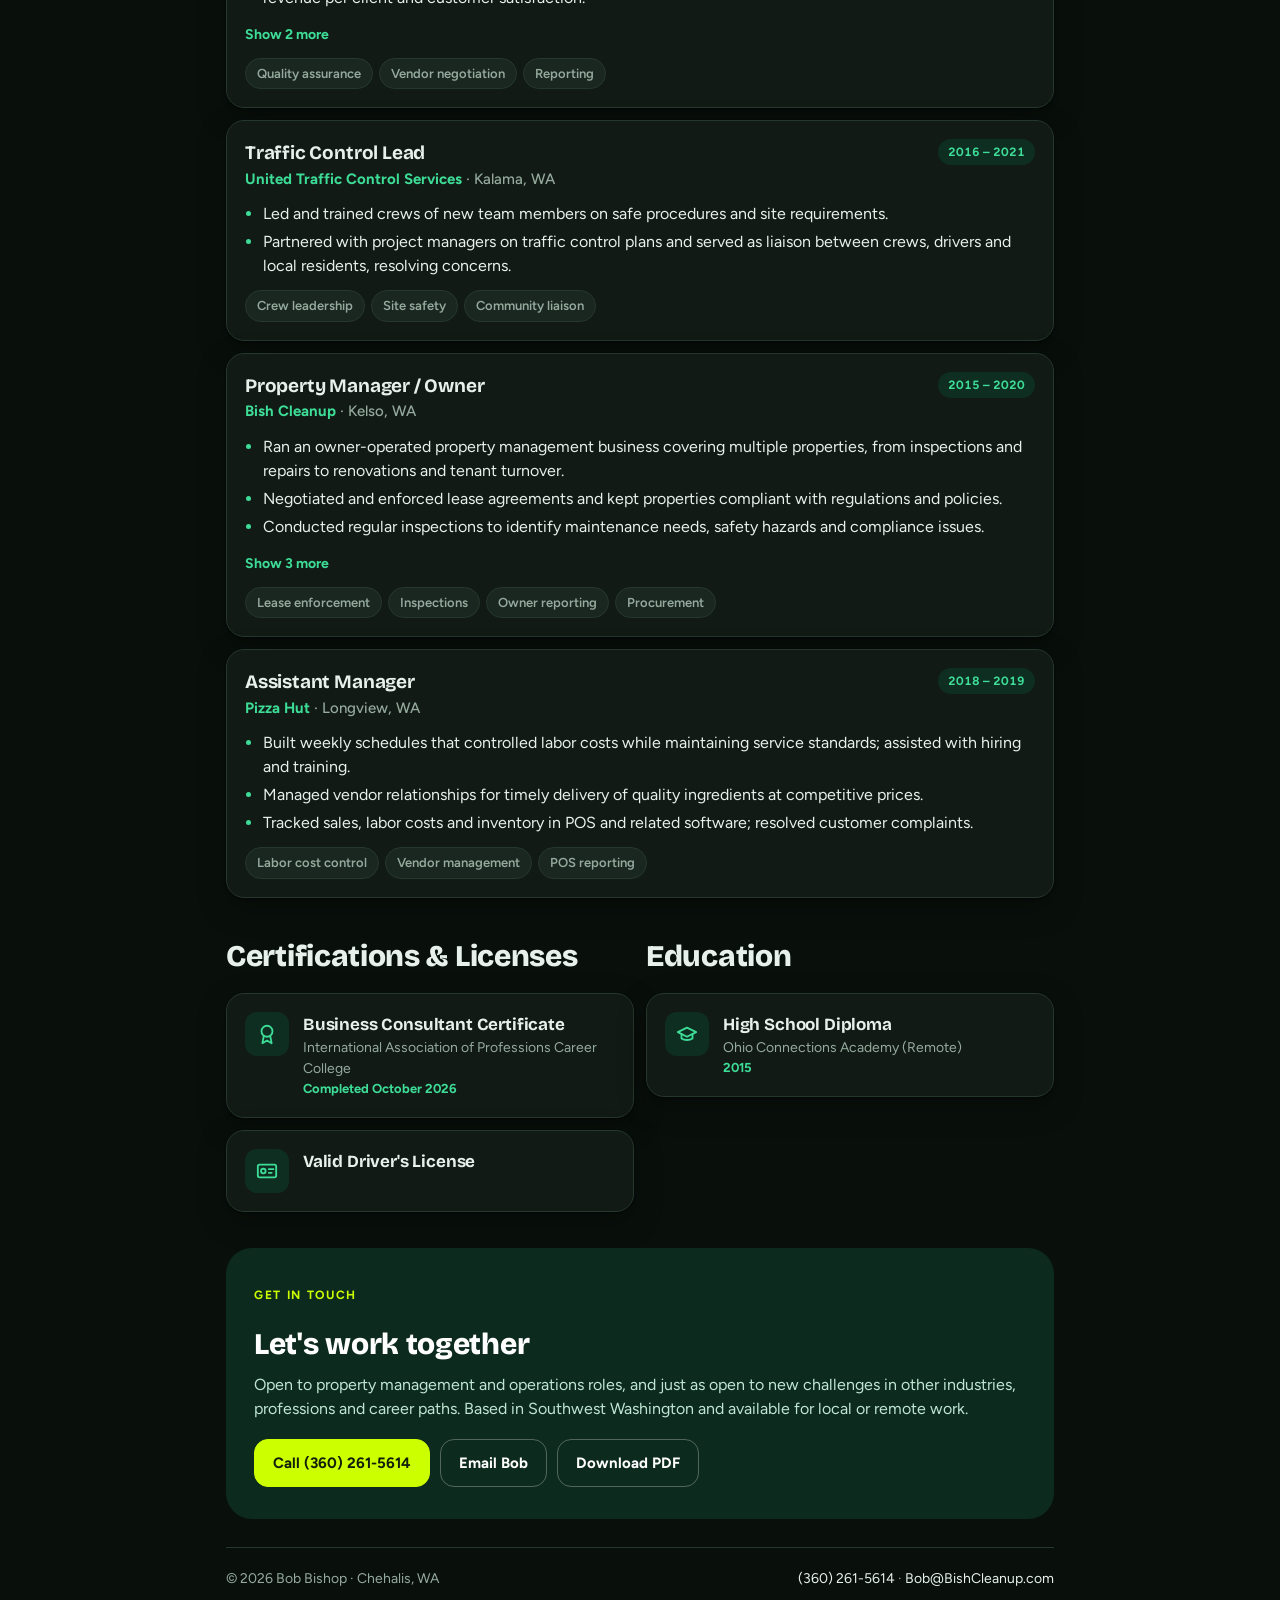
==== commit f766f8fa: "Make resume site dark-only and broaden closing message Remove the theme switcher; the site always re" ====
--- a/resume/public/index.html
+++ b/resume/public/index.html
@@ -11,7 +11,7 @@
 <meta property="og:title" content="Bob Bishop | Property & Operations Manager">
 <meta property="og:description" content="9+ years in residential property management, team leadership and day-to-day operations.">
 <meta property="og:url" content="https://resume.bishcleanup.com/">
-<meta name="theme-color" content="#047857">
+<meta name="theme-color" content="#09100c">
 <link rel="icon" href="data:image/svg+xml,%3Csvg xmlns='http://www.w3.org/2000/svg' viewBox='0 0 48 48'%3E%3Crect width='48' height='48' rx='12' fill='%23047857'/%3E%3Ctext x='24' y='31' font-family='Arial' font-weight='700' font-size='20' fill='white' text-anchor='middle'%3EBB%3C/text%3E%3C/svg%3E">
 <link rel="preconnect" href="https://fonts.googleapis.com">
 <link rel="preconnect" href="https://fonts.gstatic.com" crossorigin>
@@ -32,26 +32,14 @@
 <style>
 /* Palette and fonts follow bishcleanup.com (Bricolage Grotesque + Figtree, emerald + lime accents), kept minimal: no logo or artwork */
 :root{
-  --bg:#f2f6f3; --surface:#ffffff; --surface2:#e8efea; --line:#d3ddd6; --fg:#0e1a14; --muted:#56675d;
-  --brand:#047857; --brand-ink:#ffffff; --brand-text:#047857; --brand-soft:#d6f0e3;
-  --lime:#ccff00; --lime-ink:#10200a; --hero:#07281c;
-  --shadow:0 1px 2px rgba(10,30,20,.06),0 10px 28px rgba(10,30,20,.07);
+  --bg:#09100c; --surface:#111a15; --surface2:#1a2720; --line:#26372d; --fg:#e7f0ea; --muted:#95aa9d;
+  --brand:#047857; --brand-ink:#ffffff; --brand-text:#3ddc97; --brand-soft:#0f2e22;
+  --lime:#ccff00; --lime-ink:#10200a; --hero:#0d2a1f;
+  --shadow:0 1px 2px rgba(0,0,0,.4),0 10px 28px rgba(0,0,0,.35);
   --font-display:'Bricolage Grotesque','Segoe UI',system-ui,sans-serif;
   --font-body:'Figtree',system-ui,-apple-system,'Segoe UI',sans-serif;
   --max:860px;
-  color-scheme:light;
-}
-@media (prefers-color-scheme: dark){
-  :root:not([data-theme="light"]){
-    --bg:#09100c; --surface:#111a15; --surface2:#1a2720; --line:#26372d; --fg:#e7f0ea; --muted:#95aa9d;
-    --brand-text:#3ddc97; --brand-soft:#0f2e22; --hero:#0d2a1f;
-    --shadow:0 1px 2px rgba(0,0,0,.4),0 10px 28px rgba(0,0,0,.35); color-scheme:dark;
-  }
-}
-:root[data-theme="dark"]{
-  --bg:#09100c; --surface:#111a15; --surface2:#1a2720; --line:#26372d; --fg:#e7f0ea; --muted:#95aa9d;
-  --brand-text:#3ddc97; --brand-soft:#0f2e22; --hero:#0d2a1f;
-  --shadow:0 1px 2px rgba(0,0,0,.4),0 10px 28px rgba(0,0,0,.35); color-scheme:dark;
+  color-scheme:dark;
 }
 *,*::before,*::after{box-sizing:border-box}
 html{scroll-behavior:smooth}
@@ -205,7 +193,7 @@
 /* ---------- Print ---------- */
 @page{size:Letter;margin:.45in .55in}
 @media print{
-  :root,:root[data-theme="dark"]{--bg:#fff;--surface:#fff;--surface2:#eef3ef;--line:#d3ddd6;--fg:#0e1a14;--muted:#56675d;--brand-text:#047857;--brand-soft:#d6f0e3;--shadow:none;color-scheme:light}
+  :root{--bg:#fff;--surface:#fff;--surface2:#eef3ef;--line:#d3ddd6;--fg:#0e1a14;--muted:#56675d;--brand-text:#047857;--brand-soft:#d6f0e3;--shadow:none;color-scheme:light}
   body{font-size:10pt;line-height:1.32;background:#fff;-webkit-print-color-adjust:exact;print-color-adjust:exact}
   .hero .photo,.top,.bnav,.stats,.gantt,.filters,.toggle,.cta-hero,.foot,.hero .cta,.hero .art,.job .tags,.no-print{display:none !important}
   .print-only{display:inline-flex !important}
@@ -228,14 +216,12 @@
   .job .dates{background:none;padding:0}
 }
 </style>
-<script>(function(){try{var t=localStorage.getItem("theme");if(t)document.documentElement.setAttribute("data-theme",t)}catch(e){}})();</script>
 </head>
 <body>
 <header class="top">
   <div class="top-in">
     <a class="brand" href="#top" aria-label="Back to top"><span class="wm">Bob Bishop</span></a>
     <div class="top-r">
-      <button class="icon-btn" id="themeBtn" type="button" aria-label="Switch light or dark theme"></button>
       <a class="icon-btn" href="Bob_Bishop_Resume.pdf" download aria-label="Download PDF" title="Download PDF"><svg class="ic" viewBox="0 0 24 24" fill="none" stroke="currentColor" stroke-width="1.8" stroke-linecap="round" stroke-linejoin="round" aria-hidden="true"><path d="M12 3v12m0 0-5-5m5 5 5-5M4 21h16"/></svg></a>
     </div>
   </div>
@@ -469,7 +455,7 @@
     <div class="hero cta-hero">
       <p class="eyebrow">Get in touch</p>
       <h2>Let's work together</h2>
-      <p>Open to property management and operations roles in Southwest Washington and remote.</p>
+      <p>Open to property management and operations roles, and just as open to new challenges in other industries, professions and career paths. Based in Southwest Washington and available for local or remote work.</p>
       <div class="cta">
         <a class="btn lime" href="tel:+13602615614">Call (360) 261-5614</a>
         <a class="btn ghost" href="mailto:Bob@BishCleanup.com?subject=Opportunity%20for%20Bob%20Bishop">Email Bob</a>
@@ -488,19 +474,6 @@
 
 <script>
 (function () {
-  // Theme toggle (same behaviour as the Bish Cleanup app)
-  var root = document.documentElement, themeBtn = document.getElementById('themeBtn');
-  var SUN = '<svg class="ic" viewBox="0 0 24 24" fill="none" stroke="currentColor" stroke-width="1.8" stroke-linecap="round" aria-hidden="true"><circle cx="12" cy="12" r="4"/><path d="M12 2v2M12 20v2M4.9 4.9l1.4 1.4M17.7 17.7l1.4 1.4M2 12h2M20 12h2M4.9 19.1l1.4-1.4M17.7 6.3l1.4-1.4"/></svg>', MOON = '<svg class="ic" viewBox="0 0 24 24" fill="none" stroke="currentColor" stroke-width="1.8" stroke-linecap="round" stroke-linejoin="round" aria-hidden="true"><path d="M21 12.8A9 9 0 1 1 11.2 3a7 7 0 0 0 9.8 9.8z"/></svg>';
-  function isDark() { var t = root.getAttribute('data-theme'); return t ? t === 'dark' : matchMedia('(prefers-color-scheme: dark)').matches; }
-  function paint() { themeBtn.innerHTML = isDark() ? SUN : MOON; }
-  themeBtn.addEventListener('click', function () {
-    var next = isDark() ? 'light' : 'dark';
-    root.setAttribute('data-theme', next);
-    try { localStorage.setItem('theme', next); } catch (e) {}
-    paint();
-  });
-  paint();
-
   // Show more / less
   document.querySelectorAll('.job .toggle').forEach(function (btn) {
     var label = btn.textContent;
